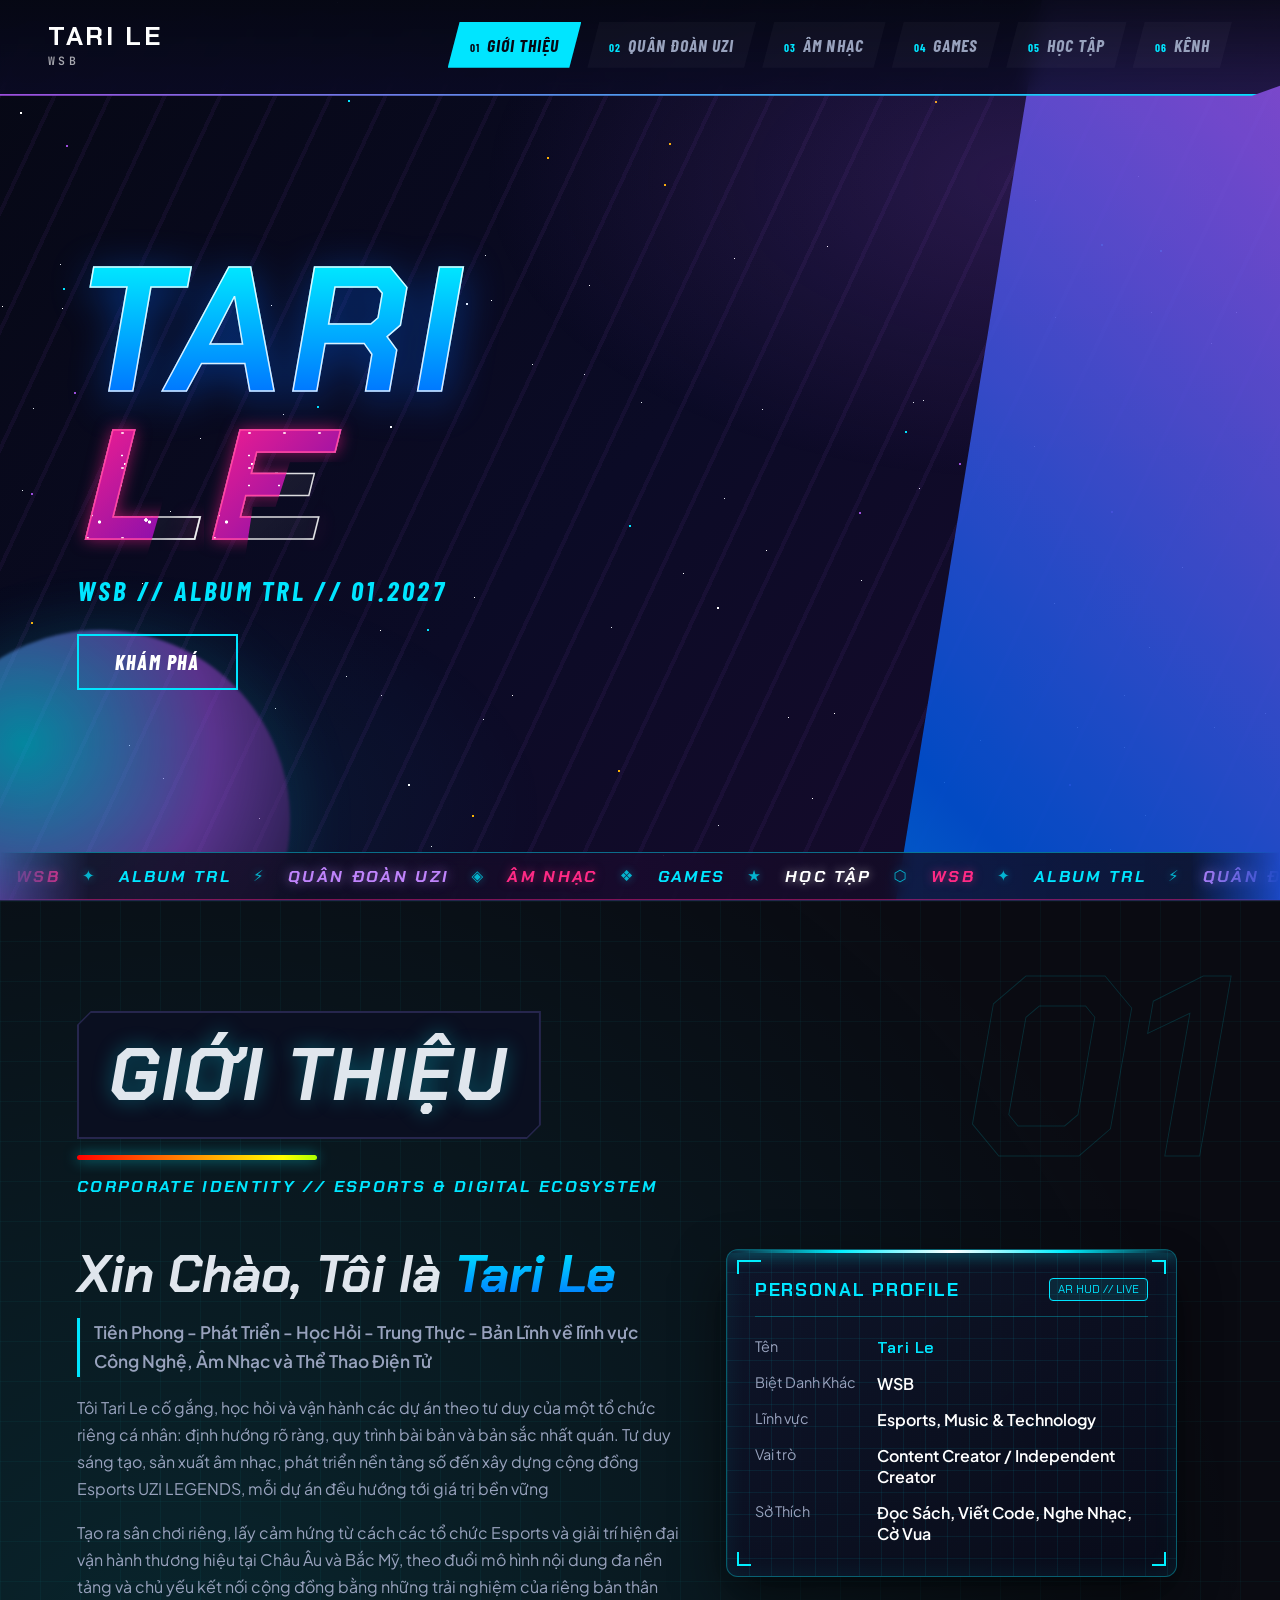
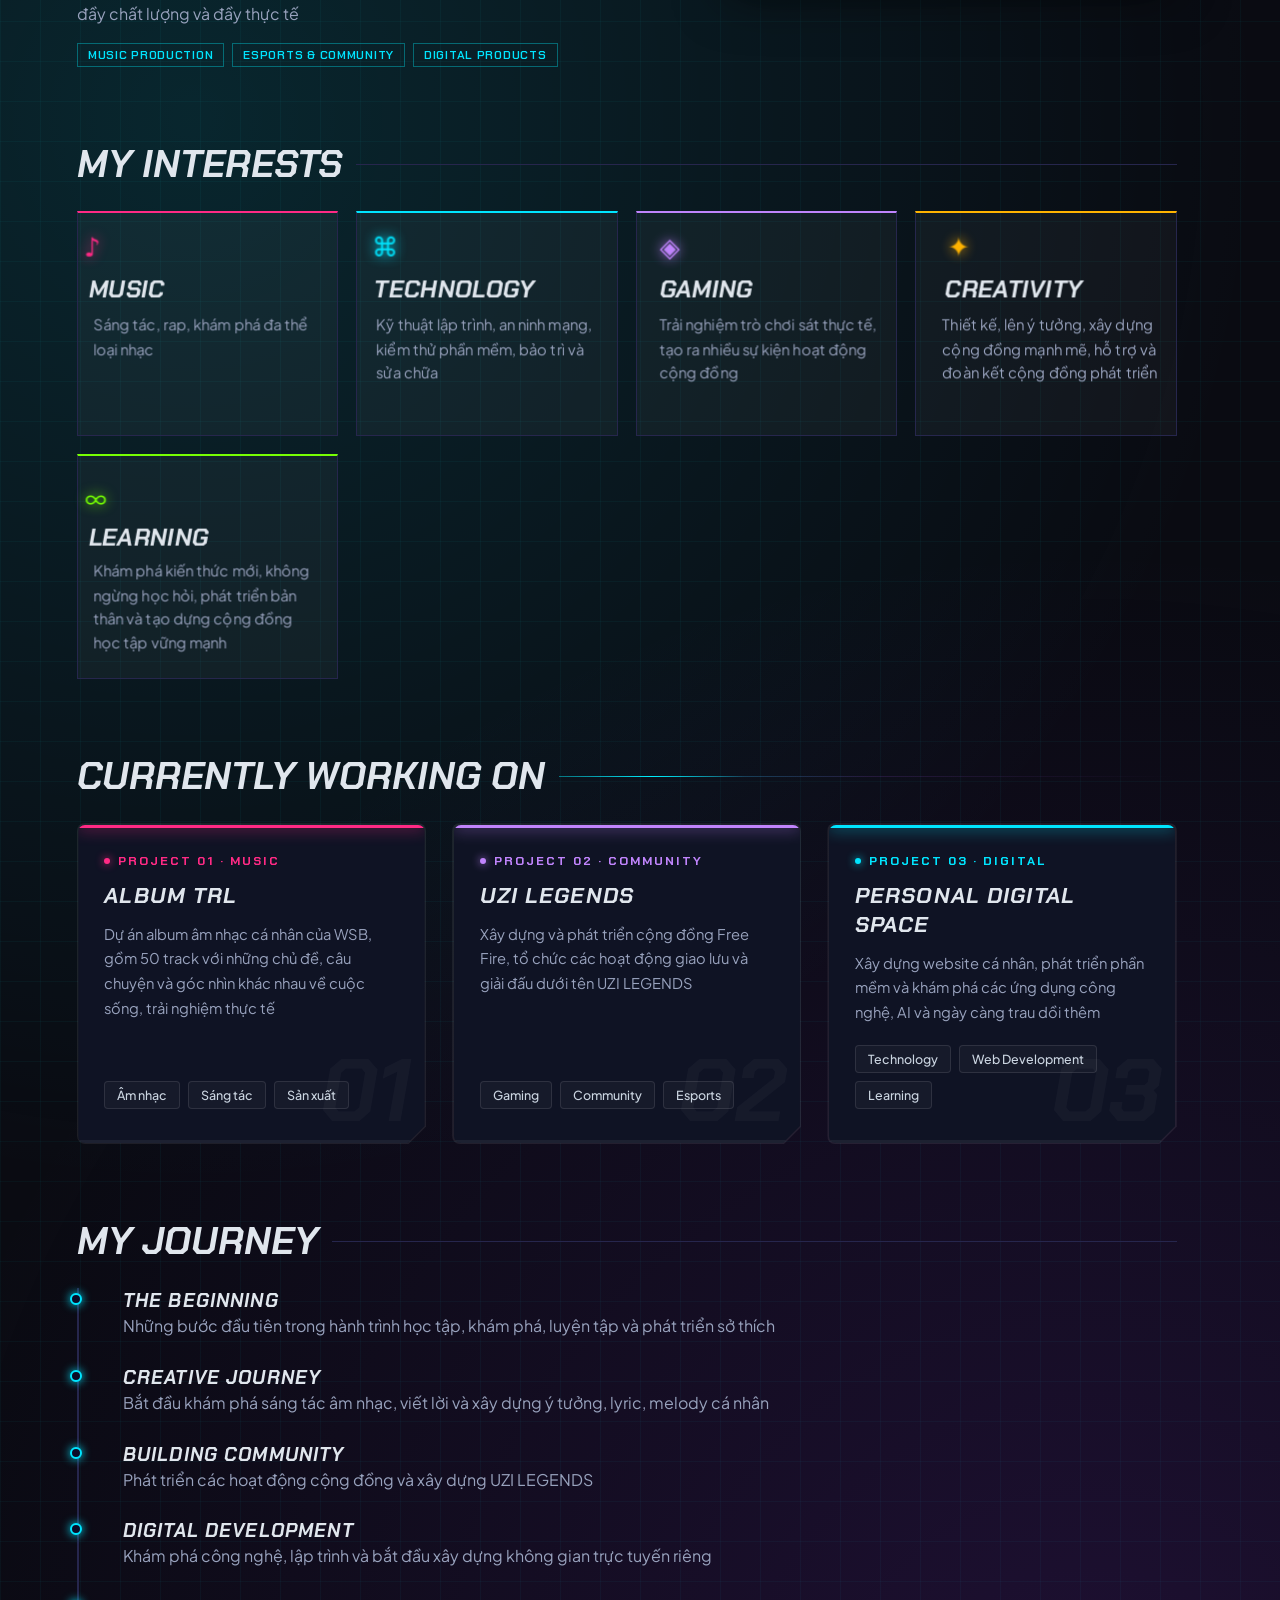
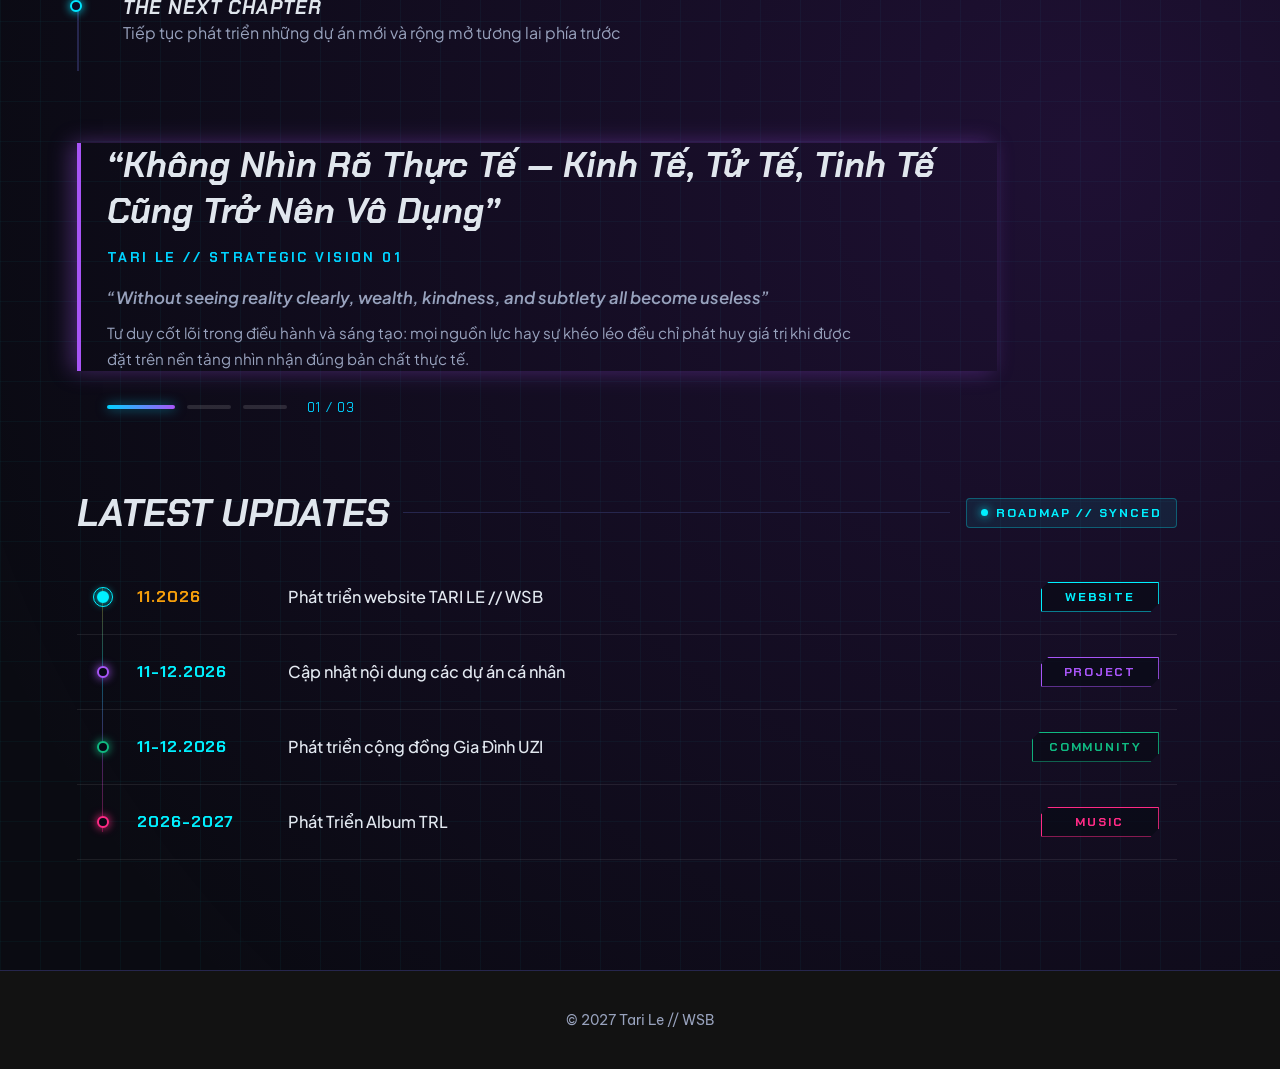
==== index.html @ 42b246b2 "Add files via upload" ====
<!DOCTYPE html>
<html lang="vi">
<head>
<meta charset="utf-8">
<meta name="viewport" content="width=device-width, initial-scale=1, viewport-fit=cover">
<title>TARI LE // WSB</title>
<link rel="preconnect" href="https://fonts.googleapis.com">
<link href="https://fonts.googleapis.com/css2?family=Barlow+Condensed:ital,wght@1,700;1,800&family=Be+Vietnam+Pro:wght@400;500&family=Chakra+Petch:ital,wght@0,600;0,700;1,700&family=Plus+Jakarta+Sans:wght@400;500;600;700&family=Orbitron:wght@800&family=JetBrains+Mono:wght@600&display=swap" rel="stylesheet">
<link rel="stylesheet" href="style.css">
</head>
<body id="top">

<div class="stars" id="st1" aria-hidden="true"></div>
<div class="stars s2" id="st2" aria-hidden="true"></div>

<header id="hd">
  <a class="logo" href="#top" aria-label="TARI LE – WSB"><b id="brandTitle" data-text="TARI LE">TARI LE</b><small id="brandSub" data-text="WSB">WSB</small></a>
  <button class="burger" id="bg" type="button" aria-label="Mở menu" aria-expanded="false"><span></span><span></span><span></span></button>
  <nav id="nav" aria-label="Menu chính">
    <a class="on" href="#gioi-thieu" style="--i:0"><i>01</i><span>Giới Thiệu</span></a>
    <a class="off" aria-disabled="true" tabindex="-1" title="Sắp ra mắt" style="--i:1"><i>02</i><span>Quân Đoàn UZI</span></a>
    <a class="off" aria-disabled="true" tabindex="-1" title="Sắp ra mắt" style="--i:2"><i>03</i><span>Âm Nhạc</span></a>
    <a class="off" aria-disabled="true" tabindex="-1" title="Sắp ra mắt" style="--i:3"><i>04</i><span>Games</span></a>
    <a class="off" aria-disabled="true" tabindex="-1" title="Sắp ra mắt" style="--i:4"><i>05</i><span>Học Tập</span></a>
    <a class="off" aria-disabled="true" tabindex="-1" title="Sắp ra mắt" style="--i:5"><i>06</i><span>Kênh</span></a>
  </nav>
</header>

<main>
<section class="hero">
  <div class="stripes"></div><div class="slash"></div><div class="planet" aria-hidden="true"></div>
  <h1><span data-text="Tari">Tari</span><span><i data-text="L">L</i><i data-text="E">E</i></span></h1>
  <p class="tag">WSB // Album TRL // 01.2027</p>
  <a class="cta" href="#gioi-thieu">Khám phá</a>
  <div class="marquee" aria-hidden="true"><div>
    <span class="pk">WSB</span><span class="sep">✦</span><span>Album TRL</span><span class="sep">⚡︎</span><span class="pu">Quân Đoàn UZI</span><span class="sep">◈</span><span class="pk">Âm Nhạc</span><span class="sep">❖</span><span>Games</span><span class="sep">★</span><span class="si">Học Tập</span><span class="sep">⬡</span>
    <span class="pk">WSB</span><span class="sep">✦</span><span>Album TRL</span><span class="sep">⚡︎</span><span class="pu">Quân Đoàn UZI</span><span class="sep">◈</span><span class="pk">Âm Nhạc</span><span class="sep">❖</span><span>Games</span><span class="sep">★</span><span class="si">Học Tập</span><span class="sep">⬡</span>
    <span class="pk">WSB</span><span class="sep">✦</span><span>Album TRL</span><span class="sep">⚡︎</span><span class="pu">Quân Đoàn UZI</span><span class="sep">◈</span><span class="pk">Âm Nhạc</span><span class="sep">❖</span><span>Games</span><span class="sep">★</span><span class="si">Học Tập</span><span class="sep">⬡</span>
    <span class="pk">WSB</span><span class="sep">✦</span><span>Album TRL</span><span class="sep">⚡︎</span><span class="pu">Quân Đoàn UZI</span><span class="sep">◈</span><span class="pk">Âm Nhạc</span><span class="sep">❖</span><span>Games</span><span class="sep">★</span><span class="si">Học Tập</span><span class="sep">⬡</span>
  </div></div>
</section>

<section class="s rv about" id="gioi-thieu">
  <div class="n">01</div>
  <div class="title-frame" id="titleFrame"><div class="tf-in"><h2>Giới Thiệu</h2></div></div>
  <div class="rgb-bar" aria-hidden="true"></div>
  <p class="kick">Corporate Identity // Esports &amp; Digital Ecosystem</p>

  <div class="ab-top">
    <div>
      <h3 class="hi">Xin Chào, Tôi là <em>Tari Le</em></h3>
      <p class="lead"> Tiên Phong - Phát Triển - Học Hỏi - Trung Thực - Bản Lĩnh về lĩnh vực Công Nghệ, Âm Nhạc và Thể Thao Điện Tử</p>
      <p>Tôi Tari Le cố gắng, học hỏi và vận hành các dự án theo tư duy của một tổ chức riêng cá nhân: định hướng rõ ràng, quy trình bài bản và bản sắc nhất quán. Tư duy sáng tạo, sản xuất âm nhạc, phát triển nền tảng số đến xây dựng cộng đồng Esports UZI LEGENDS, mỗi dự án đều hướng tới giá trị bền vững</p>
      <p>Tạo ra sân chơi riêng, lấy cảm hứng từ cách các tổ chức Esports và giải trí hiện đại vận hành thương hiệu tại Châu Âu và Bắc Mỹ, theo đuổi mô hình nội dung đa nền tảng và chủ yếu kết nối cộng đồng bằng những trải nghiệm của riêng bản thân đầy chất lượng và đầy thực tế </p>
      <div class="chips pill"><span>Music Production</span><span>Esports &amp; Community</span><span>Digital Products</span></div>
    </div>
    <div class="ar-wrap" id="arWrap">
      <aside class="ar-card" id="arCard">
        <div class="holo"></div><div class="scan"></div>
        <i class="hud tl"></i><i class="hud tr"></i><i class="hud bl"></i><i class="hud br"></i>
        <div class="ar-head"><h4>Personal Profile</h4><span>AR HUD // LIVE</span></div>
        <dl>
          <dt>Tên</dt><dd class="hl">Tari Le</dd>
          <dt>Biệt Danh Khác</dt><dd>WSB</dd>
          <dt>Lĩnh vực</dt><dd>Esports, Music &amp; Technology</dd>
          <dt>Vai trò</dt><dd>Content Creator / Independent Creator</dd>
          <dt>Sở Thích</dt><dd>Đọc Sách, Viết Code, Nghe Nhạc, Cờ Vua</dd>
        </dl>
      </aside>
    </div>
  </div>

  <h3 class="sub">My Interests</h3>
  <div class="grid ig">
    <article class="card i3d" style="--c:#FF2A85"><i class="ico">♪</i><h4>Music</h4><p>Sáng tác, rap, khám phá đa thể loại nhạc</p></article>
    <article class="card i3d" style="--c:#00E5FF"><i class="ico">⌘</i><h4>Technology</h4><p>Kỹ thuật lập trình, an ninh mạng, kiểm thử phần mềm, bảo trì và sửa chữa</p></article>
    <article class="card i3d" style="--c:#C084FC"><i class="ico">◈</i><h4>Gaming</h4><p>Trải nghiệm trò chơi sát thực tế, tạo ra nhiều sự kiện hoạt động cộng đồng</p></article>
    <article class="card i3d" style="--c:#FFB300"><i class="ico">✦</i><h4>Creativity</h4><p>Thiết kế, lên ý tưởng, xây dựng cộng đồng mạnh mẽ, hỗ trợ và đoàn kết cộng đồng phát triển</p></article>
    <article class="card i3d" style="--c:#76FF03"><i class="ico">∞</i><h4>Learning</h4><p>Khám phá kiến thức mới, không ngừng học hỏi, phát triển bản thân và tạo dựng cộng đồng học tập vững mạnh</p></article>
  </div>

  <h3 class="sub radar">Currently Working On</h3>
  <div class="pj-grid" id="pjGrid">
    <div class="pj" style="--a:#FF2A85;--as:rgba(255,42,133,.16)"><div class="pj-in"><i class="pj-top"></i><b class="pj-num" aria-hidden="true">01</b><div><div class="pj-meta"><i class="dot"></i><span class="dec">Project 01 · Music</span></div><h4>Album TRL</h4><p>Dự án album âm nhạc cá nhân của WSB, gồm 50 track với những chủ đề, câu chuyện và góc nhìn khác nhau về cuộc sống, trải nghiệm thực tế</p></div><div class="pj-tags"><span>Âm nhạc</span><span>Sáng tác</span><span>Sản xuất</span></div><i class="pj-bar"></i></div></div>
    <div class="pj" style="--a:#C084FC;--as:rgba(192,132,252,.16)"><div class="pj-in"><i class="pj-top"></i><b class="pj-num" aria-hidden="true">02</b><div><div class="pj-meta"><i class="dot"></i><span class="dec">Project 02 · Community</span></div><h4>UZI LEGENDS</h4><p>Xây dựng và phát triển cộng đồng Free Fire, tổ chức các hoạt động giao lưu và giải đấu dưới tên UZI LEGENDS</p></div><div class="pj-tags"><span>Gaming</span><span>Community</span><span>Esports</span></div><i class="pj-bar"></i></div></div>
    <div class="pj" style="--a:#00E5FF;--as:rgba(0,229,255,.16)"><div class="pj-in"><i class="pj-top"></i><b class="pj-num" aria-hidden="true">03</b><div><div class="pj-meta"><i class="dot"></i><span class="dec">Project 03 · Digital</span></div><h4>Personal Digital Space</h4><p>Xây dựng website cá nhân, phát triển phần mềm và khám phá các ứng dụng công nghệ, AI và ngày càng trau dồi thêm</p></div><div class="pj-tags"><span>Technology</span><span>Web Development</span><span>Learning</span></div><i class="pj-bar"></i></div></div>
  </div>

  <h3 class="sub">My Journey</h3>
  <ol class="tl">
    <li><b>The Beginning</b><span>Những bước đầu tiên trong hành trình học tập, khám phá, luyện tập và phát triển sở thích</span></li>
    <li><b>Creative Journey</b><span>Bắt đầu khám phá sáng tác âm nhạc, viết lời và xây dựng ý tưởng, lyric, melody cá nhân</span></li>
    <li><b>Building Community</b><span>Phát triển các hoạt động cộng đồng và xây dựng UZI LEGENDS</span></li>
    <li><b>Digital Development</b><span>Khám phá công nghệ, lập trình và bắt đầu xây dựng không gian trực tuyến riêng</span></li>
    <li><b>The Next Chapter</b><span>Tiếp tục phát triển những dự án mới và rộng mở tương lai phía trước</span></li>
  </ol>

  <div class="phil" id="phil">
    <div class="phil-q" id="philQ">
      <blockquote class="pq-main" id="pqMain">“Không Nhìn Rõ Thực Tế — Kinh Tế, Tử Tế, Tinh Tế Cũng Trở Nên Vô Dụng”</blockquote>
      <div class="pq-tag" id="pqTag">Tari Le // Strategic Vision 01</div>
      <p class="pq-sub" id="pqSub">“Without seeing reality clearly, wealth, kindness, and subtlety all become useless”</p>
      <p class="pq-desc" id="pqDesc">Tư duy cốt lõi trong điều hành và sáng tạo: mọi nguồn lực hay sự khéo léo đều chỉ phát huy giá trị khi được đặt trên nền tảng nhìn nhận đúng bản chất thực tế.</p>
    </div>
    <div class="pq-ctl">
      <button class="pq-pill on" type="button" aria-label="Câu triết lý 1"></button>
      <button class="pq-pill" type="button" aria-label="Câu triết lý 2"></button>
      <button class="pq-pill" type="button" aria-label="Câu triết lý 3"></button>
      <span class="pq-cnt" id="pqCnt">01 / 03</span>
    </div>
  </div>

  <div class="up-head">
    <h3 class="sub">Latest Updates</h3>
    <div class="up-live"><span class="up-ld"></span><span>ROADMAP // SYNCED</span></div>
  </div>
  <ul class="up-list">
    <li class="up-row" style="--rc:#00f0ff;--rg:rgba(0,240,255,.12);--dc:#f59e0b">
      <span class="up-node"><i class="up-dot up-on"></i></span>
      <time class="up-date">11.2026</time>
      <span class="up-text">Phát triển website TARI LE // WSB</span>
      <b class="up-badge">WEBSITE</b>
    </li>
    <li class="up-row" style="--rc:#a855f7;--rg:rgba(168,85,247,.12);--dc:#00f0ff">
      <span class="up-node"><i class="up-dot"></i></span>
      <time class="up-date">11-12.2026</time>
      <span class="up-text">Cập nhật nội dung các dự án cá nhân</span>
      <b class="up-badge">PROJECT</b>
    </li>
    <li class="up-row" style="--rc:#10b981;--rg:rgba(16,185,129,.12);--dc:#00f0ff">
      <span class="up-node"><i class="up-dot"></i></span>
      <time class="up-date">11-12.2026</time>
      <span class="up-text">Phát triển cộng đồng Gia Đình UZI</span>
      <b class="up-badge">COMMUNITY</b>
    </li>
    <li class="up-row" style="--rc:#ff2a85;--rg:rgba(255,42,133,.12);--dc:#00f0ff">
      <span class="up-node"><i class="up-dot"></i></span>
      <time class="up-date">2026-2027</time>
      <span class="up-text">Phát Triển Album TRL</span>
      <b class="up-badge">MUSIC</b>
    </li>
  </ul>

</section>
<section class="s rv" id="quan-doan-uzi" hidden><div class="n">02</div><h2>Quân Đoàn UZI</h2><p>Nơi tập hợp cộng đồng: fanpage, box chat, thông báo và mục tiêu.</p></section>
<section class="s rv" id="am-nhac" hidden><div class="n">03</div><h2>Âm Nhạc</h2><p>Album TRL của Tari Le // WSB sẽ có mặt tại đây.</p></section>
<section class="s rv" id="games" hidden><div class="n">04</div><h2>Games</h2><p>Free Fire, Liên Quân, FC Mobile, Minecraft: giải đấu và server.</p></section>
<section class="s rv" id="hoc-tap" hidden><div class="n">05</div><h2>Học Tập</h2><p>Chia sẻ tài liệu, Discord học nhóm và lộ trình học.</p></section>
<section class="s rv" id="kenh" hidden><div class="n">06</div><h2>Kênh</h2><p>Mọi liên kết: YouTube, TikTok, Facebook, Instagram, Gmail.</p></section>
</main>
<footer>© 2027 Tari Le // WSB</footer>

<script src="script.js"></script>
</body>
</html>
---- style.css ----
:root{
  color-scheme:dark;
  --bg:#060814; --bg2:#0B0B26; --bg3:#1A0B2E;
  --cyan:#00E5FF; --blue:#0052D4; --purple:#9D4EDD; --neon:#BF5AF2; --gold:#FFB300;
  --text:#E0E6ED; --muted:#98a2bd; --line:#26264d;
  --disp:'Barlow Condensed','Be Vietnam Pro',Impact,sans-serif; --body:'Be Vietnam Pro',system-ui,sans-serif;
  box-sizing:border-box;
}
*,*::before,*::after{box-sizing:inherit}
html{scroll-behavior:smooth;scroll-padding-top:90px}
body{margin:0;background:linear-gradient(135deg,var(--bg) 0%,var(--bg2) 50%,var(--bg3) 100%);background-attachment:fixed;color:var(--text);font-family:var(--body);overflow-x:hidden}
a{color:inherit;text-decoration:none}
main,footer{position:relative;z-index:1}

/* ---------- STARS (nền vũ trụ, trôi rất chậm) ---------- */
.stars{position:fixed;inset:0;z-index:0;pointer-events:none;overflow:hidden}
.stars::before{content:"";position:absolute;left:0;top:0;width:1px;height:1px;background:transparent;box-shadow:var(--s);animation:drift 100s linear infinite,twinkle 5s ease-in-out infinite}
.stars.s2::before{width:2px;height:2px;animation:drift 170s linear infinite,twinkle 7s 1.5s ease-in-out infinite}
@keyframes drift{to{transform:translate(calc(var(--t) * -1),calc(var(--t) * -1))}}
@keyframes twinkle{0%,100%{opacity:.35}50%{opacity:1}}

/* ---------- HEADER ---------- */
#hd{position:fixed;inset:0 0 auto 0;z-index:50;display:flex;align-items:center;justify-content:space-between;
  padding:calc(env(safe-area-inset-top,0px) + 16px) clamp(16px,4vw,48px) 22px;
  background:linear-gradient(180deg,#060814f2,#0B0B26cc);backdrop-filter:blur(10px);
  clip-path:polygon(0 0,100% 0,100% calc(100% - 10px),calc(100% - 28px) 100%,0 100%);
  animation:hdIn .8s cubic-bezier(.2,.9,.3,1) both}
#hd::after{content:"";position:absolute;left:0;bottom:0;height:2px;width:100%;
  background:linear-gradient(90deg,var(--purple),var(--cyan),var(--purple));background-size:200% 100%;animation:flow 10s linear infinite}
@keyframes hdIn{from{transform:translateY(-100%)}}
@keyframes flow{to{background-position:200% 0}}

/* Logo: TARI LE + WSB màu trắng; cứ vài giây glitch rồi đổi thành WASABI xanh lá, sau đó glitch về lại */
.logo{display:inline-flex;flex-direction:column;align-items:flex-start;line-height:1.1;justify-content:center;padding:6px 0;cursor:pointer;user-select:none;animation:slideR .9s .2s cubic-bezier(.2,.9,.3,1) both}
@keyframes slideR{from{opacity:0;transform:translateX(-40px)}}
.logo b,.logo small{position:relative;isolation:isolate;transform-origin:left center;transition:color .35s,text-shadow .35s}
.logo b{font-family:'Chakra Petch','Be Vietnam Pro',system-ui,sans-serif;font-weight:700;font-size:clamp(1.4rem,2.8vw,1.65rem);letter-spacing:.1em;color:#FFFFFF;text-transform:uppercase}
.logo small{margin-top:4px;font-family:'JetBrains Mono',ui-monospace,monospace;font-weight:600;font-size:.72rem;letter-spacing:.3em;color:rgba(255,255,255,.65)}
.logo.is-wasabi b{color:var(--cyan);text-shadow:0 0 12px rgba(0,229,255,.6)}
.logo.is-wasabi small{color:#76FF03;text-shadow:0 0 12px rgba(118,255,3,.7)}
.logo:focus-visible{outline:2px solid var(--gold);outline-offset:4px}

/* Glitch: rung nghiêng + hai lớp bóng nhiễu hồng và cyan */
.glitch-active{animation:glitch-skew .38s cubic-bezier(.25,.46,.45,.94) both}
.glitch-active::before,.glitch-active::after{content:attr(data-text);position:absolute;left:0;top:0;width:100%;height:100%;opacity:.85;text-transform:inherit;pointer-events:none}
.glitch-active::before{color:#FF007F;z-index:-1;animation:glitch-1 .38s infinite linear alternate-reverse}
.glitch-active::after{color:#00E5FF;z-index:-2;animation:glitch-2 .38s infinite linear alternate-reverse}
@keyframes glitch-skew{0%{transform:skew(0)}20%{transform:skew(-12deg)}40%{transform:skew(12deg)}60%{transform:skew(-6deg)}80%{transform:skew(6deg)}100%{transform:skew(0)}}
@keyframes glitch-1{0%{transform:translate(-2px,1px)}50%{transform:translate(2px,-1px)}100%{transform:translate(-1px,2px)}}
@keyframes glitch-2{0%{transform:translate(2px,-1px)}50%{transform:translate(-2px,1px)}100%{transform:translate(1px,-2px)}}

nav{display:flex;gap:6px}
nav a{position:relative;display:flex;align-items:baseline;gap:7px;padding:12px 22px;overflow:hidden;
  font-family:var(--disp);font-style:italic;font-weight:700;font-size:1.1rem;letter-spacing:.06em;text-transform:uppercase;color:var(--text);
  clip-path:polygon(12px 0,100% 0,calc(100% - 12px) 100%,0 100%);background:#ffffff0d;
  opacity:0;animation:drop .7s cubic-bezier(.2,.9,.3,1) forwards;animation-delay:calc(.45s + var(--i)*.09s);transition:color .3s,transform .3s}
@keyframes drop{from{opacity:0;transform:translateY(-28px) skewX(-8deg)}to{opacity:1;transform:none}}
nav a::before{content:"";position:absolute;inset:0;background:var(--cyan);transform:translateX(-101%) skewX(-20deg);transition:transform .4s cubic-bezier(.2,.9,.3,1);z-index:-1}
nav a i{font-style:normal;font-size:.7rem;color:var(--cyan);transition:color .3s}
nav a span{position:relative}
nav a:hover,nav a:focus-visible{color:#060814;transform:translateY(-3px)}
nav a:hover::before,nav a:focus-visible::before,nav a.on::before{transform:translateX(0) skewX(0)}
nav a:hover i,nav a.on i{color:#060814}
nav a.on{color:#060814}
nav a:focus-visible{outline:2px solid var(--gold);outline-offset:-3px}
nav a:active{transform:scale(.95)}

.burger{display:none;width:46px;height:40px;border:0;background:#ffffff14;cursor:pointer;position:relative;clip-path:polygon(8px 0,100% 0,calc(100% - 8px) 100%,0 100%)}
.burger span{position:absolute;left:12px;right:12px;height:3px;background:var(--cyan);transition:transform .35s,opacity .2s,top .35s}
.burger span:nth-child(1){top:12px}.burger span:nth-child(2){top:19px}.burger span:nth-child(3){top:26px}
.burger.x span:nth-child(1){top:19px;transform:rotate(45deg)}.burger.x span:nth-child(2){opacity:0}.burger.x span:nth-child(3){top:19px;transform:rotate(-45deg)}

@media (max-width:980px){
  .burger{display:block}
  nav{position:fixed;inset:0 0 0 auto;width:min(340px,86vw);flex-direction:column;gap:10px;padding:calc(env(safe-area-inset-top,0px) + 90px) 24px 24px;
    background:var(--bg2);transform:translateX(105%);transition:transform .5s cubic-bezier(.2,.9,.3,1);z-index:-1;border-left:2px solid var(--purple)}
  nav.open{transform:none}
  nav a{font-size:1.5rem;opacity:1;animation:none;transform:translateX(40px);transition:transform .5s calc(.1s + var(--i)*.07s),color .3s}
  nav.open a{transform:none}
}

nav a.off{color:var(--muted);cursor:not-allowed;background:#ffffff08}
nav a.off:hover,nav a.off:focus-visible{color:var(--muted);transform:none}
nav a.off:hover::before{transform:translateX(-101%) skewX(-20deg)}
nav a.off:hover i{color:var(--cyan)}
nav a.off:active{transform:none}

/* ---------- HERO ---------- */
.hero{position:relative;min-height:100svh;display:flex;flex-direction:column;justify-content:center;padding:130px clamp(16px,6vw,80px) 90px;overflow:hidden;
  background:radial-gradient(900px 500px at 80% 20%,#9D4EDD33,transparent 60%),radial-gradient(700px 400px at 10% 90%,#00E5FF14,transparent 60%)}
.stripes{position:absolute;inset:-20%;background:repeating-linear-gradient(115deg,transparent 0 46px,#9D4EDD12 46px 50px);animation:slide 40s linear infinite}
@keyframes slide{to{transform:translateX(100px)}}

/* Mảng xiên bên phải: gradient tím - xanh - cyan, phát sáng, chuyển màu chậm */
.slash{position:absolute;right:-8%;top:0;bottom:0;width:38%;
  background:linear-gradient(225deg,var(--purple) 0%,var(--blue) 50%,var(--cyan) 100%);background-size:100% 220%;
  clip-path:polygon(30% 0,100% 0,100% 100%,0 100%);opacity:.9;
  filter:drop-shadow(-10px 0 40px rgba(157,78,221,.45));
  animation:slashIn 1.2s .3s cubic-bezier(.2,.9,.3,1) both,shift 14s 1.5s ease-in-out infinite alternate}
@keyframes slashIn{from{transform:translateX(100%)}}
@keyframes shift{from{background-position:0 0}to{background-position:0 100%}}

/* Hành tinh tối giản, nổi lơ lửng rất chậm */
.planet{position:absolute;left:-90px;bottom:-110px;width:clamp(220px,32vw,380px);aspect-ratio:1;border-radius:50%;
  background:radial-gradient(circle at 30% 30%,var(--cyan) 0%,var(--purple) 50%,#0A0E1A 100%);
  opacity:.55;filter:blur(1.5px);box-shadow:0 0 70px rgba(0,229,255,.25);
  animation:float 18s ease-in-out infinite}
@keyframes float{0%,100%{transform:translate(0,0)}50%{transform:translate(22px,-26px)}}

.hero h1{position:relative;margin:0;font-family:'Chakra Petch','Be Vietnam Pro',system-ui,sans-serif;font-style:italic;font-weight:700;font-size:clamp(4rem,16vw,11rem);line-height:.92;text-transform:uppercase;letter-spacing:.03em}
.hero h1 span{display:block;opacity:0;transform:translateX(-80px) skewX(-10deg);animation:in .9s cubic-bezier(.2,.9,.3,1) forwards}
.hero h1 span:nth-child(1){position:relative;background:linear-gradient(180deg,#00F5FF 0%,#0066FF 100%);-webkit-background-clip:text;background-clip:text;-webkit-text-fill-color:transparent;color:transparent;-webkit-text-stroke:1.5px rgba(255,255,255,.85);filter:drop-shadow(0 8px 20px rgba(0,102,255,.45))}
.hero h1 span:nth-child(2){font-family:'Orbitron','Chakra Petch',system-ui,sans-serif;font-weight:800;font-size:.86em;letter-spacing:.06em;
  /* Viền trắng bạc mảnh, rỗng ruột hoàn toàn, không bóng, không glow */
  color:transparent;-webkit-text-stroke:1.5px rgba(255,255,255,.85);filter:none;text-shadow:none;
  animation:in .9s .2s cubic-bezier(.2,.9,.3,1) forwards}
/* LE: vùng hồng tím có hạt sao li ti trên nền kính trong, chia theo từng nét chữ */
.hero h1 span:nth-child(2) i{position:relative;display:inline-block;font-style:italic;
  background:linear-gradient(135deg,rgba(255,255,255,.12) 0%,rgba(255,255,255,.02) 100%);-webkit-background-clip:text;background-clip:text;-webkit-text-fill-color:transparent;-webkit-text-stroke:1.5px rgba(255,255,255,.85)}
.hero h1 span:nth-child(2) i::before{content:attr(data-text);position:absolute;left:0;top:0;width:100%;height:100%;
  /* Hạt sao li ti + nền hồng tím tinh vân */
  background-image:radial-gradient(circle at 20% 30%,#fff 1px,transparent 1.5px),radial-gradient(circle at 45% 20%,#fff 1.2px,transparent 2px),radial-gradient(circle at 30% 60%,#FFD6E8 1px,transparent 1.5px),radial-gradient(circle at 15% 80%,#fff 1.5px,transparent 2px),radial-gradient(circle at 50% 45%,#fff .8px,transparent 1.2px),linear-gradient(135deg,#FF1E8E 0%,#B5179E 50%,#7209B7 100%);
  background-size:40px 40px,50px 50px,35px 35px,60px 60px,30px 30px,100% 100%;
  -webkit-background-clip:text;background-clip:text;-webkit-text-fill-color:transparent;-webkit-text-stroke:1.5px #FF47A3;
  filter:drop-shadow(0 0 8px rgba(255,30,142,.55));animation:cosmicDust 6s linear infinite}
/* Chữ L: thân đứng tím hồng từ đỉnh xuống đáy, đuôi ngang bên phải là glass */
.hero h1 span:nth-child(2) i:nth-child(1)::before{clip-path:polygon(-20% -10%,91% -10%,53% 110%,-20% 110%)}
/* Chữ E: nét 1 (trên) full tím hồng; nét 2 (giữa) nửa trái tím hồng; thân dọc bên trái tím hồng xuống tới đáy; nét 3 (dưới) glass */
.hero h1 span:nth-child(2) i:nth-child(2){padding-right:18px}
.hero h1 span:nth-child(2) i:nth-child(2)::before{clip-path:polygon(-20% -10%,120% -10%,120% 36%,60% 36%,50% 68%,34% 68%,28% 110%,-20% 110%)}
/* Bụi sao trôi trong vùng hồng tím của LE (mỗi lớp dịch đúng bằng kích thước ô nên lặp liền mạch) */
@keyframes cosmicDust{
  0%{background-position:0 0,0 0,0 0,0 0,0 0,0 0}
  100%{background-position:40px -40px,-50px -50px,35px -35px,-60px -60px,30px -30px,0 0}
}
/* Vệt sáng chạy dọc viền chữ TARI và LE */
.hero h1 span:nth-child(1)::after,.hero h1 span:nth-child(2) i::after{content:attr(data-text);position:absolute;left:0;top:0;width:100%;height:100%;
  color:transparent;-webkit-text-fill-color:transparent;-webkit-text-stroke:2px #fff;pointer-events:none;
  -webkit-mask-image:linear-gradient(110deg,transparent 35%,#000 50%,transparent 65%);mask-image:linear-gradient(110deg,transparent 35%,#000 50%,transparent 65%);
  -webkit-mask-size:250% 100%;mask-size:250% 100%;animation:borderSweep 3.5s linear infinite}
.hero h1 span:nth-child(1)::after{filter:drop-shadow(0 0 8px #00F5FF)}
.hero h1 span:nth-child(2) i::after{filter:drop-shadow(0 0 8px #FF1E8E)}
.hero h1 span:nth-child(2) i:nth-child(2)::after{animation-delay:.25s}
@keyframes borderSweep{
  0%{-webkit-mask-position:150% 0;mask-position:150% 0}
  100%{-webkit-mask-position:-50% 0;mask-position:-50% 0}
}
@keyframes in{to{opacity:1;transform:none}}
.tag{position:relative;margin:22px 0 28px;font-family:var(--disp);font-style:italic;font-weight:700;font-size:clamp(1.1rem,3vw,1.7rem);letter-spacing:.12em;text-transform:uppercase;color:var(--cyan);opacity:0;animation:in .8s .7s forwards}

/* Nút Khám phá: nền trong suốt, viền cyan; rê chuột mới đầy màu */
.cta{position:relative;align-self:flex-start;padding:14px 36px;font-family:var(--disp);font-style:italic;font-weight:800;font-size:1.25rem;letter-spacing:.08em;text-transform:uppercase;
  color:#fff;background:transparent;border:2px solid var(--cyan);opacity:0;animation:in .8s .95s forwards;transition:transform .25s,background .25s,color .25s,box-shadow .25s}
.cta:hover,.cta:focus-visible{transform:translateX(8px);background:var(--cyan);color:#060814;box-shadow:0 0 28px rgba(0,229,255,.5)}
.cta:focus-visible{outline:2px solid var(--gold);outline-offset:3px}

/* Thanh chữ chạy: kính mờ, viền cyan trên - hồng dưới, chữ xen kẽ đặc / rỗng / hồng, có ký hiệu phân cách */
.marquee{position:absolute;left:0;right:0;bottom:0;overflow:hidden;padding:12px 0;
  background:linear-gradient(90deg,rgba(10,14,26,.85) 0%,rgba(26,11,46,.75) 50%,rgba(10,14,26,.85) 100%);
  -webkit-backdrop-filter:blur(8px);backdrop-filter:blur(8px);
  border-top:1px solid rgba(0,229,255,.45);border-bottom:1px solid rgba(255,30,142,.45);box-shadow:0 -5px 20px rgba(0,229,255,.1);
  -webkit-mask-image:linear-gradient(90deg,transparent,#000 7%,#000 93%,transparent);mask-image:linear-gradient(90deg,transparent,#000 7%,#000 93%,transparent)}
.marquee div{display:flex;align-items:center;width:max-content;animation:mq 40s linear infinite;transition:filter .3s}
.marquee span{padding:0 16px;font-family:'Chakra Petch','Be Vietnam Pro',system-ui,sans-serif;font-style:italic;font-weight:700;font-size:1.05rem;letter-spacing:.14em;text-transform:uppercase;white-space:nowrap;color:var(--cyan)}
.marquee .pu{color:#C084FC;text-shadow:0 0 12px rgba(192,132,252,.7)}
.marquee .si{color:#fff;text-shadow:0 0 10px rgba(255,255,255,.5)}
.marquee .pk{color:#FF2A85;text-shadow:0 0 10px rgba(255,42,133,.5)}
.marquee .sep{padding:0 6px;font-style:normal;font-size:.95rem;color:rgba(0,229,255,.75);text-shadow:0 0 8px rgba(0,229,255,.4)}
.marquee:hover div{animation-play-state:paused;filter:brightness(1.35)}
@keyframes mq{to{transform:translateX(-50%)}}

/* ---------- SECTIONS ---------- */
section.s{position:relative;padding:110px clamp(16px,6vw,80px);border-top:1px solid var(--line)}
section.s:nth-of-type(even){background:rgba(26,11,46,.45)}
.s .n{position:absolute;right:4vw;top:40px;font-family:var(--disp);font-style:italic;font-weight:800;font-size:clamp(6rem,22vw,16rem);line-height:1;color:transparent;-webkit-text-stroke:2px var(--line)}
.s h2{position:relative;margin:0;font-family:var(--disp);font-style:italic;font-weight:800;font-size:clamp(2.4rem,7vw,4.6rem);text-transform:uppercase}
.s h2::after{content:"";display:block;height:5px;width:0;margin-top:10px;background:linear-gradient(90deg,var(--purple),var(--cyan),var(--gold));transition:width 1s .3s}
.s p{position:relative;max-width:560px;color:var(--muted);line-height:1.7}
.rv{opacity:0;transform:translateY(50px) skewY(2deg);transition:opacity .8s,transform .8s}
.rv.in{opacity:1;transform:none}.rv.in h2::after{width:140px}
footer{padding:40px;text-align:center;color:var(--muted);font-size:.85rem;border-top:1px solid var(--line)}

/* Máy bật "giảm chuyển động": bỏ hiệu ứng vào trang, vẫn giữ các hiệu ứng nền chạy chậm */
@media (prefers-reduced-motion:reduce){
  #hd,.logo,nav a,.tag,.cta{animation:none;opacity:1}
  .hero h1 span{animation:none;opacity:1;transform:none}
  .slash{animation:shift 14s ease-in-out infinite alternate}
  .rv{opacity:1;transform:none;transition:none}
  .glitch-active{animation:none}
  .glitch-active::before,.glitch-active::after{display:none}
}

/* ---------- TRANG GIỚI THIỆU ---------- */
.about>*{position:relative}
.about p{max-width:62ch}
.about .kick{margin:10px 0 0;font-family:var(--disp);font-style:italic;font-weight:700;font-size:1.05rem;letter-spacing:.14em;text-transform:uppercase;color:var(--cyan)}
.ab-top{display:grid;grid-template-columns:1.35fr 1fr;gap:40px;margin-top:48px;max-width:1100px}
.hi{margin:0 0 18px;font-family:var(--disp);font-style:italic;font-weight:800;font-size:clamp(2rem,5vw,3.2rem);line-height:1}
.hi em{font-style:italic;background:linear-gradient(180deg,#00F5FF,#0066FF);-webkit-background-clip:text;background-clip:text;-webkit-text-fill-color:transparent}
.card{background:rgba(255,255,255,.04);border:1px solid var(--line);border-top:2px solid var(--c,var(--cyan));padding:22px;transition:transform .3s,box-shadow .3s}
.card:hover{transform:translateY(-4px);box-shadow:0 10px 30px rgba(0,229,255,.12)}
.card h4{margin:0 0 8px;font-family:var(--disp);font-style:italic;font-weight:800;font-size:1.5rem;text-transform:uppercase}
.card p{margin:0;font-size:.92rem;line-height:1.6}
.card small{display:block;margin-bottom:6px;font-family:var(--disp);font-weight:700;font-size:.8rem;letter-spacing:.14em;text-transform:uppercase;color:var(--c)}
.ico{display:block;margin-bottom:8px;font-style:normal;font-size:1.6rem;color:var(--c);text-shadow:0 0 12px var(--c)}
.sub{display:flex;align-items:center;gap:14px;max-width:1100px;margin:72px 0 22px;font-family:var(--disp);font-style:italic;font-weight:800;font-size:clamp(1.6rem,4vw,2.4rem);text-transform:uppercase}
.sub::after{content:"";flex:1;height:1px;background:var(--line)}
.grid{display:grid;grid-template-columns:repeat(auto-fit,minmax(220px,1fr));gap:18px;max-width:1100px}
.chips{display:flex;flex-wrap:wrap;gap:8px;margin-top:14px}
.chips span{padding:3px 10px;border:1px solid var(--line);font-size:.75rem;color:var(--muted)}
.tl{max-width:760px;margin:0;padding:0 0 0 22px;list-style:none;border-left:2px solid var(--line)}
.tl li{position:relative;padding:0 0 26px 22px}
.tl li::before{content:"";position:absolute;left:-31px;top:5px;width:12px;height:12px;border-radius:50%;background:var(--bg2);border:2px solid var(--cyan);box-shadow:0 0 10px var(--cyan)}
.tl b{display:block;font-family:var(--disp);font-style:italic;font-size:1.2rem;letter-spacing:.06em;text-transform:uppercase}
.tl span{color:var(--muted);line-height:1.6}
@media (max-width:860px){.ab-top{grid-template-columns:1fr}}

/* ---------- GIỚI THIỆU: Esports HUD ---------- */
.about{--disp:'Chakra Petch','Be Vietnam Pro',system-ui,sans-serif;--body:'Plus Jakarta Sans','Be Vietnam Pro',system-ui,sans-serif;font-family:var(--body)}
section.s.about{background-color:rgba(7,9,19,.72);background-image:radial-gradient(circle at 15% 25%,rgba(0,240,255,.12),transparent 40%),radial-gradient(circle at 85% 75%,rgba(138,43,226,.16),transparent 45%),linear-gradient(rgba(0,240,255,.04) 1px,transparent 1px),linear-gradient(90deg,rgba(0,240,255,.04) 1px,transparent 1px);background-size:100% 100%,100% 100%,40px 40px,40px 40px}
.about .n{-webkit-text-stroke:1px rgba(0,240,255,.14)}
.about h2::after{display:none}
.about h2{font-weight:700;letter-spacing:.03em;text-shadow:0 0 20px rgba(0,240,255,.35)}
.title-frame{position:relative;display:inline-block;padding:2px;clip-path:polygon(14px 0,100% 0,100% calc(100% - 14px),calc(100% - 14px) 100%,0 100%,0 14px);background:var(--line)}
.title-frame::before{content:"";position:absolute;inset:0;background:linear-gradient(90deg,#00f0ff,#8a2be2,#00f0ff);background-size:200% 100%;opacity:0;transition:opacity .7s}
.title-frame.in-view::before{opacity:1;animation:borderFlow 3s linear infinite}
.tf-in{position:relative;padding:14px 30px;background:#0a0f20;clip-path:polygon(12px 0,100% 0,100% calc(100% - 12px),calc(100% - 12px) 100%,0 100%,0 12px)}
@keyframes borderFlow{to{background-position:200% 50%}}
.rgb-bar{width:240px;height:5px;margin:16px 0 12px;border-radius:99px;background:linear-gradient(90deg,#ff0000,#ff7f00,#ffff00,#00ff00,#00ffff,#0000ff,#8b00ff,#ff0000);background-size:300% 100%;box-shadow:0 0 14px rgba(0,240,255,.6);animation:rgbRun 3.5s linear infinite}
@keyframes rgbRun{to{background-position:300% 50%}}
.lead{font-size:1.08rem;font-weight:600;color:#e2e8f0;line-height:1.6;border-left:3px solid var(--cyan);padding-left:14px}
.about .pill span{border-color:rgba(0,240,255,.35);color:var(--cyan);font-family:var(--disp);font-weight:600;letter-spacing:.06em;text-transform:uppercase}
.ar-wrap{perspective:1000px}
.ar-card{position:relative;padding:28px 28px 32px;overflow:hidden;border:1px solid rgba(0,240,255,.35);border-radius:12px;background:linear-gradient(145deg,rgba(16,22,44,.88),rgba(9,12,26,.94));
  box-shadow:0 20px 50px rgba(0,0,0,.6),inset 0 0 24px rgba(0,240,255,.08);transform-style:preserve-3d;transition:transform .15s ease-out,box-shadow .3s}
.ar-card:hover{box-shadow:0 25px 60px rgba(0,240,255,.18),inset 0 0 30px rgba(0,240,255,.15)}
.holo{position:absolute;inset:0;pointer-events:none;background-image:linear-gradient(rgba(0,240,255,.07) 1px,transparent 1px),linear-gradient(90deg,rgba(0,240,255,.07) 1px,transparent 1px);background-size:22px 22px;animation:holo 12s linear infinite}
@keyframes holo{to{background-position:44px 44px}}
.scan{position:absolute;left:0;right:0;top:0;height:3px;pointer-events:none;background:linear-gradient(90deg,transparent,#00f0ff,#fff,#00f0ff,transparent);box-shadow:0 0 15px #00f0ff;animation:scan 4s ease-in-out infinite}
@keyframes scan{0%,100%{top:0;opacity:0}15%,85%{opacity:.85}100%{top:100%}}
.hud{position:absolute;width:14px;height:14px;border:0 solid #00f0ff;pointer-events:none}
.hud.tl{top:10px;left:10px;border-width:2px 0 0 2px}.hud.tr{top:10px;right:10px;border-width:2px 2px 0 0}
.hud.bl{bottom:10px;left:10px;border-width:0 0 2px 2px}.hud.br{bottom:10px;right:10px;border-width:0 2px 2px 0}
.ar-head{position:relative;display:flex;justify-content:space-between;align-items:center;gap:12px;margin-bottom:20px;padding-bottom:14px;border-bottom:1px solid rgba(0,240,255,.25)}
.ar-head h4{margin:0;font-family:var(--disp);font-size:1.15rem;letter-spacing:.1em;text-transform:uppercase;color:var(--cyan)}
.ar-head span{padding:3px 8px;border:1px solid var(--cyan);border-radius:4px;background:rgba(0,240,255,.1);font-family:var(--disp);font-size:.72rem;color:var(--cyan);animation:pulse 2s infinite}
@keyframes pulse{50%{opacity:.45}}
.ar-card dl{position:relative;display:grid;grid-template-columns:110px 1fr;gap:15px 12px;margin:0}
.ar-card dt{color:var(--muted);font-size:.9rem}.ar-card dd{margin:0;font-weight:600;color:#fff}
.ar-card dd.hl{font-family:var(--disp);letter-spacing:.06em;color:var(--cyan)}

/* ---------- MY INTERESTS: thẻ 3D ---------- */
.ig{perspective:1200px}
.card.i3d{position:relative;min-height:225px;cursor:pointer;transform-style:preserve-3d;transition:transform .15s ease-out,box-shadow .3s,border-color .3s}
.card.i3d:hover{transform:none;border-color:var(--c);box-shadow:0 20px 40px -10px rgba(0,0,0,.7),0 0 25px rgba(0,229,255,.25);box-shadow:0 20px 40px -10px rgba(0,0,0,.7),0 0 25px color-mix(in srgb,var(--c) 40%,transparent)}
.card.i3d::before{content:"";position:absolute;inset:0;pointer-events:none;opacity:0;transition:opacity .3s;background:radial-gradient(circle at var(--mx,50%) var(--my,50%),rgba(255,255,255,.14),transparent 60%)}
.card.i3d:hover::before{opacity:1}
.card.i3d .ico{display:inline-block;transform:translateZ(35px);animation:float3D 3.5s ease-in-out infinite}
.card.i3d h4{transform:translateZ(25px)}
.card.i3d p{transform:translateZ(15px)}
@keyframes float3D{0%,100%{transform:translateZ(35px) translateY(0)}50%{transform:translateZ(45px) translateY(-5px)}}

/* ---------- CURRENTLY WORKING ON: Cyber-Spotlight ---------- */
.radar::after{background:linear-gradient(90deg,transparent,#00f0ff,transparent) no-repeat,linear-gradient(90deg,rgba(0,240,255,.45),rgba(168,85,247,.15),transparent);background-size:30% 100%,100% 100%;animation:radar 3.5s linear infinite}
@keyframes radar{from{background-position:-45% 0,0 0}to{background-position:145% 0,0 0}}
.pj-grid{display:grid;grid-template-columns:repeat(auto-fit,minmax(300px,1fr));gap:26px;max-width:1100px}
.pj{position:relative;padding:1.5px;overflow:hidden;border-radius:8px;background:rgba(255,255,255,.08);transition:transform .35s cubic-bezier(.22,1,.36,1);clip-path:polygon(0 0,100% 0,100% calc(100% - 18px),calc(100% - 18px) 100%,0 100%)}
.pj:hover{transform:translateY(-6px)}
.pj::before{content:"";position:absolute;inset:0;opacity:0;transition:opacity .3s;background:radial-gradient(450px circle at var(--x,50%) var(--y,50%),var(--a),transparent 55%)}
.pj-grid:hover .pj::before{opacity:1}
.pj-in{position:relative;z-index:1;display:flex;flex-direction:column;justify-content:space-between;gap:20px;height:100%;padding:28px 26px 34px;overflow:hidden;border-radius:7px;background:#0f1324;clip-path:polygon(0 0,100% 0,100% calc(100% - 17px),calc(100% - 17px) 100%,0 100%)}
.pj-top{position:absolute;left:0;right:0;top:0;height:3px;background:var(--a);box-shadow:0 0 15px var(--a)}
.pj-num{position:absolute;right:14px;bottom:8px;font-family:var(--disp);font-style:italic;font-weight:700;font-size:5.5rem;line-height:1;color:rgba(255,255,255,.03);pointer-events:none;transition:color .4s,transform .4s}
.pj:hover .pj-num{color:var(--as);transform:translateX(-6px) scale(1.06)}
.pj-meta{display:flex;align-items:center;gap:8px;margin-bottom:12px;font-family:var(--disp);font-weight:700;font-size:.78rem;letter-spacing:.16em;text-transform:uppercase;color:var(--a)}
.pj-meta .dot{width:6px;height:6px;border-radius:50%;background:var(--a);box-shadow:0 0 8px var(--a);animation:blink 1.6s infinite}
@keyframes blink{50%{opacity:.3;transform:scale(.75)}}
.pj h4{margin:0 0 12px;font-family:var(--disp);font-style:italic;font-weight:700;font-size:1.4rem;letter-spacing:.05em;text-transform:uppercase;transition:text-shadow .3s}
.pj:hover h4{text-shadow:0 0 16px var(--as)}
.pj p{margin:0;font-size:.92rem;line-height:1.68}
.pj-tags{position:relative;z-index:2;display:flex;flex-wrap:wrap;gap:8px}
.pj-tags span{padding:5px 12px;border:1px solid rgba(255,255,255,.1);border-radius:4px;background:rgba(255,255,255,.03);font-size:.78rem;font-weight:500;color:#cbd5e1;transition:all .25s}
.pj:hover .pj-tags span{border-color:rgba(255,255,255,.22)}
.pj-tags span:hover{transform:translateY(-2px);background:var(--as);border-color:var(--a);color:#fff}
.pj-bar{position:absolute;left:0;right:0;bottom:0;height:3px;overflow:hidden;background:rgba(255,255,255,.06)}
.pj-bar::after{content:"";position:absolute;top:0;bottom:0;left:-35%;width:35%;background:linear-gradient(90deg,transparent,var(--a),transparent);animation:energy 2.8s linear infinite}
@keyframes energy{to{left:100%}}

/* ---------- TRIẾT LÝ: 3 câu luân phiên ---------- */
.phil{max-width:920px;margin:72px 0 0}
.phil-q{padding-left:26px;border-left:4px solid #a855f7;box-shadow:-6px 0 20px rgba(168,85,247,.35);transition:opacity .45s,transform .45s}
.phil-q.out{opacity:0;transform:translateY(8px)}
.pq-main{margin:0 0 14px;font-family:var(--disp);font-style:italic;font-weight:700;font-size:clamp(1.4rem,3vw,2.2rem);line-height:1.3}
.pq-tag{margin-bottom:18px;font-family:var(--disp);font-weight:700;font-size:.85rem;letter-spacing:.18em;text-transform:uppercase;color:#00d2ff}
.pq-sub{margin:0 0 8px;font-size:1.05rem;font-weight:600;font-style:italic;color:#e2e8f0}
.about .pq-desc{margin:0;max-width:760px;font-size:.95rem;line-height:1.65}
.pq-ctl{display:flex;align-items:center;gap:12px;margin-top:28px;padding-left:30px}
.pq-pill{width:44px;height:4px;padding:0;border:0;border-radius:99px;background:rgba(255,255,255,.12);cursor:pointer;transition:all .3s}
.pq-pill.on{width:68px;background:linear-gradient(90deg,#00d2ff,#a855f7);box-shadow:0 0 12px rgba(0,210,255,.6)}
.pq-pill:focus-visible{outline:2px solid var(--gold);outline-offset:4px}
.pq-cnt{margin-left:8px;font-family:var(--disp);font-size:.8rem;letter-spacing:.1em;color:#00d2ff}

/* ---------- LATEST UPDATES: Esports Cyber-Timeline ---------- */
.up-head{display:flex;align-items:center;justify-content:space-between;gap:16px;max-width:1100px;margin:72px 0 22px}
.up-head .sub{flex:1;margin:0}
.up-live{display:flex;align-items:center;gap:8px;flex:none;font-family:var(--disp);font-size:.78rem;font-weight:700;letter-spacing:.16em;color:#00f0ff;background:rgba(0,240,255,.08);border:1px solid rgba(0,240,255,.3);padding:6px 14px;border-radius:4px}
.up-ld{width:7px;height:7px;border-radius:50%;background:#00f0ff;box-shadow:0 0 10px #00f0ff;animation:upLive 1.5s infinite}
@keyframes upLive{0%,100%{opacity:1;transform:scale(1)}50%{opacity:.35;transform:scale(.75)}}
.up-list{position:relative;display:flex;flex-direction:column;max-width:1100px;margin:0;padding:0;list-style:none}
.up-list::before{content:"";position:absolute;left:25px;top:28px;bottom:28px;width:1.5px;background:linear-gradient(180deg,#f59e0b,#00f0ff,#a855f7,#ff2a85);opacity:.35}
.up-row{position:relative;display:grid;grid-template-columns:36px 135px 1fr auto;align-items:center;gap:16px;padding:22px 18px 22px 8px;border-bottom:1px solid rgba(255,255,255,.08);cursor:pointer;overflow:hidden;transition:transform .3s cubic-bezier(.22,1,.36,1)}
.up-row::before{content:"";position:absolute;inset:0;background:linear-gradient(90deg,var(--rg),transparent 75%);opacity:0;transition:opacity .3s ease;pointer-events:none}
.up-row::after{content:"";position:absolute;bottom:0;left:0;width:0;height:1.5px;background:linear-gradient(90deg,var(--rc),transparent);transition:width .45s ease}
.up-row:hover{transform:translateX(6px)}
.up-row:hover::before{opacity:1}
.up-row:hover::after{width:100%}
.up-node{position:relative;z-index:2;display:flex;justify-content:center;align-items:center}
.up-dot{position:relative;display:block;width:12px;height:12px;border-radius:50%;background:var(--bg);border:2.5px solid var(--rc);box-shadow:0 0 10px var(--rc);transition:transform .3s ease,background .3s ease}
.up-row:hover .up-dot{background:var(--rc);transform:scale(1.25)}
.up-dot.up-on{background:var(--rc)}
.up-dot.up-on::after{content:"";position:absolute;inset:-6px;border-radius:50%;border:1.5px solid var(--rc);animation:upRipple 2s infinite}
@keyframes upRipple{0%{transform:scale(.8);opacity:.9}100%{transform:scale(2.1);opacity:0}}
.up-date{font-family:var(--disp);font-size:1rem;font-weight:700;letter-spacing:.06em;color:var(--dc)}
.up-text{font-size:1.02rem;font-weight:500;color:#e2e8f0;transition:color .25s ease}
.up-row:hover .up-text{color:#fff}
.up-badge{min-width:118px;padding:6px 16px;font-family:var(--disp);font-size:.78rem;font-weight:700;letter-spacing:.14em;text-transform:uppercase;text-align:center;color:var(--rc);border:1px solid var(--rc);background:rgba(9,11,22,.7);clip-path:polygon(8px 0,100% 0,100% calc(100% - 8px),calc(100% - 8px) 100%,0 100%,0 8px);transition:all .3s ease}
.up-row:hover .up-badge{background:var(--rc);color:#070913;box-shadow:0 0 18px var(--rc)}
.up-foot{max-width:1100px;margin:22px 0 0;padding-left:12px;font-size:.85rem;color:#64748b}
@media (max-width:720px){
  .up-head{flex-wrap:wrap}
  .up-list::before,.up-node{display:none}
  .up-row{grid-template-columns:1fr auto;gap:8px 12px;padding:18px 8px}
  .up-date{grid-column:1/2;font-size:.9rem}
  .up-text{grid-column:1/2;font-size:.95rem}
  .up-badge{grid-column:2/3;grid-row:1/3}
}
@media (prefers-reduced-motion:reduce){.up-ld,.up-dot.up-on::after{animation:none}.up-row,.up-row::after{transition:none}}
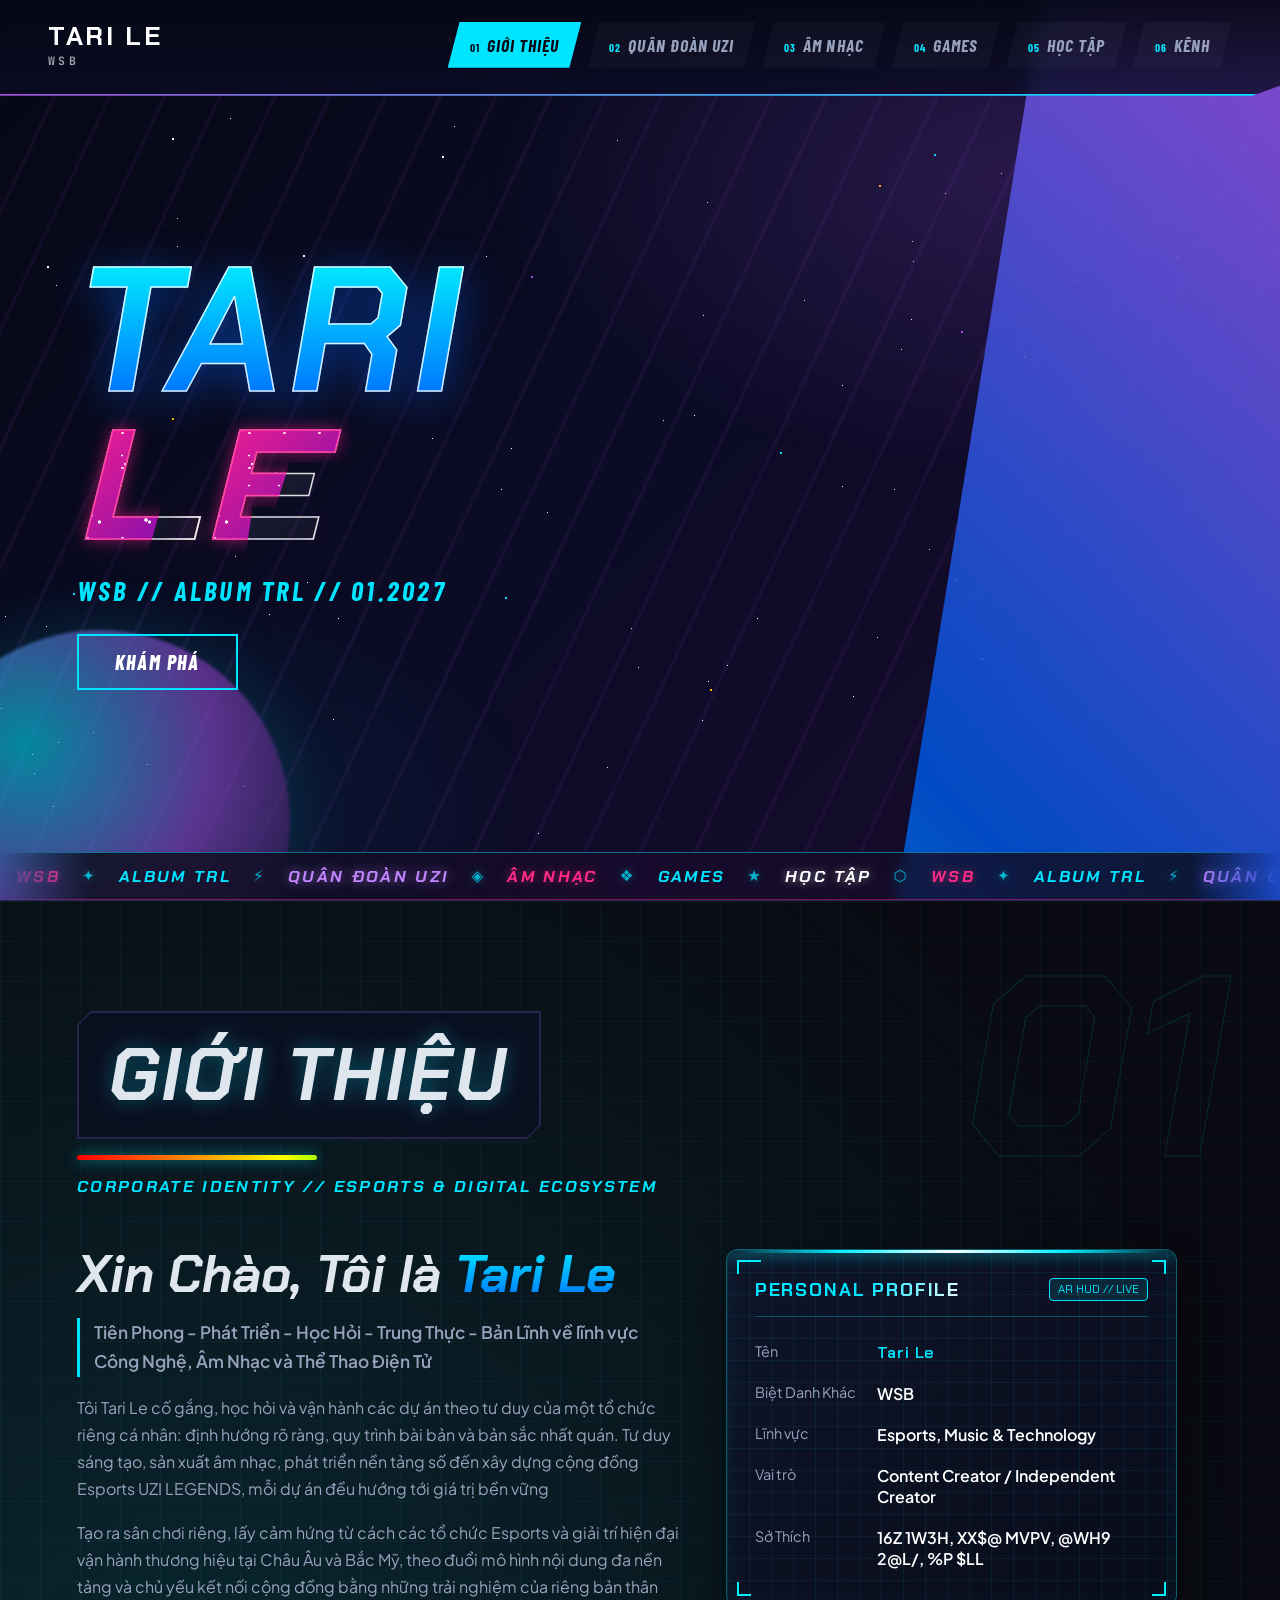
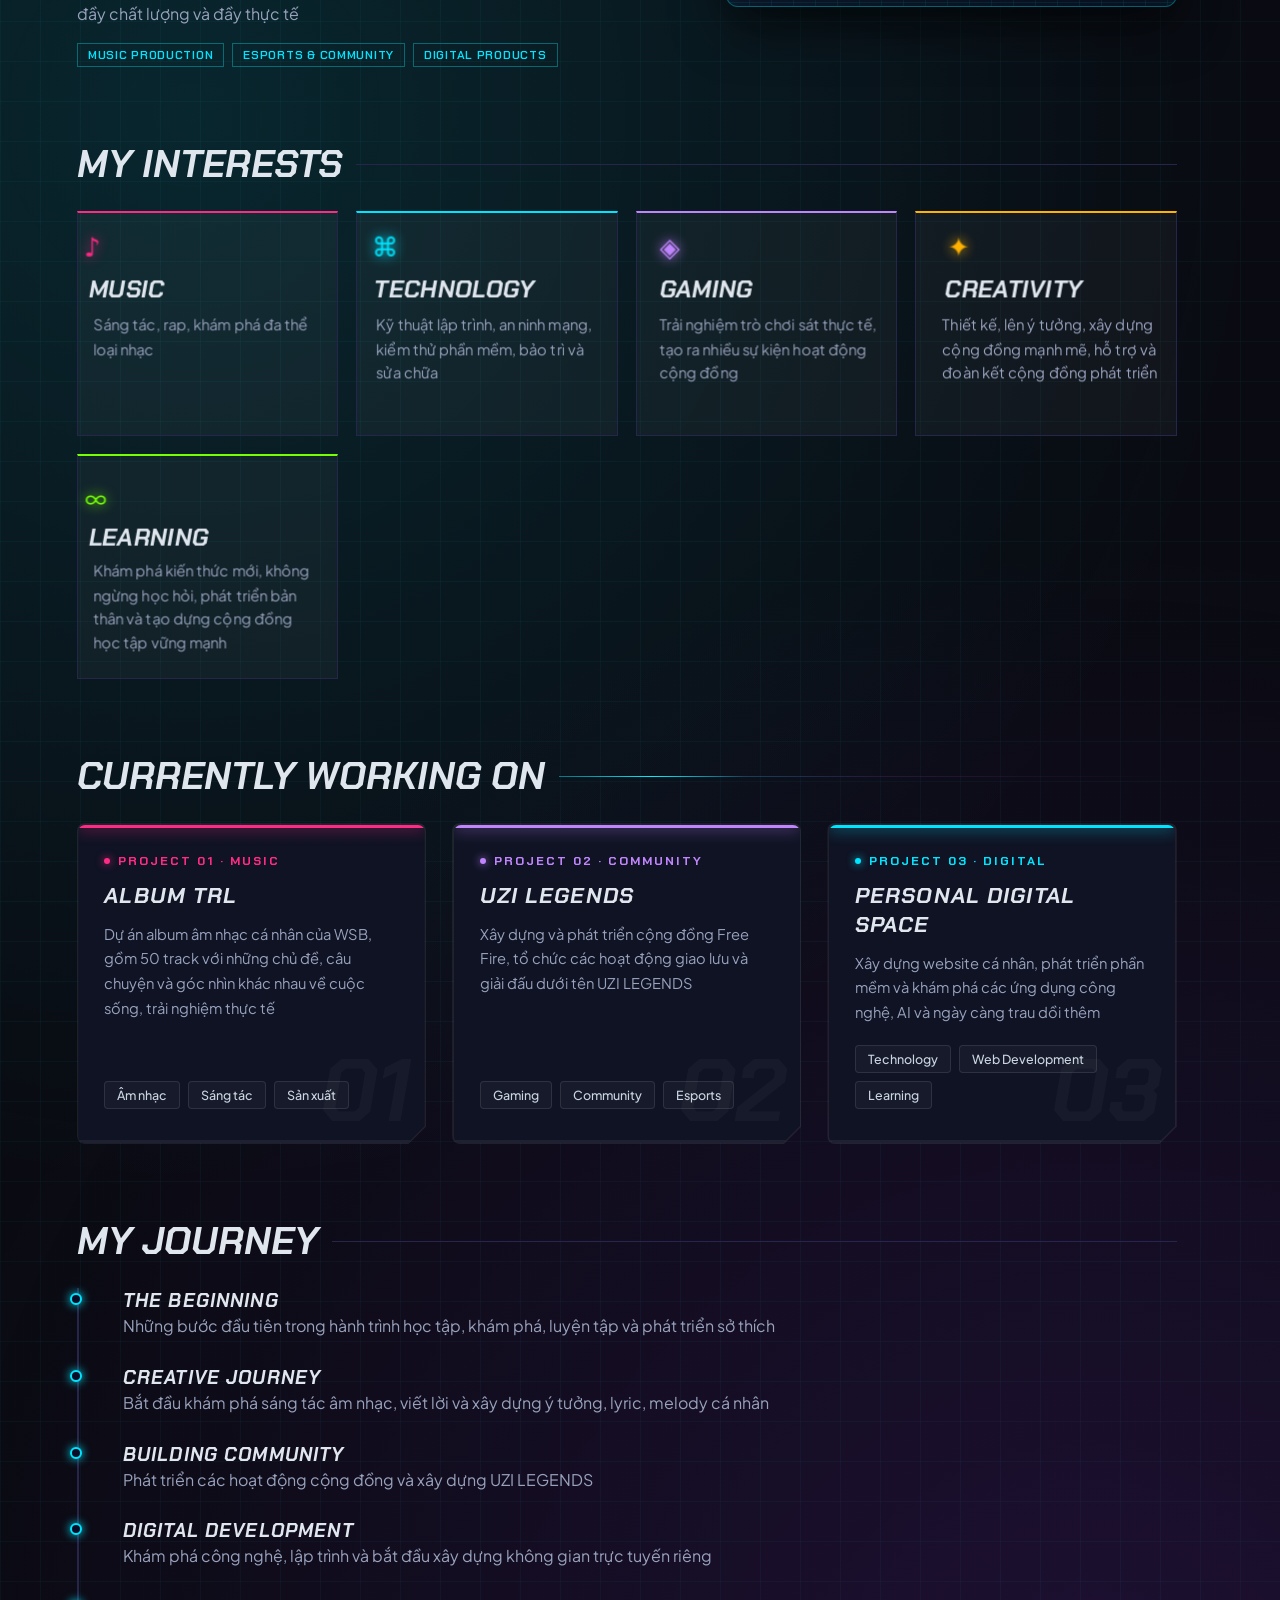
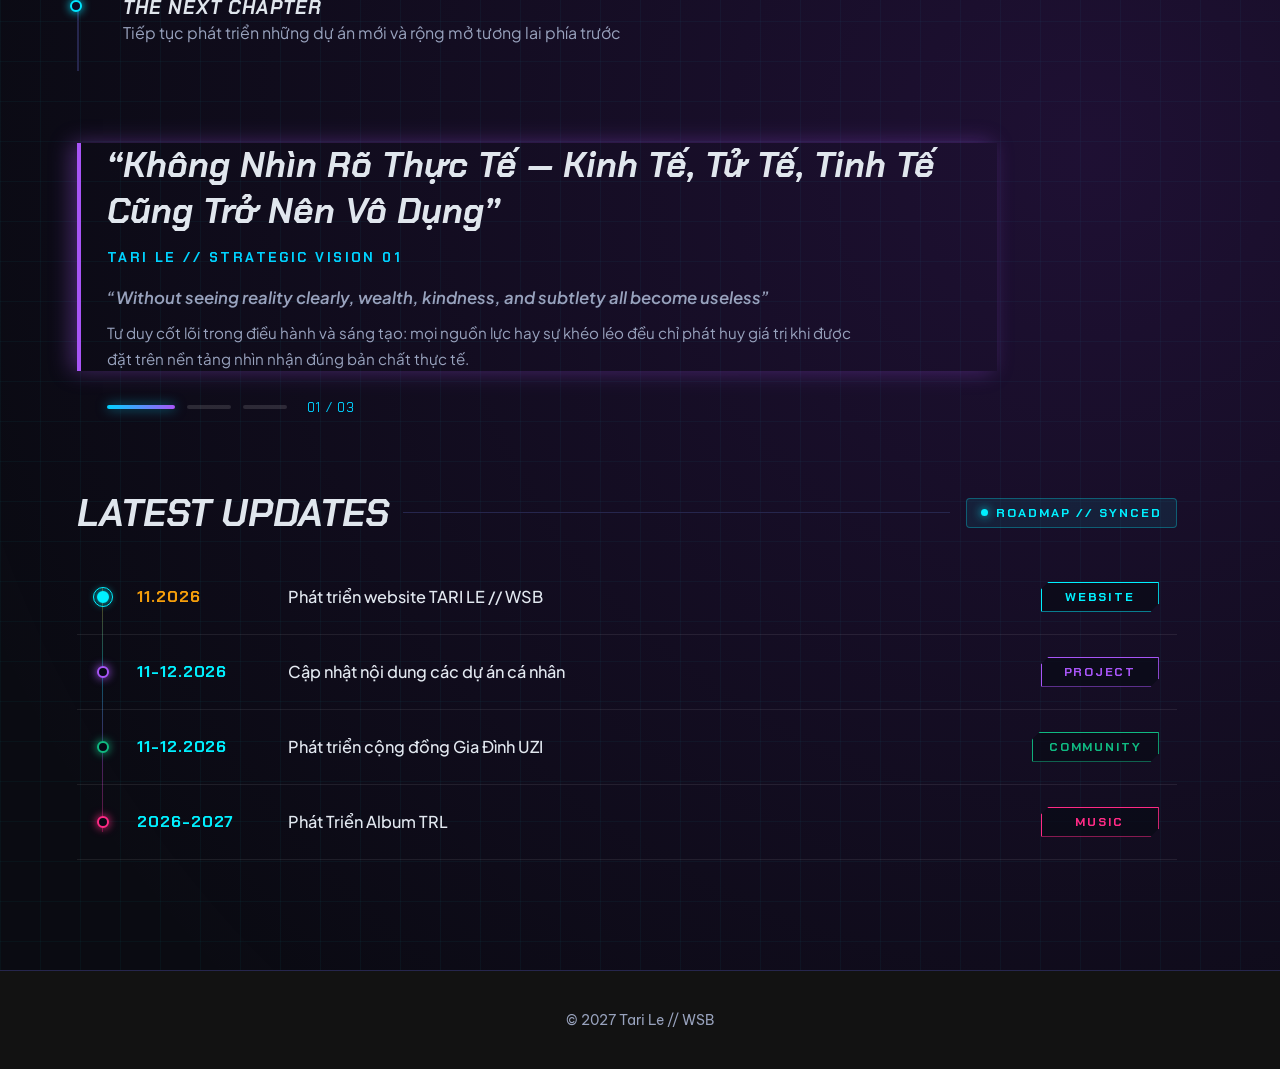
==== commit 80f68b25: "Add files via upload" ====
--- a/index.html
+++ b/index.html
@@ -58,13 +58,13 @@
       <aside class="ar-card" id="arCard">
         <div class="holo"></div><div class="scan"></div>
         <i class="hud tl"></i><i class="hud tr"></i><i class="hud bl"></i><i class="hud br"></i>
-        <div class="ar-head"><h4>Personal Profile</h4><span>AR HUD // LIVE</span></div>
+        <div class="ar-head"><h4 class="sc" data-text="Personal Profile">Personal Profile</h4><span>AR HUD // LIVE</span></div>
         <dl>
-          <dt>Tên</dt><dd class="hl">Tari Le</dd>
-          <dt>Biệt Danh Khác</dt><dd>WSB</dd>
-          <dt>Lĩnh vực</dt><dd>Esports, Music &amp; Technology</dd>
-          <dt>Vai trò</dt><dd>Content Creator / Independent Creator</dd>
-          <dt>Sở Thích</dt><dd>Đọc Sách, Viết Code, Nghe Nhạc, Cờ Vua</dd>
+          <div class="pr"><dt>Tên</dt><dd class="hl sc" data-text="Tari Le">Tari Le</dd></div>
+          <div class="pr"><dt>Biệt Danh Khác</dt><dd class="sc" data-text="WSB">WSB</dd></div>
+          <div class="pr"><dt>Lĩnh vực</dt><dd class="sc" data-text="Esports, Music &amp; Technology">Esports, Music &amp; Technology</dd></div>
+          <div class="pr"><dt>Vai trò</dt><dd class="sc" data-text="Content Creator / Independent Creator">Content Creator / Independent Creator</dd></div>
+          <div class="pr"><dt>Sở Thích</dt><dd class="sc" data-text="Đọc Sách, Viết Code, Nghe Nhạc, Cờ Vua">Đọc Sách, Viết Code, Nghe Nhạc, Cờ Vua</dd></div>
         </dl>
       </aside>
     </div>
--- a/style.css
+++ b/style.css
@@ -242,12 +242,22 @@
 .hud.tl{top:10px;left:10px;border-width:2px 0 0 2px}.hud.tr{top:10px;right:10px;border-width:2px 2px 0 0}
 .hud.bl{bottom:10px;left:10px;border-width:0 0 2px 2px}.hud.br{bottom:10px;right:10px;border-width:0 2px 2px 0}
 .ar-head{position:relative;display:flex;justify-content:space-between;align-items:center;gap:12px;margin-bottom:20px;padding-bottom:14px;border-bottom:1px solid rgba(0,240,255,.25)}
-.ar-head h4{margin:0;font-family:var(--disp);font-size:1.15rem;letter-spacing:.1em;text-transform:uppercase;color:var(--cyan)}
-.ar-head span{padding:3px 8px;border:1px solid var(--cyan);border-radius:4px;background:rgba(0,240,255,.1);font-family:var(--disp);font-size:.72rem;color:var(--cyan);animation:pulse 2s infinite}
+.ar-head h4{margin:0;font-family:var(--disp);font-size:1.15rem;letter-spacing:.1em;text-transform:uppercase;color:var(--cyan);background:linear-gradient(110deg,#00E5FF 25%,#fff 48%,#00E5FF 70%);background-size:220% auto;-webkit-background-clip:text;background-clip:text;-webkit-text-fill-color:transparent;animation:arShimmer 3.2s linear infinite}
+@keyframes arShimmer{0%{background-position:200% center}100%{background-position:-200% center}}
+.ar-head>span{padding:3px 8px;border:1px solid var(--cyan);border-radius:4px;background:rgba(0,240,255,.1);font-family:var(--disp);font-size:.72rem;color:var(--cyan);animation:pulse 2s infinite}
 @keyframes pulse{50%{opacity:.45}}
-.ar-card dl{position:relative;display:grid;grid-template-columns:110px 1fr;gap:15px 12px;margin:0}
-.ar-card dt{color:var(--muted);font-size:.9rem}.ar-card dd{margin:0;font-weight:600;color:#fff}
+.ar-card dl{position:relative;display:flex;flex-direction:column;gap:10px;margin:0}
+.ar-card .pr{display:grid;grid-template-columns:110px 1fr;gap:12px;margin:0 -8px;padding:5px 8px;border-radius:6px;cursor:default;transition:background .25s ease}
+.ar-card .pr:hover{background:rgba(0,240,255,.07)}
+.ar-card dt{color:var(--muted);font-size:.9rem;transition:color .25s ease}
+.ar-card .pr:hover dt{color:var(--cyan)}
+.ar-card dd{position:relative;margin:0;font-weight:600;color:#fff;transition:transform .25s ease,color .25s ease,text-shadow .25s ease}
 .ar-card dd.hl{font-family:var(--disp);letter-spacing:.06em;color:var(--cyan)}
+.ar-card .pr:hover dd{transform:translateX(6px);color:var(--cyan);text-shadow:0 0 12px rgba(0,229,255,.5)}
+.sc.scr{overflow:hidden}
+.sc .sr{position:absolute;width:1px;height:1px;overflow:hidden;clip:rect(0 0 0 0);white-space:nowrap}
+@media (max-width:520px){.ar-card .pr{grid-template-columns:1fr;gap:2px}}
+@media (prefers-reduced-motion:reduce){.ar-head h4{animation:none;-webkit-text-fill-color:currentColor;background:none}.ar-card dd,.ar-card .pr{transition:none}}
 
 /* ---------- MY INTERESTS: thẻ 3D ---------- */
 .ig{perspective:1200px}
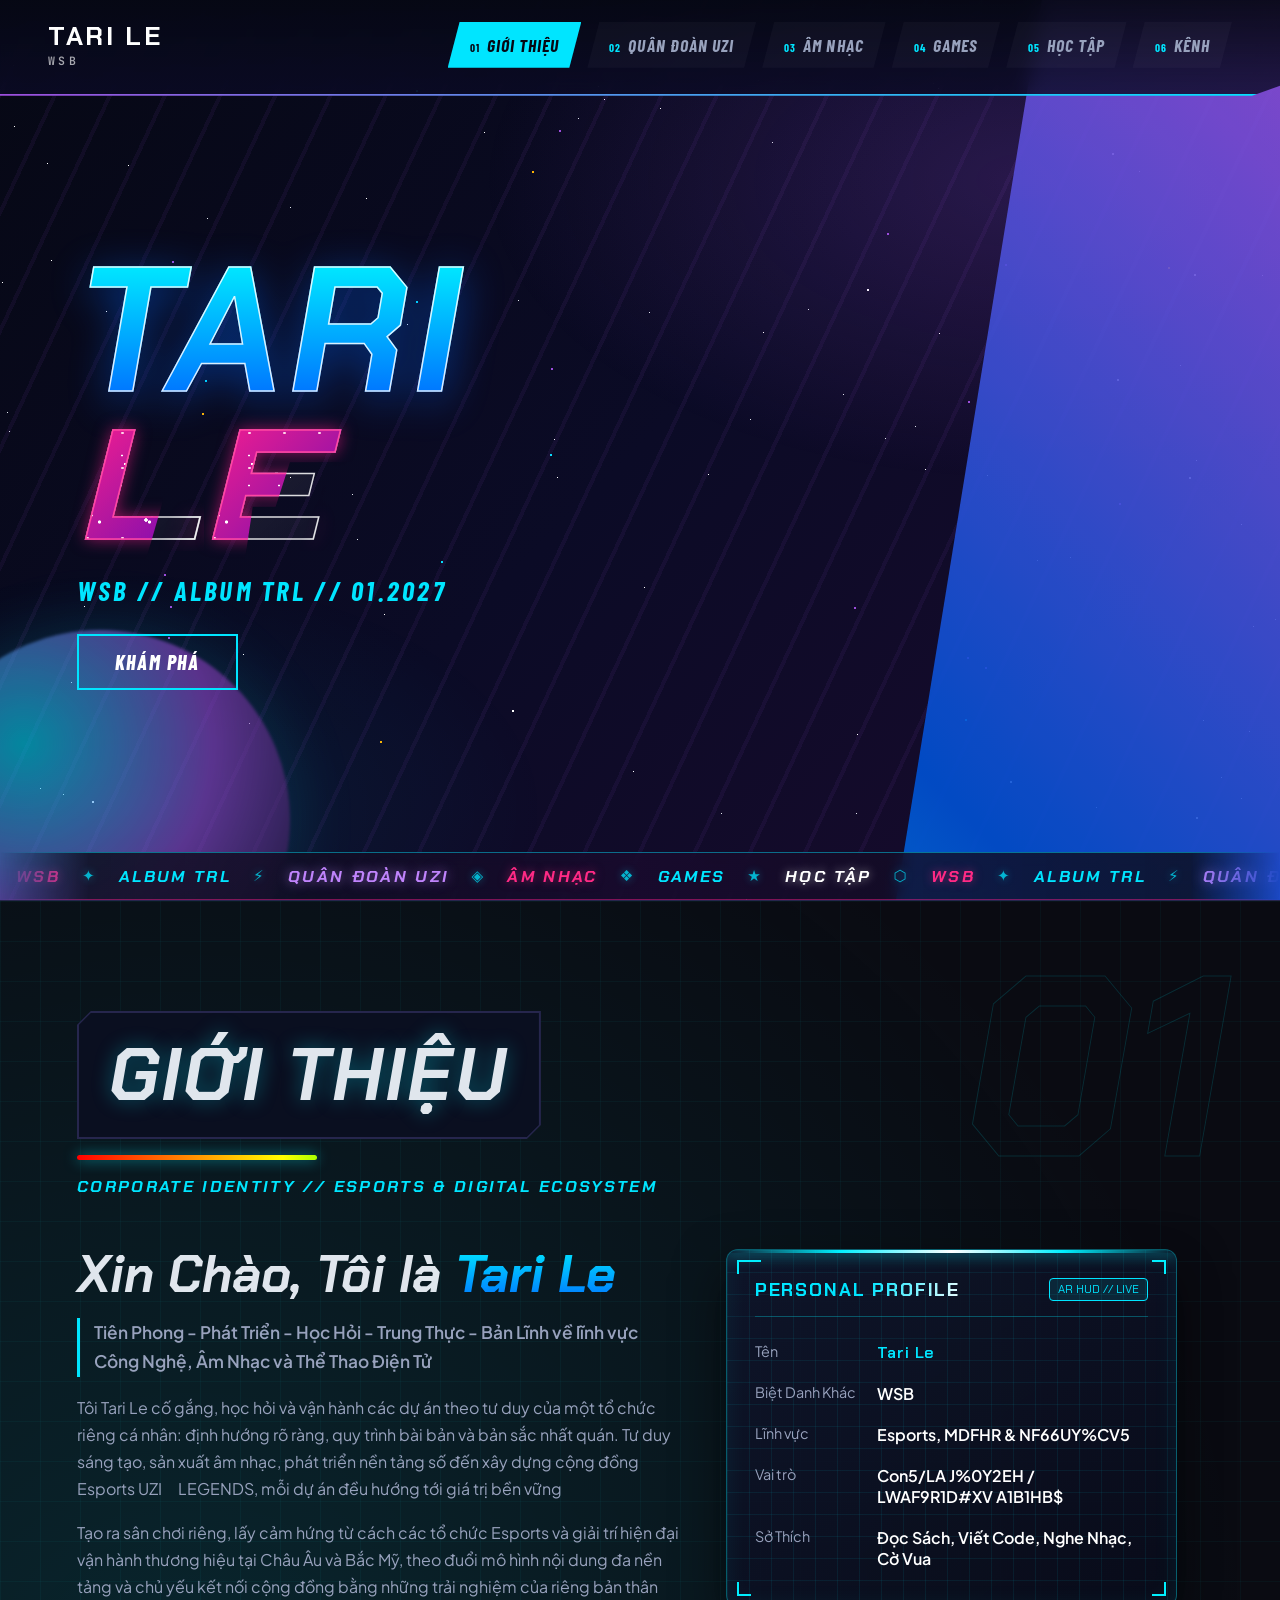
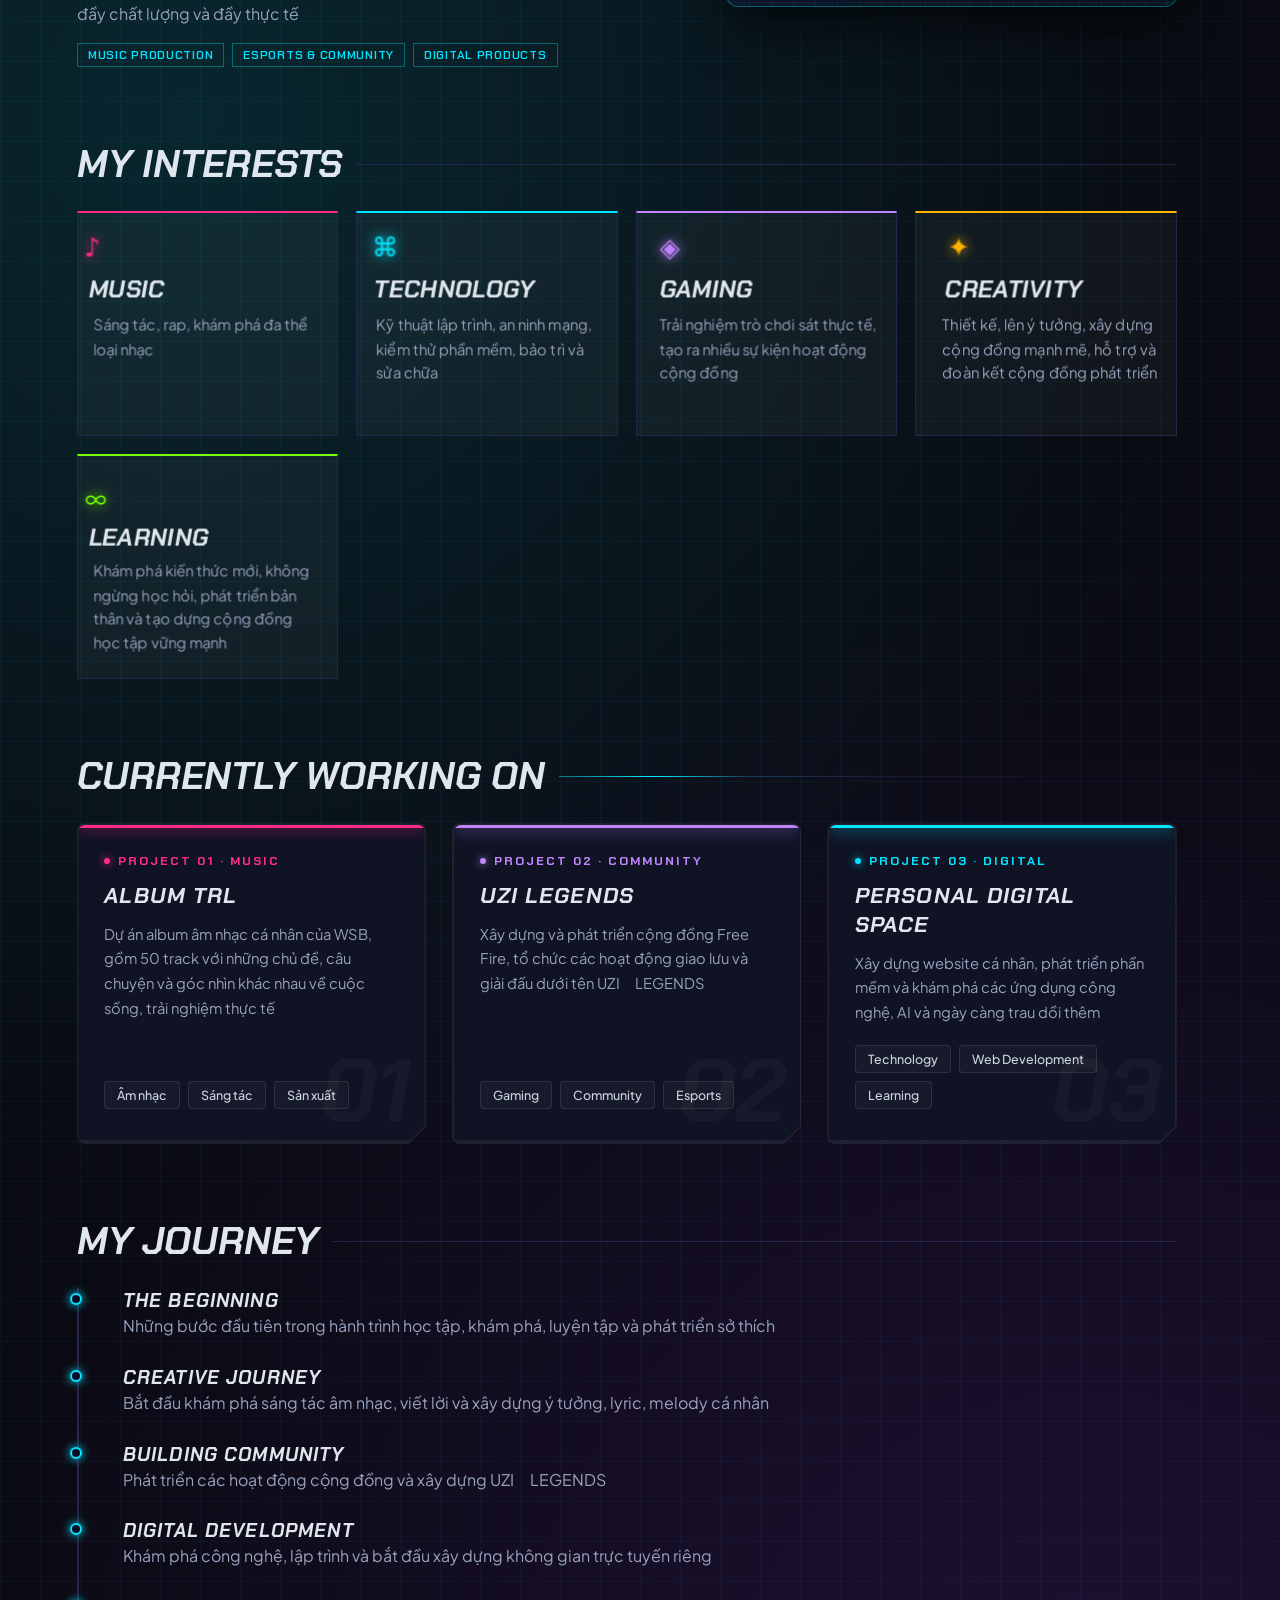
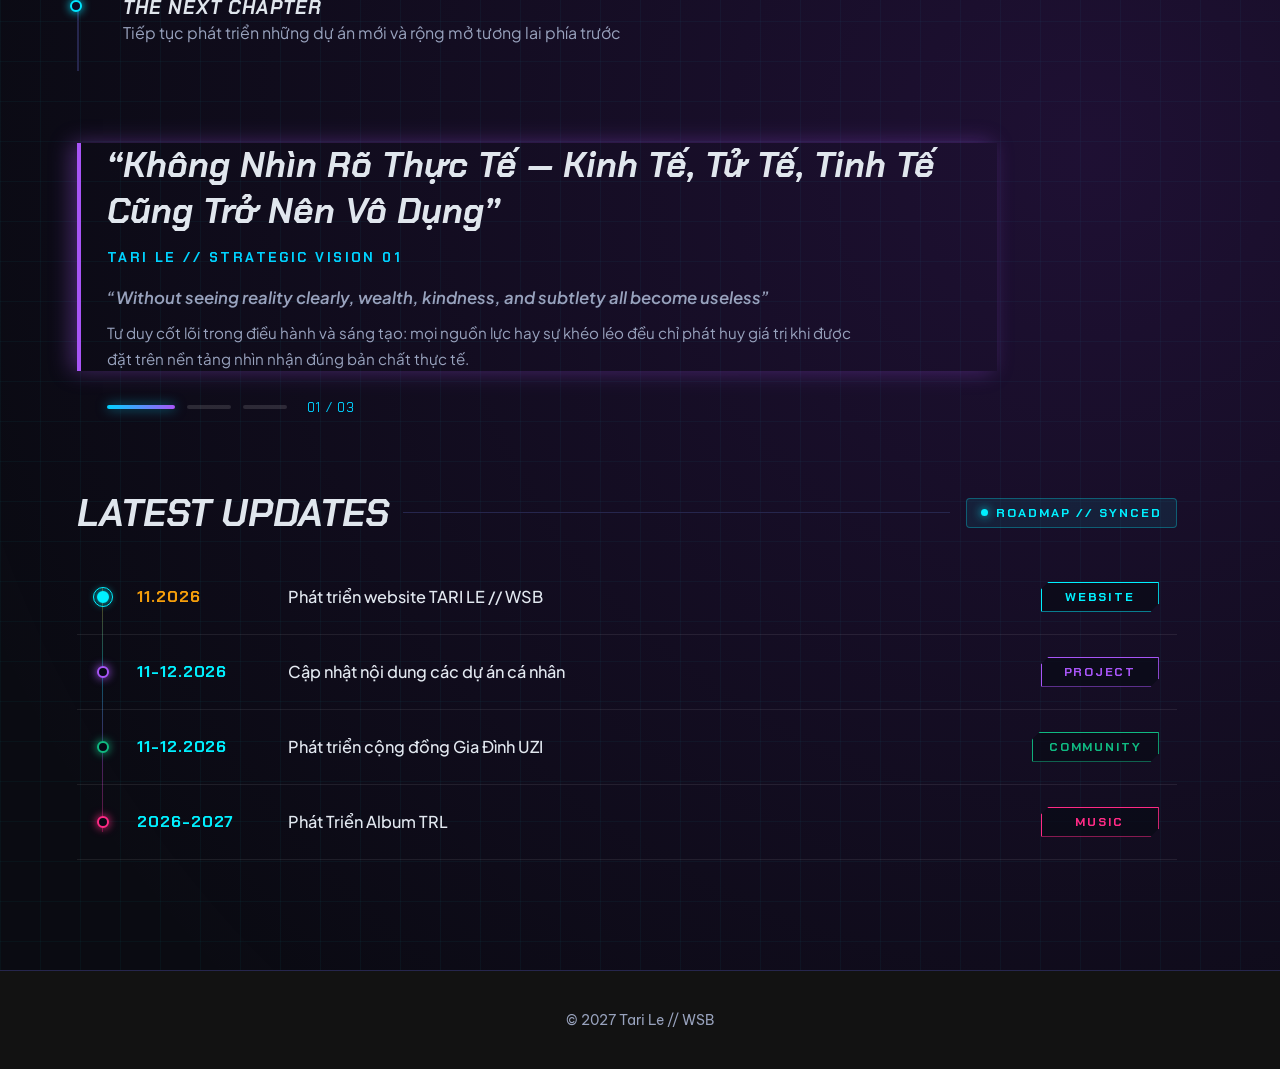
==== commit 321176be: "Add files via upload" ====
--- a/index.html
+++ b/index.html
@@ -50,7 +50,7 @@
     <div>
       <h3 class="hi">Xin Chào, Tôi là <em>Tari Le</em></h3>
       <p class="lead"> Tiên Phong - Phát Triển - Học Hỏi - Trung Thực - Bản Lĩnh về lĩnh vực Công Nghệ, Âm Nhạc và Thể Thao Điện Tử</p>
-      <p>Tôi Tari Le cố gắng, học hỏi và vận hành các dự án theo tư duy của một tổ chức riêng cá nhân: định hướng rõ ràng, quy trình bài bản và bản sắc nhất quán. Tư duy sáng tạo, sản xuất âm nhạc, phát triển nền tảng số đến xây dựng cộng đồng Esports UZI LEGENDS, mỗi dự án đều hướng tới giá trị bền vững</p>
+      <p>Tôi Tari Le cố gắng, học hỏi và vận hành các dự án theo tư duy của một tổ chức riêng cá nhân: định hướng rõ ràng, quy trình bài bản và bản sắc nhất quán. Tư duy sáng tạo, sản xuất âm nhạc, phát triển nền tảng số đến xây dựng cộng đồng Esports UZI　LEGENDS, mỗi dự án đều hướng tới giá trị bền vững</p>
       <p>Tạo ra sân chơi riêng, lấy cảm hứng từ cách các tổ chức Esports và giải trí hiện đại vận hành thương hiệu tại Châu Âu và Bắc Mỹ, theo đuổi mô hình nội dung đa nền tảng và chủ yếu kết nối cộng đồng bằng những trải nghiệm của riêng bản thân đầy chất lượng và đầy thực tế </p>
       <div class="chips pill"><span>Music Production</span><span>Esports &amp; Community</span><span>Digital Products</span></div>
     </div>
@@ -82,7 +82,7 @@
   <h3 class="sub radar">Currently Working On</h3>
   <div class="pj-grid" id="pjGrid">
     <div class="pj" style="--a:#FF2A85;--as:rgba(255,42,133,.16)"><div class="pj-in"><i class="pj-top"></i><b class="pj-num" aria-hidden="true">01</b><div><div class="pj-meta"><i class="dot"></i><span class="dec">Project 01 · Music</span></div><h4>Album TRL</h4><p>Dự án album âm nhạc cá nhân của WSB, gồm 50 track với những chủ đề, câu chuyện và góc nhìn khác nhau về cuộc sống, trải nghiệm thực tế</p></div><div class="pj-tags"><span>Âm nhạc</span><span>Sáng tác</span><span>Sản xuất</span></div><i class="pj-bar"></i></div></div>
-    <div class="pj" style="--a:#C084FC;--as:rgba(192,132,252,.16)"><div class="pj-in"><i class="pj-top"></i><b class="pj-num" aria-hidden="true">02</b><div><div class="pj-meta"><i class="dot"></i><span class="dec">Project 02 · Community</span></div><h4>UZI LEGENDS</h4><p>Xây dựng và phát triển cộng đồng Free Fire, tổ chức các hoạt động giao lưu và giải đấu dưới tên UZI LEGENDS</p></div><div class="pj-tags"><span>Gaming</span><span>Community</span><span>Esports</span></div><i class="pj-bar"></i></div></div>
+    <div class="pj" style="--a:#C084FC;--as:rgba(192,132,252,.16)"><div class="pj-in"><i class="pj-top"></i><b class="pj-num" aria-hidden="true">02</b><div><div class="pj-meta"><i class="dot"></i><span class="dec">Project 02 · Community</span></div><h4>UZI LEGENDS</h4><p>Xây dựng và phát triển cộng đồng Free Fire, tổ chức các hoạt động giao lưu và giải đấu dưới tên UZI　LEGENDS</p></div><div class="pj-tags"><span>Gaming</span><span>Community</span><span>Esports</span></div><i class="pj-bar"></i></div></div>
     <div class="pj" style="--a:#00E5FF;--as:rgba(0,229,255,.16)"><div class="pj-in"><i class="pj-top"></i><b class="pj-num" aria-hidden="true">03</b><div><div class="pj-meta"><i class="dot"></i><span class="dec">Project 03 · Digital</span></div><h4>Personal Digital Space</h4><p>Xây dựng website cá nhân, phát triển phần mềm và khám phá các ứng dụng công nghệ, AI và ngày càng trau dồi thêm</p></div><div class="pj-tags"><span>Technology</span><span>Web Development</span><span>Learning</span></div><i class="pj-bar"></i></div></div>
   </div>
 
@@ -90,7 +90,7 @@
   <ol class="tl">
     <li><b>The Beginning</b><span>Những bước đầu tiên trong hành trình học tập, khám phá, luyện tập và phát triển sở thích</span></li>
     <li><b>Creative Journey</b><span>Bắt đầu khám phá sáng tác âm nhạc, viết lời và xây dựng ý tưởng, lyric, melody cá nhân</span></li>
-    <li><b>Building Community</b><span>Phát triển các hoạt động cộng đồng và xây dựng UZI LEGENDS</span></li>
+    <li><b>Building Community</b><span>Phát triển các hoạt động cộng đồng và xây dựng UZI　LEGENDS</span></li>
     <li><b>Digital Development</b><span>Khám phá công nghệ, lập trình và bắt đầu xây dựng không gian trực tuyến riêng</span></li>
     <li><b>The Next Chapter</b><span>Tiếp tục phát triển những dự án mới và rộng mở tương lai phía trước</span></li>
   </ol>
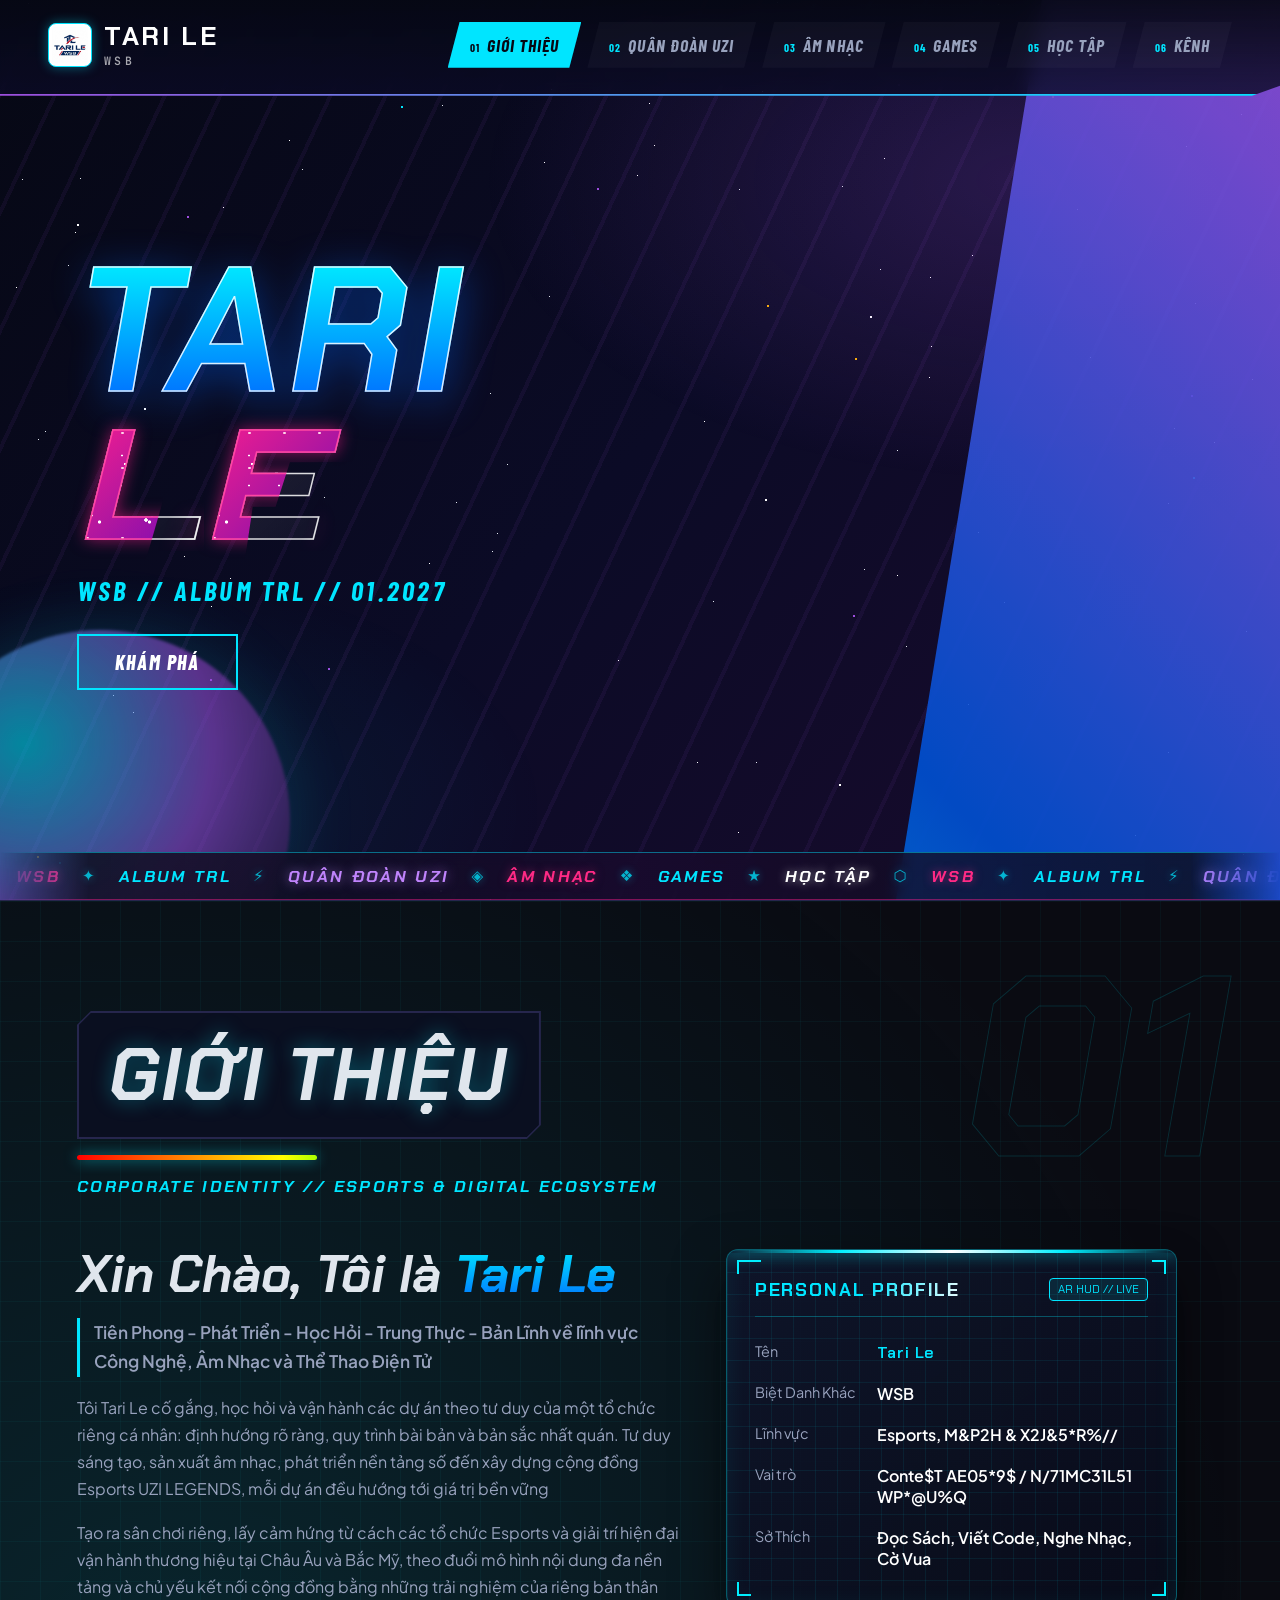
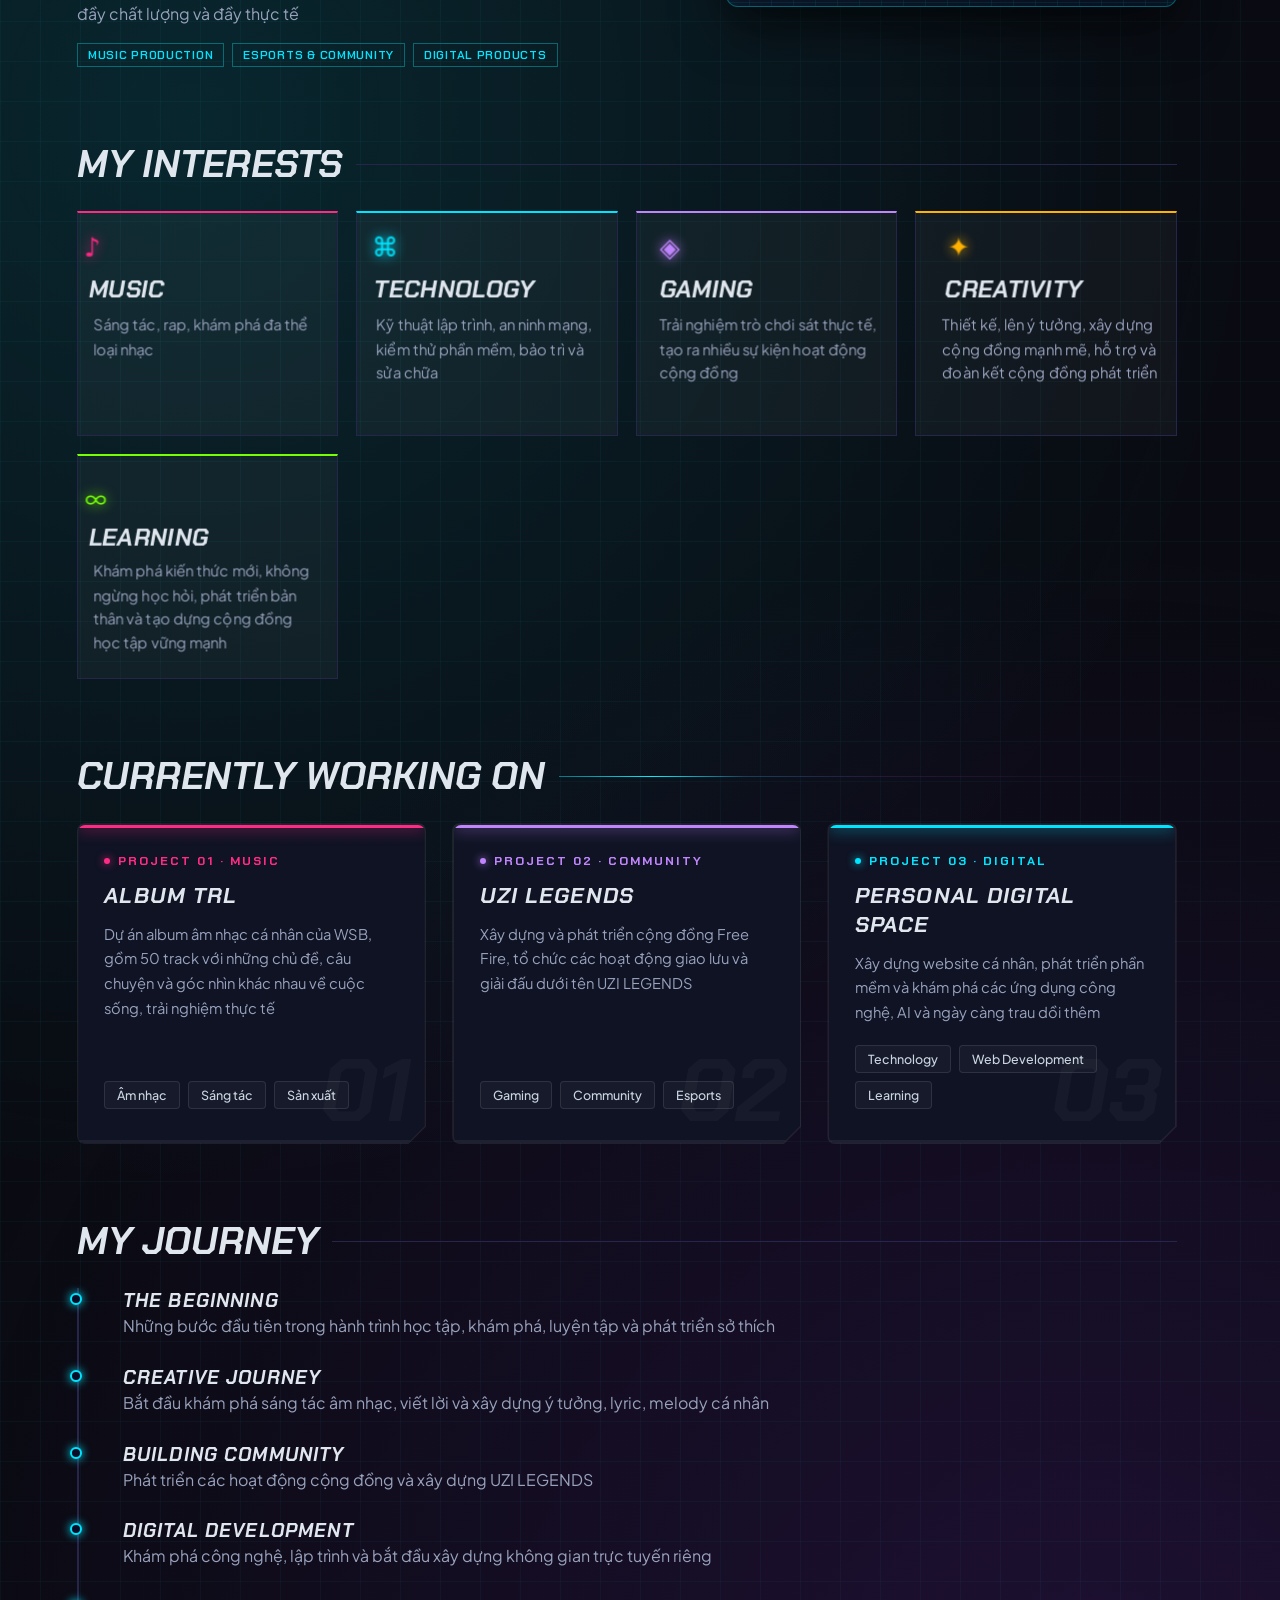
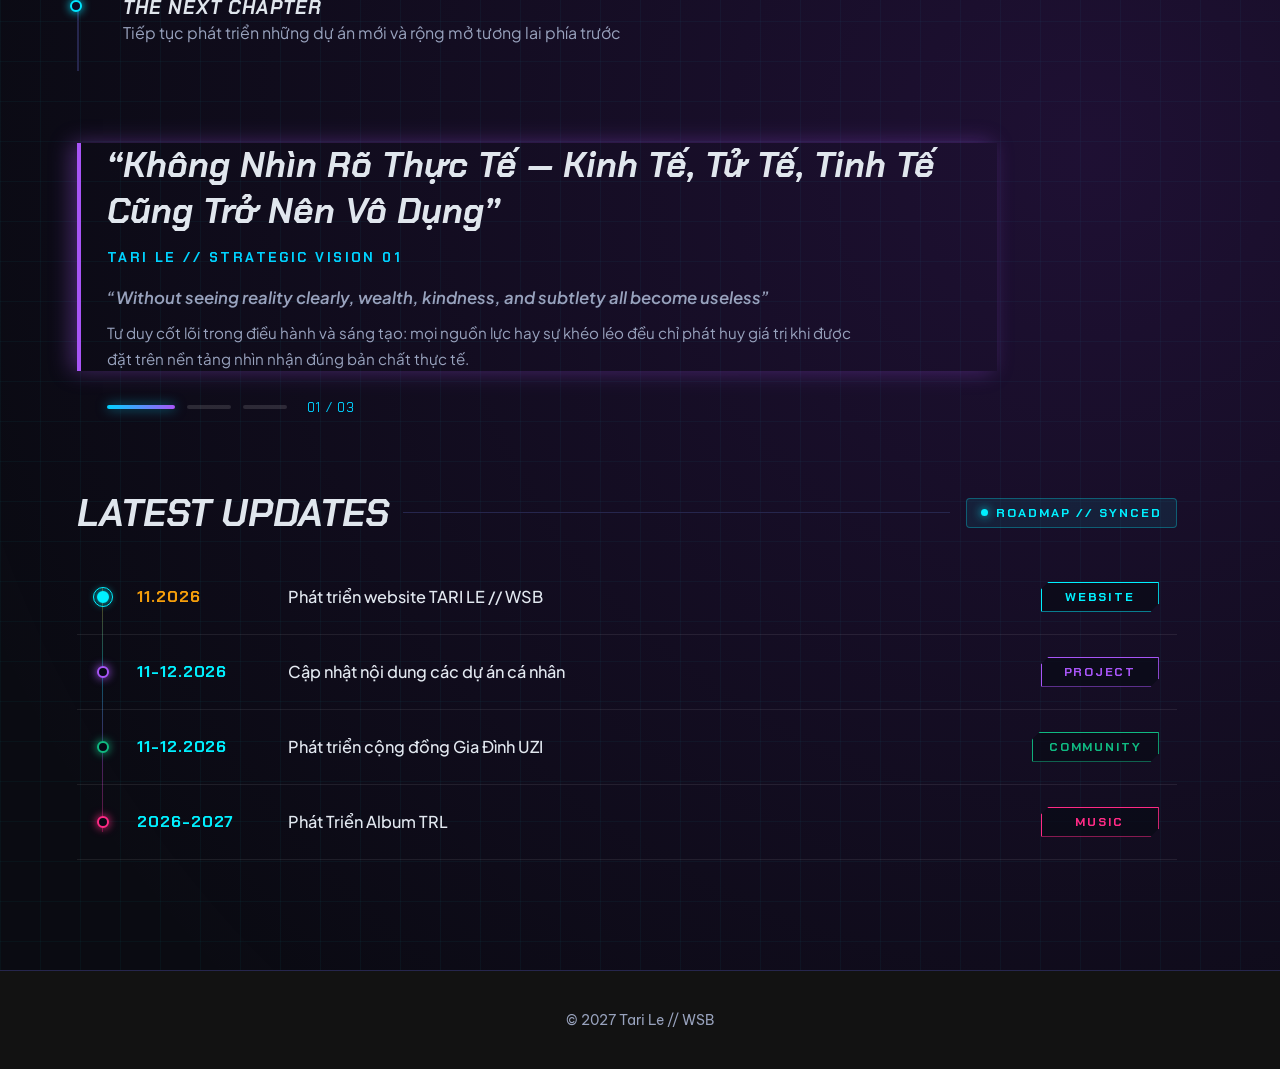
==== commit 5172c287: "Add files via upload" ====
--- a/index.html
+++ b/index.html
@@ -4,6 +4,8 @@
 <meta charset="utf-8">
 <meta name="viewport" content="width=device-width, initial-scale=1, viewport-fit=cover">
 <title>TARI LE // WSB</title>
+<link rel="icon" type="image/jpeg" href="logo-tari%20le.jpg">
+<link rel="apple-touch-icon" href="logo-tari%20le.jpg">
 <link rel="preconnect" href="https://fonts.googleapis.com">
 <link href="https://fonts.googleapis.com/css2?family=Barlow+Condensed:ital,wght@1,700;1,800&family=Be+Vietnam+Pro:wght@400;500&family=Chakra+Petch:ital,wght@0,600;0,700;1,700&family=Plus+Jakarta+Sans:wght@400;500;600;700&family=Orbitron:wght@800&family=JetBrains+Mono:wght@600&display=swap" rel="stylesheet">
 <link rel="stylesheet" href="style.css">
@@ -14,7 +16,10 @@
 <div class="stars s2" id="st2" aria-hidden="true"></div>
 
 <header id="hd">
-  <a class="logo" href="#top" aria-label="TARI LE – WSB"><b id="brandTitle" data-text="TARI LE">TARI LE</b><small id="brandSub" data-text="WSB">WSB</small></a>
+  <a class="logo" href="#top" aria-label="TARI LE – WSB">
+    <img class="logo-img" src="logo-tari%20le.jpg" alt="" width="44" height="44" decoding="async" onerror="this.style.display='none'">
+    <span class="lt"><b id="brandTitle" data-text="TARI LE">TARI LE</b><small id="brandSub" data-text="WSB">WSB</small></span>
+  </a>
   <button class="burger" id="bg" type="button" aria-label="Mở menu" aria-expanded="false"><span></span><span></span><span></span></button>
   <nav id="nav" aria-label="Menu chính">
     <a class="on" href="#gioi-thieu" style="--i:0"><i>01</i><span>Giới Thiệu</span></a>
@@ -50,7 +55,7 @@
     <div>
       <h3 class="hi">Xin Chào, Tôi là <em>Tari Le</em></h3>
       <p class="lead"> Tiên Phong - Phát Triển - Học Hỏi - Trung Thực - Bản Lĩnh về lĩnh vực Công Nghệ, Âm Nhạc và Thể Thao Điện Tử</p>
-      <p>Tôi Tari Le cố gắng, học hỏi và vận hành các dự án theo tư duy của một tổ chức riêng cá nhân: định hướng rõ ràng, quy trình bài bản và bản sắc nhất quán. Tư duy sáng tạo, sản xuất âm nhạc, phát triển nền tảng số đến xây dựng cộng đồng Esports UZI　LEGENDS, mỗi dự án đều hướng tới giá trị bền vững</p>
+      <p>Tôi Tari Le cố gắng, học hỏi và vận hành các dự án theo tư duy của một tổ chức riêng cá nhân: định hướng rõ ràng, quy trình bài bản và bản sắc nhất quán. Tư duy sáng tạo, sản xuất âm nhạc, phát triển nền tảng số đến xây dựng cộng đồng Esports UZI LEGENDS, mỗi dự án đều hướng tới giá trị bền vững</p>
       <p>Tạo ra sân chơi riêng, lấy cảm hứng từ cách các tổ chức Esports và giải trí hiện đại vận hành thương hiệu tại Châu Âu và Bắc Mỹ, theo đuổi mô hình nội dung đa nền tảng và chủ yếu kết nối cộng đồng bằng những trải nghiệm của riêng bản thân đầy chất lượng và đầy thực tế </p>
       <div class="chips pill"><span>Music Production</span><span>Esports &amp; Community</span><span>Digital Products</span></div>
     </div>
@@ -82,7 +87,7 @@
   <h3 class="sub radar">Currently Working On</h3>
   <div class="pj-grid" id="pjGrid">
     <div class="pj" style="--a:#FF2A85;--as:rgba(255,42,133,.16)"><div class="pj-in"><i class="pj-top"></i><b class="pj-num" aria-hidden="true">01</b><div><div class="pj-meta"><i class="dot"></i><span class="dec">Project 01 · Music</span></div><h4>Album TRL</h4><p>Dự án album âm nhạc cá nhân của WSB, gồm 50 track với những chủ đề, câu chuyện và góc nhìn khác nhau về cuộc sống, trải nghiệm thực tế</p></div><div class="pj-tags"><span>Âm nhạc</span><span>Sáng tác</span><span>Sản xuất</span></div><i class="pj-bar"></i></div></div>
-    <div class="pj" style="--a:#C084FC;--as:rgba(192,132,252,.16)"><div class="pj-in"><i class="pj-top"></i><b class="pj-num" aria-hidden="true">02</b><div><div class="pj-meta"><i class="dot"></i><span class="dec">Project 02 · Community</span></div><h4>UZI LEGENDS</h4><p>Xây dựng và phát triển cộng đồng Free Fire, tổ chức các hoạt động giao lưu và giải đấu dưới tên UZI　LEGENDS</p></div><div class="pj-tags"><span>Gaming</span><span>Community</span><span>Esports</span></div><i class="pj-bar"></i></div></div>
+    <div class="pj" style="--a:#C084FC;--as:rgba(192,132,252,.16)"><div class="pj-in"><i class="pj-top"></i><b class="pj-num" aria-hidden="true">02</b><div><div class="pj-meta"><i class="dot"></i><span class="dec">Project 02 · Community</span></div><h4>UZI LEGENDS</h4><p>Xây dựng và phát triển cộng đồng Free Fire, tổ chức các hoạt động giao lưu và giải đấu dưới tên UZI LEGENDS</p></div><div class="pj-tags"><span>Gaming</span><span>Community</span><span>Esports</span></div><i class="pj-bar"></i></div></div>
     <div class="pj" style="--a:#00E5FF;--as:rgba(0,229,255,.16)"><div class="pj-in"><i class="pj-top"></i><b class="pj-num" aria-hidden="true">03</b><div><div class="pj-meta"><i class="dot"></i><span class="dec">Project 03 · Digital</span></div><h4>Personal Digital Space</h4><p>Xây dựng website cá nhân, phát triển phần mềm và khám phá các ứng dụng công nghệ, AI và ngày càng trau dồi thêm</p></div><div class="pj-tags"><span>Technology</span><span>Web Development</span><span>Learning</span></div><i class="pj-bar"></i></div></div>
   </div>
 
@@ -90,7 +95,7 @@
   <ol class="tl">
     <li><b>The Beginning</b><span>Những bước đầu tiên trong hành trình học tập, khám phá, luyện tập và phát triển sở thích</span></li>
     <li><b>Creative Journey</b><span>Bắt đầu khám phá sáng tác âm nhạc, viết lời và xây dựng ý tưởng, lyric, melody cá nhân</span></li>
-    <li><b>Building Community</b><span>Phát triển các hoạt động cộng đồng và xây dựng UZI　LEGENDS</span></li>
+    <li><b>Building Community</b><span>Phát triển các hoạt động cộng đồng và xây dựng UZI LEGENDS</span></li>
     <li><b>Digital Development</b><span>Khám phá công nghệ, lập trình và bắt đầu xây dựng không gian trực tuyến riêng</span></li>
     <li><b>The Next Chapter</b><span>Tiếp tục phát triển những dự án mới và rộng mở tương lai phía trước</span></li>
   </ol>
--- a/style.css
+++ b/style.css
@@ -31,11 +31,15 @@
 @keyframes flow{to{background-position:200% 0}}
 
 /* Logo: TARI LE + WSB màu trắng; cứ vài giây glitch rồi đổi thành WASABI xanh lá, sau đó glitch về lại */
-.logo{display:inline-flex;flex-direction:column;align-items:flex-start;line-height:1.1;justify-content:center;padding:6px 0;cursor:pointer;user-select:none;animation:slideR .9s .2s cubic-bezier(.2,.9,.3,1) both}
+.logo{display:inline-flex;flex-direction:row;align-items:center;gap:12px;line-height:1.1;padding:6px 0;cursor:pointer;user-select:none;animation:slideR .9s .2s cubic-bezier(.2,.9,.3,1) both}
 @keyframes slideR{from{opacity:0;transform:translateX(-40px)}}
 .logo b,.logo small{position:relative;isolation:isolate;transform-origin:left center;transition:color .35s,text-shadow .35s}
 .logo b{font-family:'Chakra Petch','Be Vietnam Pro',system-ui,sans-serif;font-weight:700;font-size:clamp(1.4rem,2.8vw,1.65rem);letter-spacing:.1em;color:#FFFFFF;text-transform:uppercase}
 .logo small{margin-top:4px;font-family:'JetBrains Mono',ui-monospace,monospace;font-weight:600;font-size:.72rem;letter-spacing:.3em;color:rgba(255,255,255,.65)}
+.logo-img{flex:none;width:44px;height:44px;object-fit:cover;background:#fff;padding:3px;border-radius:8px;border:1.5px solid var(--cyan);box-shadow:0 0 12px rgba(0,229,255,.4);transition:border-color .35s,box-shadow .35s}
+.lt{display:flex;flex-direction:column;align-items:flex-start;line-height:1.1}
+.logo.is-wasabi .logo-img{border-color:#76FF03;box-shadow:0 0 12px rgba(118,255,3,.5)}
+@media (max-width:420px){.logo{gap:9px}.logo-img{width:38px;height:38px}}
 .logo.is-wasabi b{color:var(--cyan);text-shadow:0 0 12px rgba(0,229,255,.6)}
 .logo.is-wasabi small{color:#76FF03;text-shadow:0 0 12px rgba(118,255,3,.7)}
 .logo:focus-visible{outline:2px solid var(--gold);outline-offset:4px}
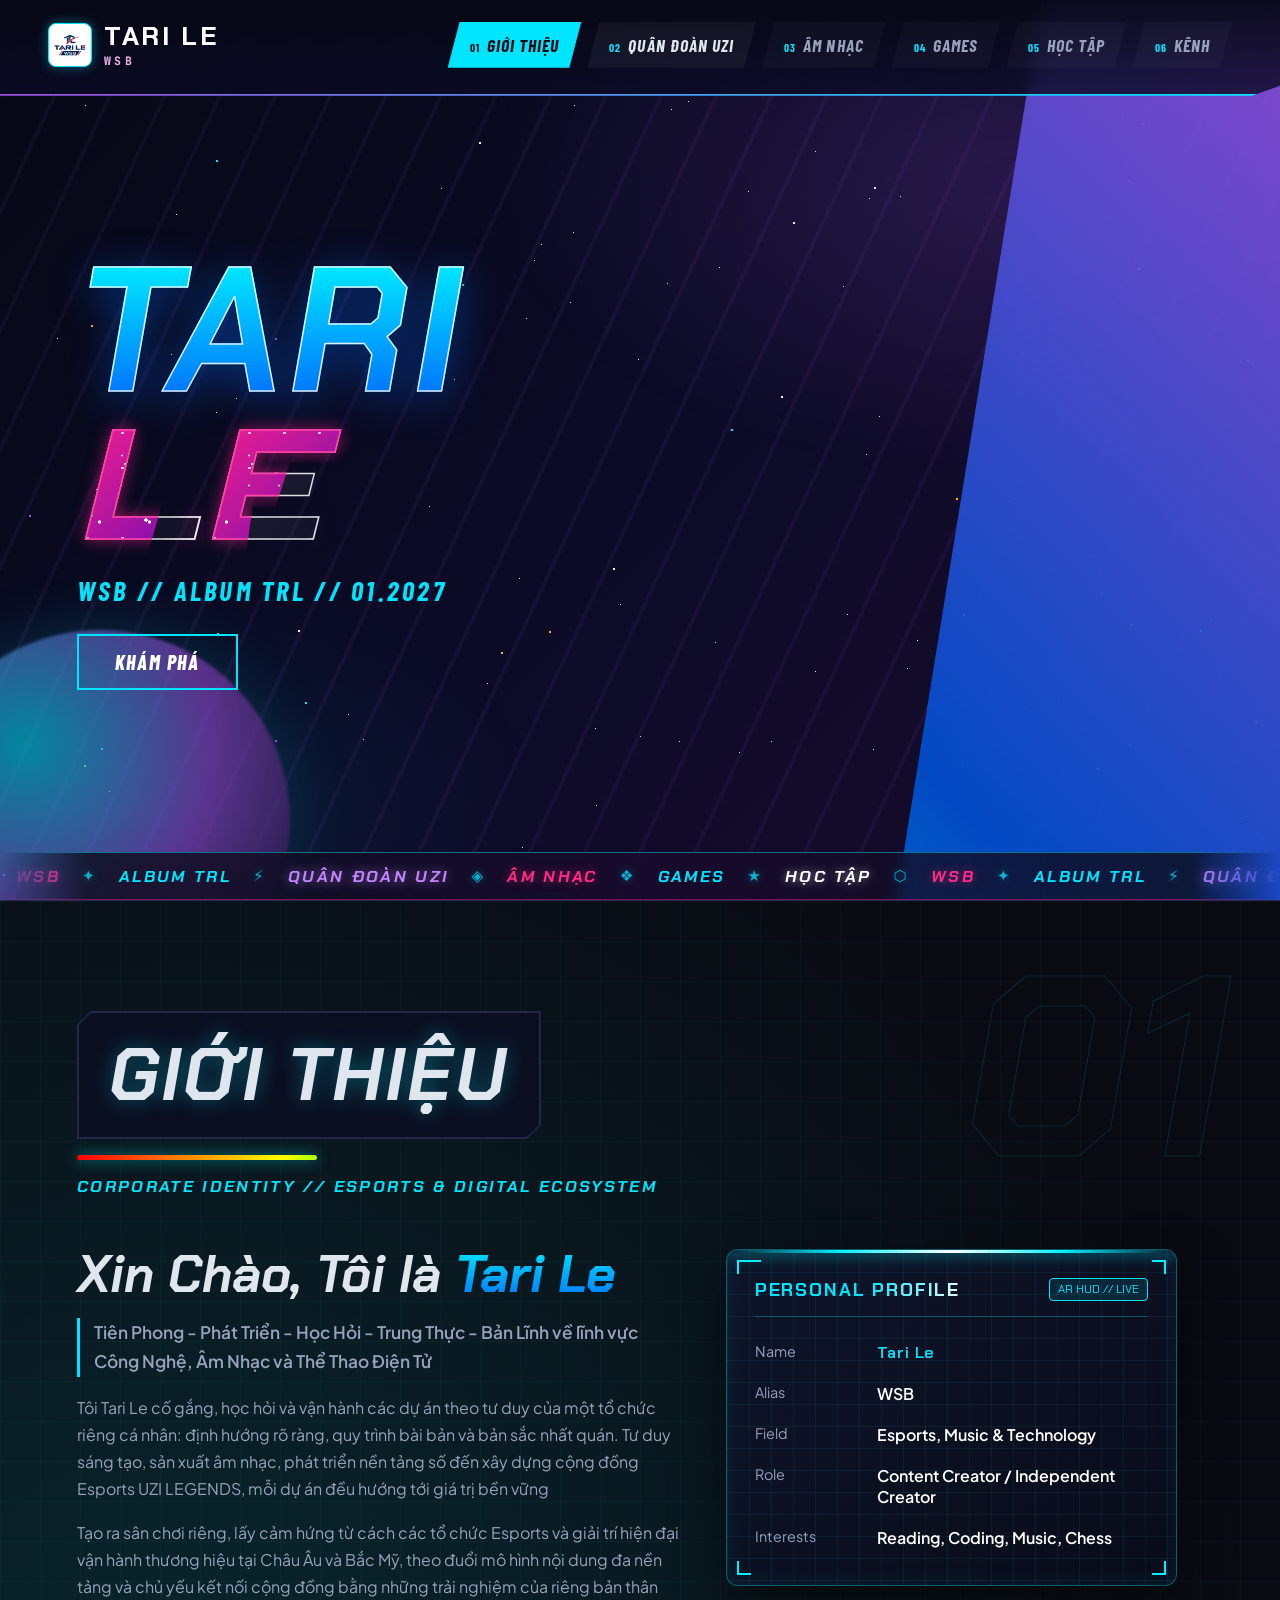
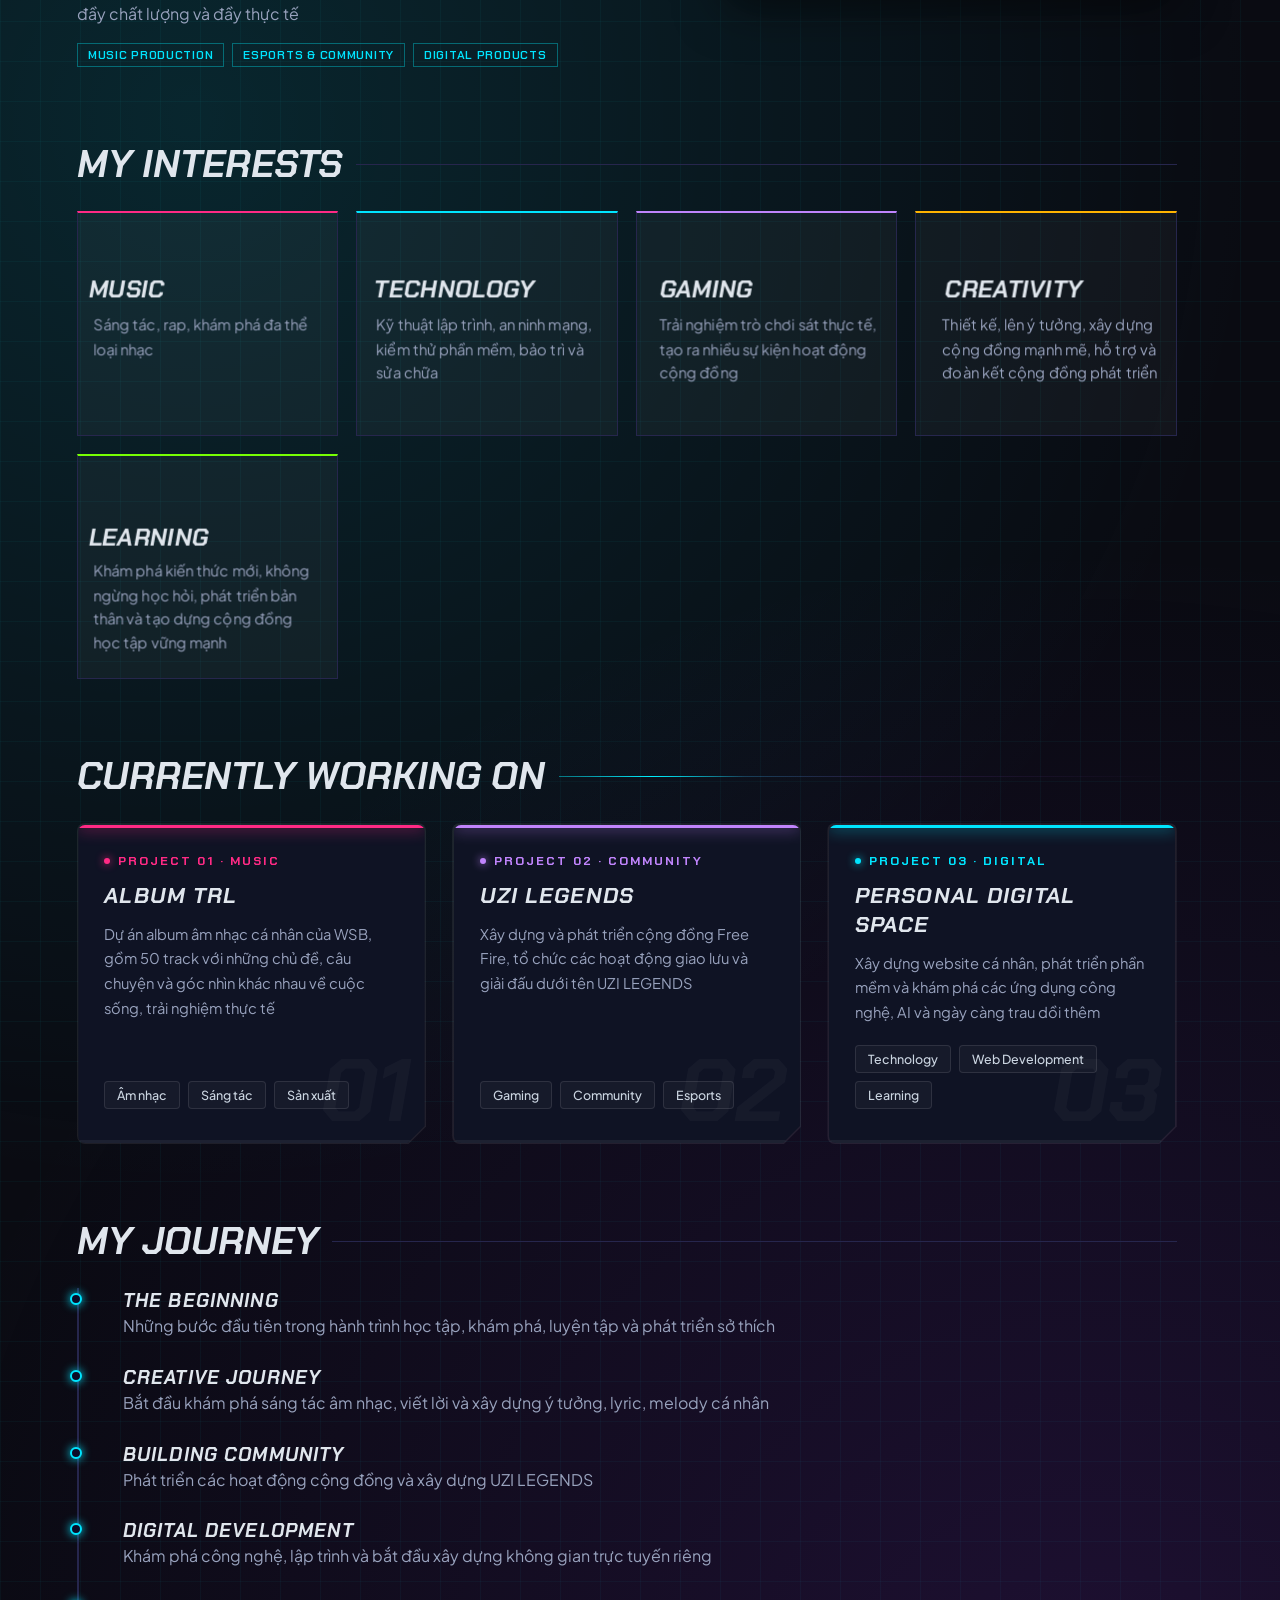
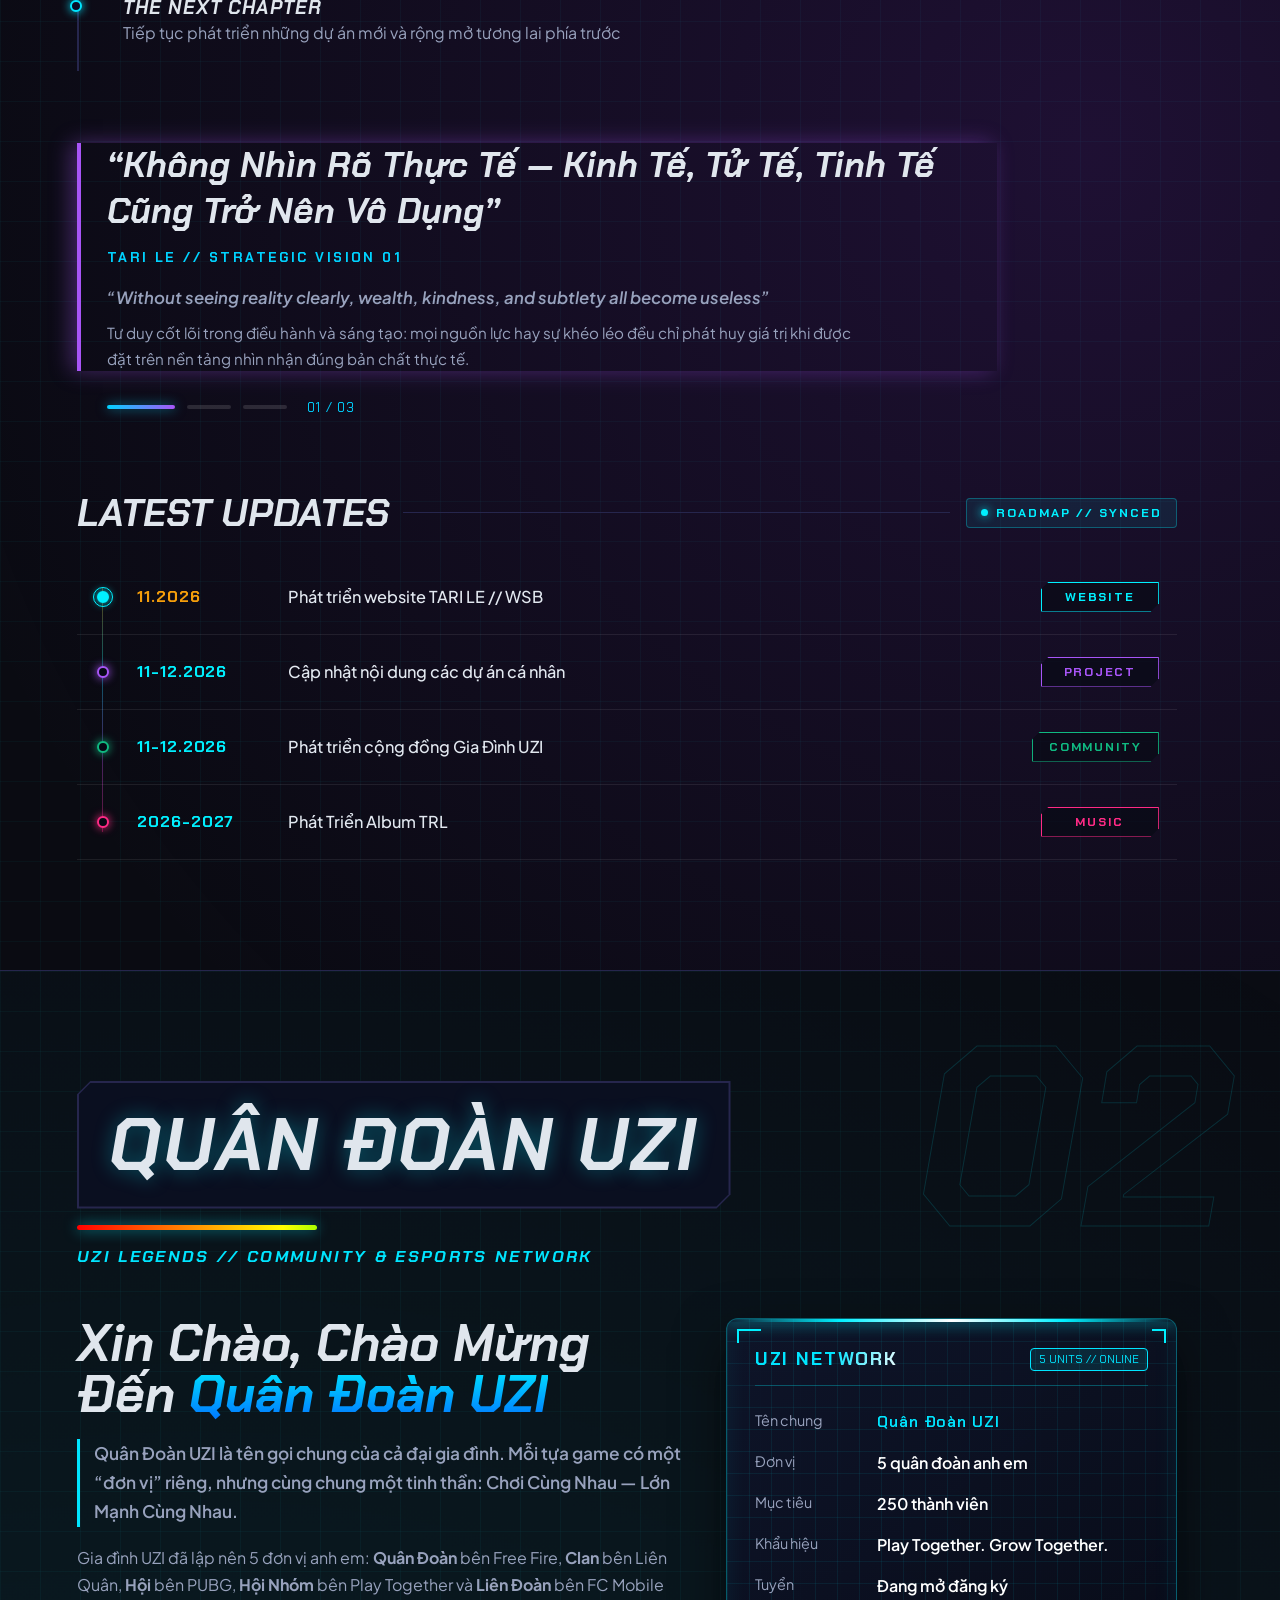
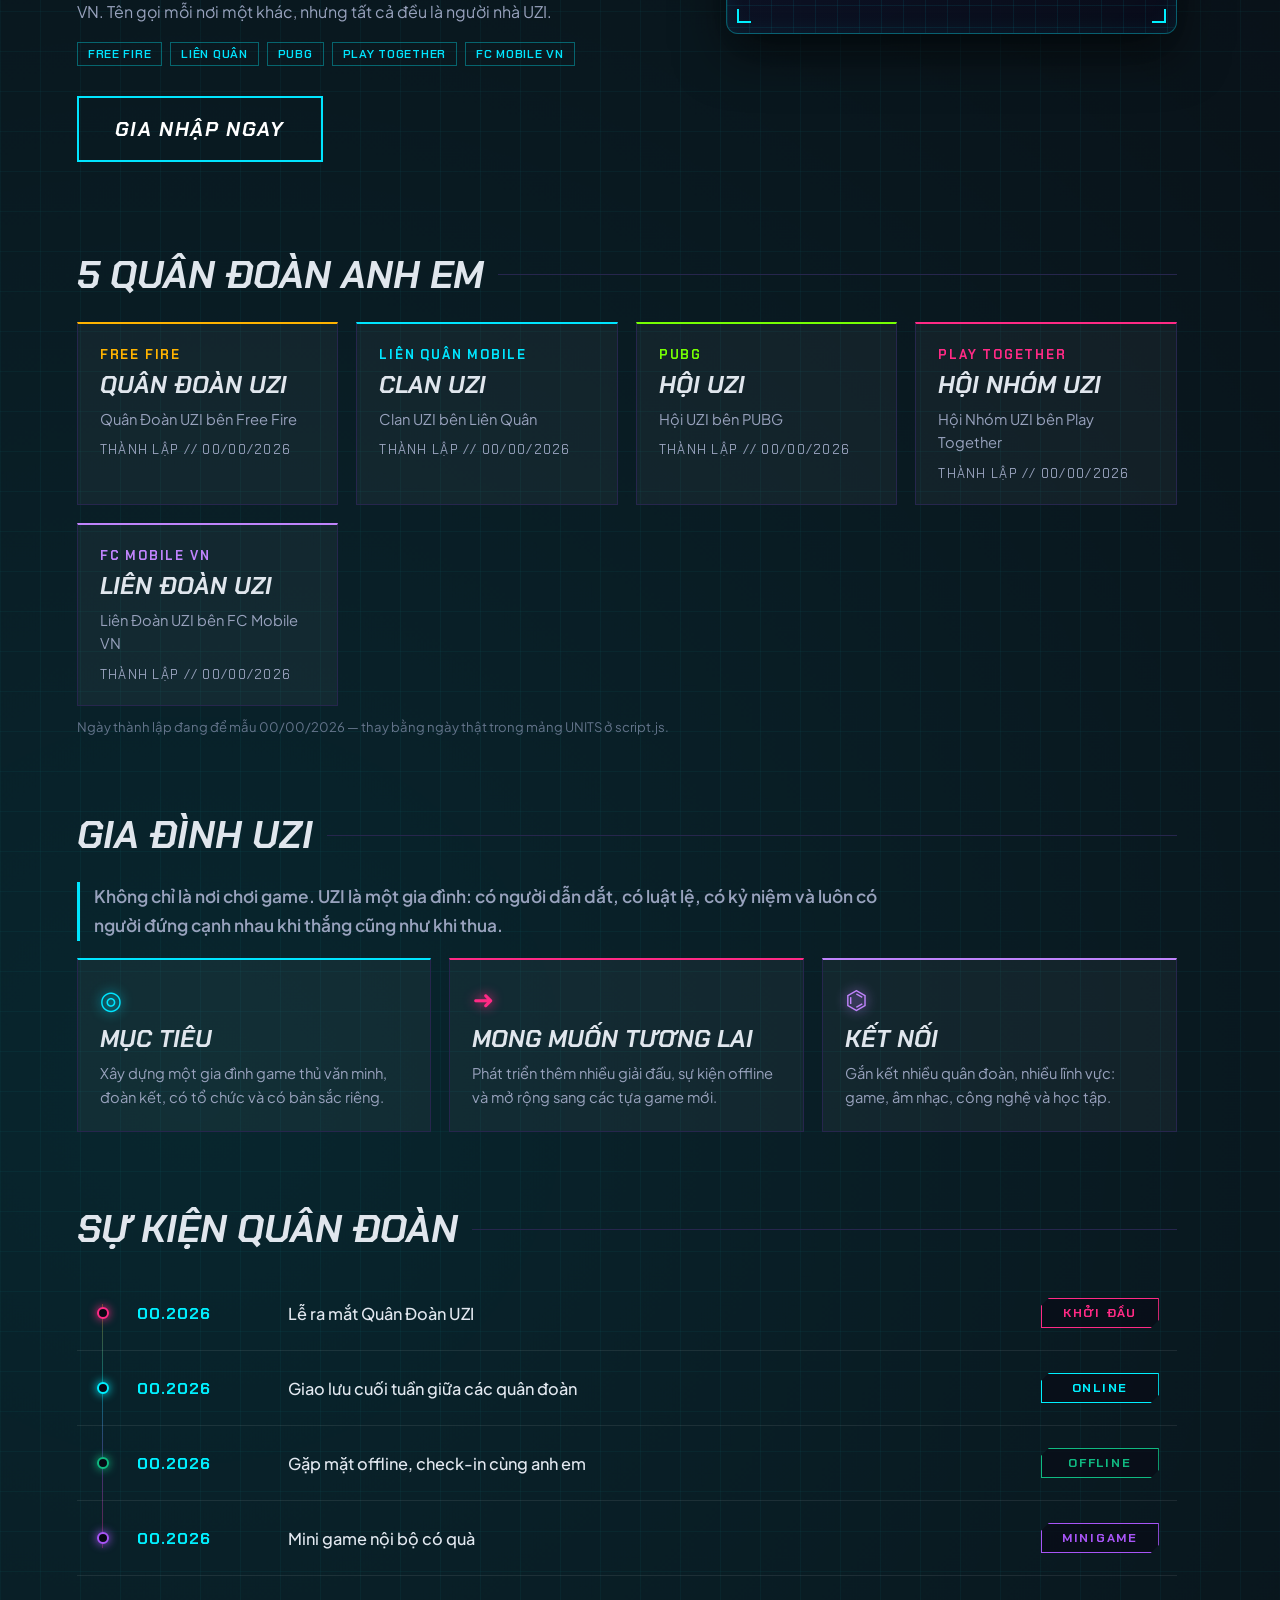
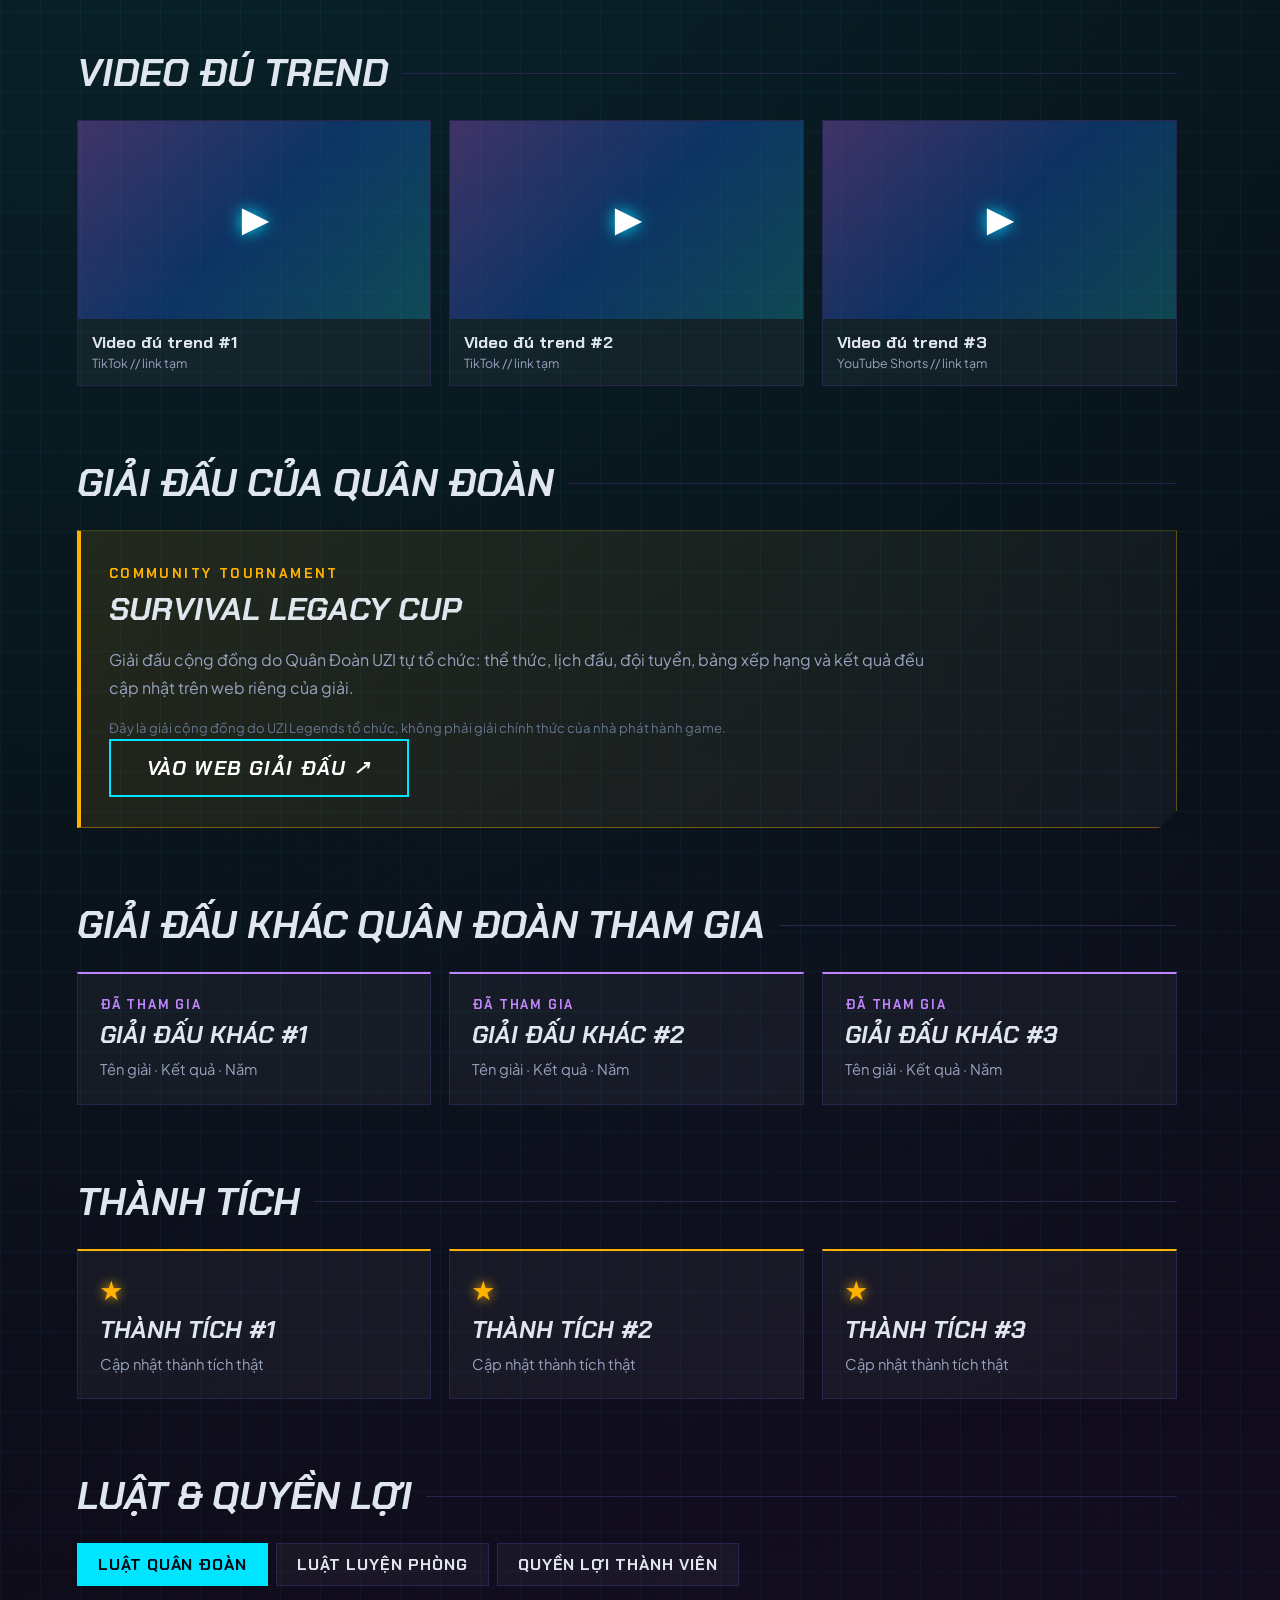
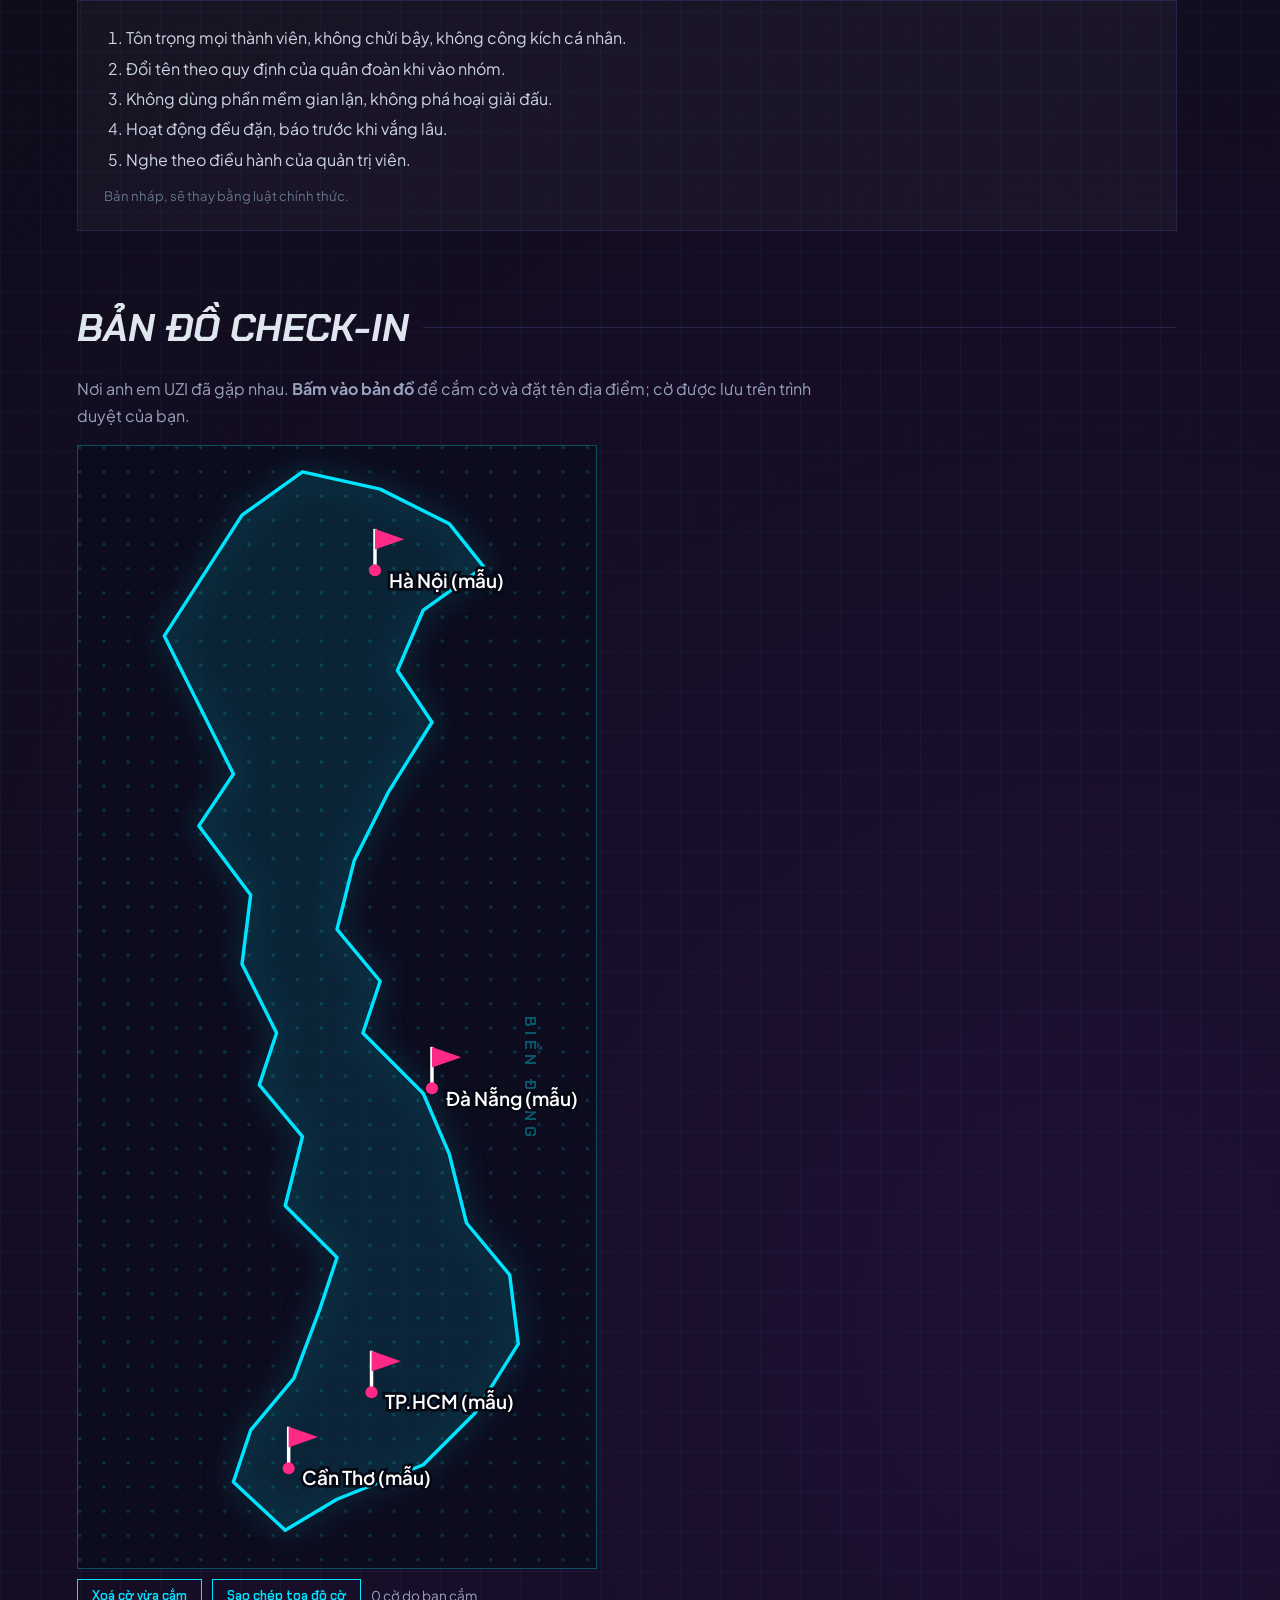
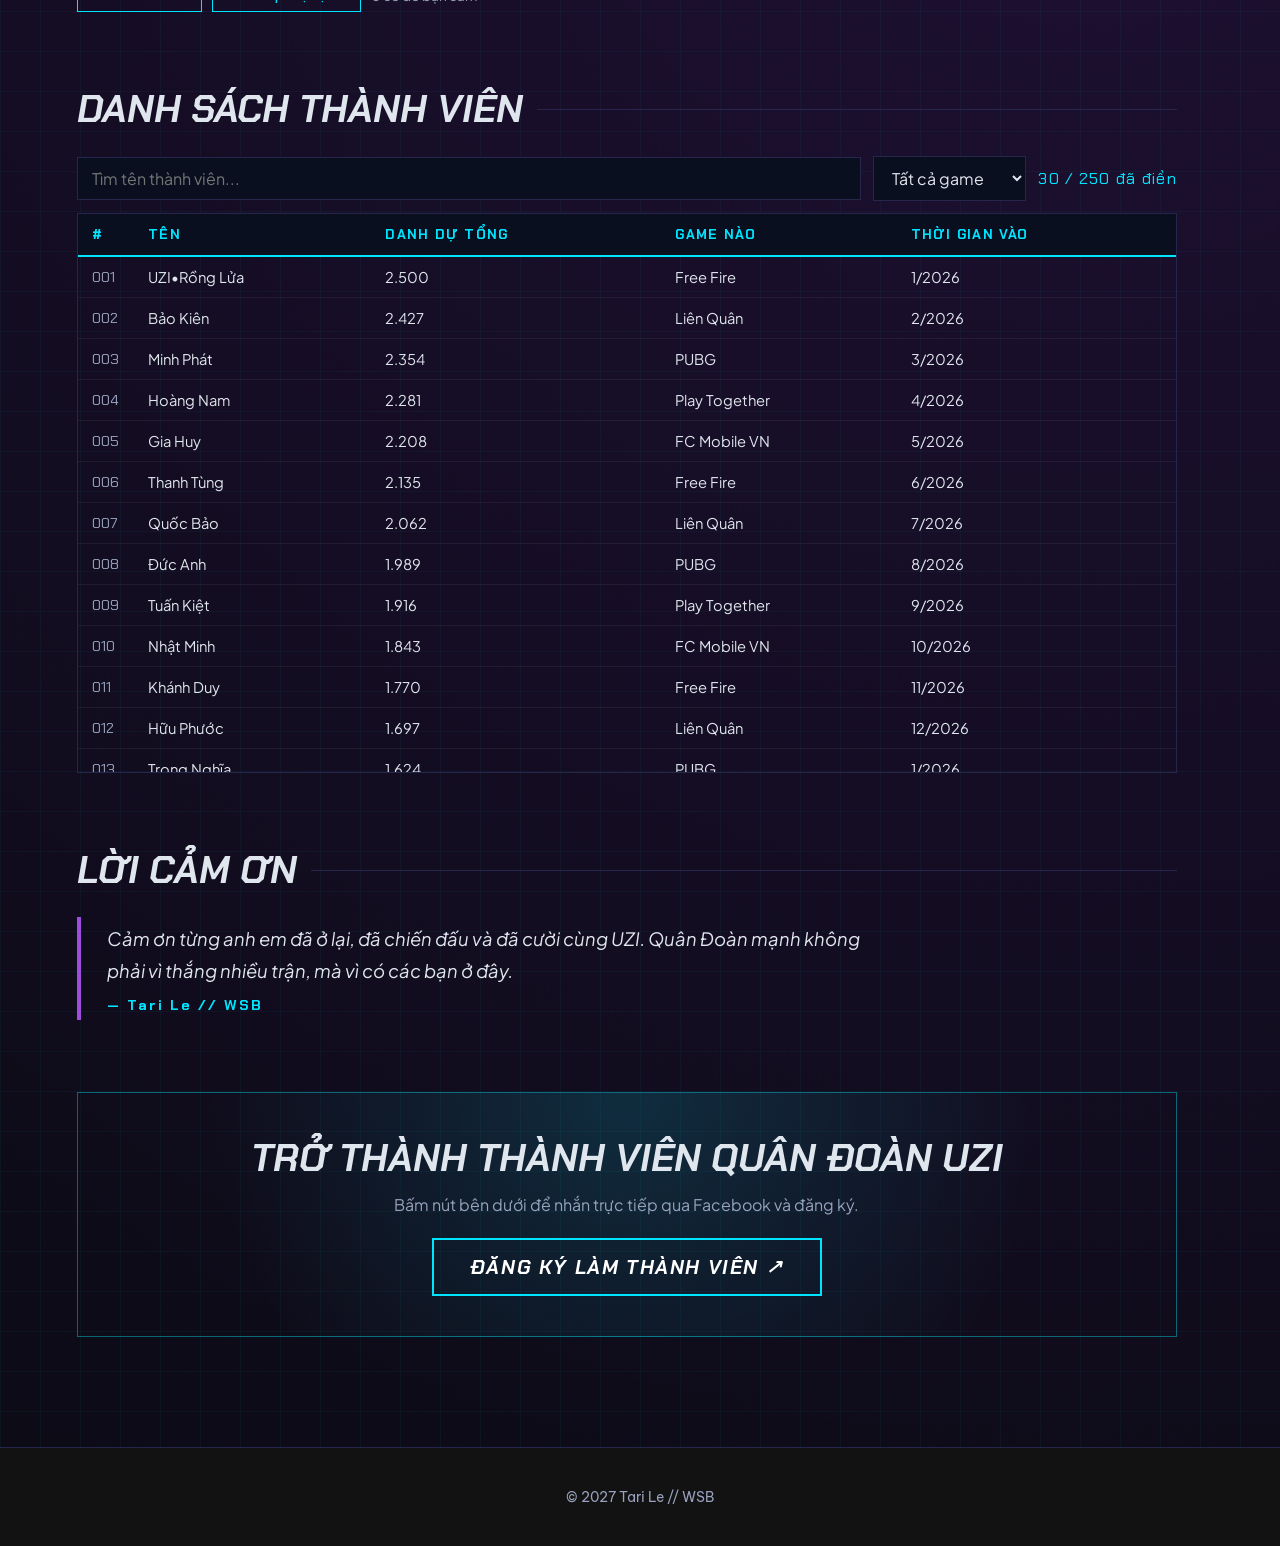
==== commit 2460ca6e: "Add files via upload" ====
--- a/index.html
+++ b/index.html
@@ -23,7 +23,7 @@
   <button class="burger" id="bg" type="button" aria-label="Mở menu" aria-expanded="false"><span></span><span></span><span></span></button>
   <nav id="nav" aria-label="Menu chính">
     <a class="on" href="#gioi-thieu" style="--i:0"><i>01</i><span>Giới Thiệu</span></a>
-    <a class="off" aria-disabled="true" tabindex="-1" title="Sắp ra mắt" style="--i:1"><i>02</i><span>Quân Đoàn UZI</span></a>
+    <a href="#quan-doan-uzi" style="--i:1"><i>02</i><span>Quân Đoàn UZI</span></a>
     <a class="off" aria-disabled="true" tabindex="-1" title="Sắp ra mắt" style="--i:2"><i>03</i><span>Âm Nhạc</span></a>
     <a class="off" aria-disabled="true" tabindex="-1" title="Sắp ra mắt" style="--i:3"><i>04</i><span>Games</span></a>
     <a class="off" aria-disabled="true" tabindex="-1" title="Sắp ra mắt" style="--i:4"><i>05</i><span>Học Tập</span></a>
@@ -65,11 +65,11 @@
         <i class="hud tl"></i><i class="hud tr"></i><i class="hud bl"></i><i class="hud br"></i>
         <div class="ar-head"><h4 class="sc" data-text="Personal Profile">Personal Profile</h4><span>AR HUD // LIVE</span></div>
         <dl>
-          <div class="pr"><dt>Tên</dt><dd class="hl sc" data-text="Tari Le">Tari Le</dd></div>
-          <div class="pr"><dt>Biệt Danh Khác</dt><dd class="sc" data-text="WSB">WSB</dd></div>
-          <div class="pr"><dt>Lĩnh vực</dt><dd class="sc" data-text="Esports, Music &amp; Technology">Esports, Music &amp; Technology</dd></div>
-          <div class="pr"><dt>Vai trò</dt><dd class="sc" data-text="Content Creator / Independent Creator">Content Creator / Independent Creator</dd></div>
-          <div class="pr"><dt>Sở Thích</dt><dd class="sc" data-text="Đọc Sách, Viết Code, Nghe Nhạc, Cờ Vua">Đọc Sách, Viết Code, Nghe Nhạc, Cờ Vua</dd></div>
+          <div class="pr"><dt>Name</dt><dd class="hl sc" data-text="Tari Le">Tari Le</dd></div>
+          <div class="pr"><dt>Alias</dt><dd class="sc" data-text="WSB">WSB</dd></div>
+          <div class="pr"><dt>Field</dt><dd class="sc" data-text="Esports, Music &amp; Technology">Esports, Music &amp; Technology</dd></div>
+          <div class="pr"><dt>Role</dt><dd class="sc" data-text="Content Creator / Independent Creator">Content Creator / Independent Creator</dd></div>
+          <div class="pr"><dt>Interests</dt><dd class="sc" data-text="Reading, Coding, Music, Chess">Reading, Coding, Music, Chess</dd></div>
         </dl>
       </aside>
     </div>
@@ -147,7 +147,97 @@
   </ul>
 
 </section>
-<section class="s rv" id="quan-doan-uzi" hidden><div class="n">02</div><h2>Quân Đoàn UZI</h2><p>Nơi tập hợp cộng đồng: fanpage, box chat, thông báo và mục tiêu.</p></section>
+<section class="s rv about uzi" id="quan-doan-uzi">
+  <div class="n">02</div>
+  <div class="title-frame"><div class="tf-in"><h2>Quân Đoàn UZI</h2></div></div>
+  <div class="rgb-bar" aria-hidden="true"></div>
+  <p class="kick">UZI Legends // Community &amp; Esports Network</p>
+
+  <div class="ab-top">
+    <div>
+      <h3 class="hi">Xin Chào, Chào Mừng Đến <em>Quân Đoàn UZI</em></h3>
+      <p class="lead">Quân Đoàn UZI là tên gọi chung của cả đại gia đình. Mỗi tựa game có một “đơn vị” riêng, nhưng cùng chung một tinh thần: Chơi Cùng Nhau — Lớn Mạnh Cùng Nhau.</p>
+      <p>Gia đình UZI đã lập nên 5 đơn vị anh em: <b>Quân Đoàn</b> bên Free Fire, <b>Clan</b> bên Liên Quân, <b>Hội</b> bên PUBG, <b>Hội Nhóm</b> bên Play Together và <b>Liên Đoàn</b> bên FC Mobile VN. Tên gọi mỗi nơi một khác, nhưng tất cả đều là người nhà UZI.</p>
+      <div class="chips pill"><span>Free Fire</span><span>Liên Quân</span><span>PUBG</span><span>Play Together</span><span>FC Mobile VN</span></div>
+      <p><a class="cta" href="#uz-join" style="opacity:1;animation:none;display:inline-block;margin-top:14px">Gia nhập ngay</a></p>
+    </div>
+    <div class="ar-wrap"><aside class="ar-card">
+      <div class="holo"></div><div class="scan"></div>
+      <i class="hud tl"></i><i class="hud tr"></i><i class="hud bl"></i><i class="hud br"></i>
+      <div class="ar-head"><h4>UZI Network</h4><span>5 UNITS // ONLINE</span></div>
+      <dl>
+        <div class="pr"><dt>Tên chung</dt><dd class="hl">Quân Đoàn UZI</dd></div>
+        <div class="pr"><dt>Đơn vị</dt><dd>5 quân đoàn anh em</dd></div>
+        <div class="pr"><dt>Mục tiêu</dt><dd>250 thành viên</dd></div>
+        <div class="pr"><dt>Khẩu hiệu</dt><dd>Play Together. Grow Together.</dd></div>
+        <div class="pr"><dt>Tuyển</dt><dd>Đang mở đăng ký</dd></div>
+      </dl>
+    </aside></div>
+  </div>
+
+  <h3 class="sub">5 Quân Đoàn Anh Em</h3>
+  <div class="grid" id="uzUnits"></div>
+  <p class="uz-note">Ngày thành lập đang để mẫu 00/00/2026 — thay bằng ngày thật trong mảng UNITS ở script.js.</p>
+
+  <h3 class="sub">Gia Đình UZI</h3>
+  <p class="lead" style="max-width:820px">Không chỉ là nơi chơi game. UZI là một gia đình: có người dẫn dắt, có luật lệ, có kỷ niệm và luôn có người đứng cạnh nhau khi thắng cũng như khi thua.</p>
+  <div class="grid" id="uzFam"></div>
+
+  <h3 class="sub">Sự Kiện Quân Đoàn</h3>
+  <ul class="up-list" id="uzEvents"></ul>
+
+  <h3 class="sub">Video Đú Trend</h3>
+  <div class="grid" id="uzVids"></div>
+
+  <h3 class="sub">Giải Đấu Của Quân Đoàn</h3>
+  <div class="uz-feat">
+    <small>COMMUNITY TOURNAMENT</small>
+    <h4>Survival Legacy Cup</h4>
+    <p>Giải đấu cộng đồng do Quân Đoàn UZI tự tổ chức: thể thức, lịch đấu, đội tuyển, bảng xếp hạng và kết quả đều cập nhật trên web riêng của giải.</p>
+    <p class="uz-note">Đây là giải cộng đồng do UZI Legends tổ chức, không phải giải chính thức của nhà phát hành game.</p>
+    <a class="cta" href="https://example.com/survival-legacy-cup" target="_blank" rel="noopener" style="opacity:1;animation:none;display:inline-block">Vào web giải đấu ↗</a>
+  </div>
+
+  <h3 class="sub">Giải Đấu Khác Quân Đoàn Tham Gia</h3>
+  <div class="grid" id="uzOther"></div>
+
+  <h3 class="sub">Thành Tích</h3>
+  <div class="grid" id="uzAch"></div>
+
+  <h3 class="sub">Luật &amp; Quyền Lợi</h3>
+  <div class="uz-tabs" id="uzTabs" role="tablist"></div>
+  <div class="uz-pane" id="uzPane"></div>
+
+  <h3 class="sub">Bản Đồ Check-in</h3>
+  <p>Nơi anh em UZI đã gặp nhau. <b>Bấm vào bản đồ</b> để cắm cờ và đặt tên địa điểm; cờ được lưu trên trình duyệt của bạn.</p>
+  <div class="uz-map">
+    <svg id="uzSvg" viewBox="0 0 300 650" role="img" aria-label="Bản đồ Việt Nam cách điệu để cắm cờ check-in">
+      <defs><pattern id="uzDots" width="14" height="14" patternUnits="userSpaceOnUse"><circle cx="1" cy="1" r="1" fill="rgba(0,240,255,.18)"/></pattern></defs>
+      <rect width="300" height="650" fill="url(#uzDots)"/>
+      <path class="uz-vn" d="M95 40L130 15L175 25L215 45L235 70L200 95L185 130L205 160L180 200L160 240L150 280L175 310L165 340L200 375L215 410L225 450L250 480L255 520L230 560L200 590L150 610L120 628L90 600L100 570L125 540L140 500L150 470L120 440L130 400L105 370L115 340L95 300L100 260L70 220L90 190L70 150L50 110Z"/>
+      <text x="262" y="330" class="uz-sea">BIỂN ĐÔNG</text>
+      <g id="uzSample"></g><g id="uzMine"></g>
+    </svg>
+    <div class="uz-mapbar"><button type="button" id="uzUndo">Xoá cờ vừa cắm</button><button type="button" id="uzCopy">Sao chép toạ độ cờ</button><span id="uzCnt"></span></div>
+  </div>
+
+  <h3 class="sub">Danh Sách Thành Viên</h3>
+  <div class="uz-filter">
+    <input id="uzQ" type="search" placeholder="Tìm tên thành viên..." aria-label="Tìm tên thành viên">
+    <select id="uzG" aria-label="Lọc theo game"></select>
+    <span id="uzMc"></span>
+  </div>
+  <div class="uz-tw"><table id="uzTbl"><thead><tr><th>#</th><th>Tên</th><th>Danh Dự Tổng</th><th>Game Nào</th><th>Thời Gian Vào</th></tr></thead><tbody></tbody></table></div>
+
+  <h3 class="sub">Lời Cảm Ơn</h3>
+  <blockquote class="uz-thx">Cảm ơn từng anh em đã ở lại, đã chiến đấu và đã cười cùng UZI. Quân Đoàn mạnh không phải vì thắng nhiều trận, mà vì có các bạn ở đây.<cite>— Tari Le // WSB</cite></blockquote>
+
+  <div class="uz-join" id="uz-join">
+    <h3>Trở thành thành viên Quân Đoàn UZI</h3>
+    <p>Bấm nút bên dưới để nhắn trực tiếp qua Facebook và đăng ký.</p>
+    <a class="cta" href="https://facebook.com/ten-facebook-cua-ban" target="_blank" rel="noopener" style="opacity:1;animation:none;display:inline-block">Đăng ký làm thành viên ↗</a>
+  </div>
+</section>
 <section class="s rv" id="am-nhac" hidden><div class="n">03</div><h2>Âm Nhạc</h2><p>Album TRL của Tari Le // WSB sẽ có mặt tại đây.</p></section>
 <section class="s rv" id="games" hidden><div class="n">04</div><h2>Games</h2><p>Free Fire, Liên Quân, FC Mobile, Minecraft: giải đấu và server.</p></section>
 <section class="s rv" id="hoc-tap" hidden><div class="n">05</div><h2>Học Tập</h2><p>Chia sẻ tài liệu, Discord học nhóm và lộ trình học.</p></section>
--- a/style.css
+++ b/style.css
@@ -349,3 +349,51 @@
   .up-badge{grid-column:2/3;grid-row:1/3}
 }
 @media (prefers-reduced-motion:reduce){.up-ld,.up-dot.up-on::after{animation:none}.up-row,.up-row::after{transition:none}}
+
+/* ---------- TRANG 02: QUÂN ĐOÀN UZI ---------- */
+.uzi .uz-note{margin:10px 0 0;font-size:.82rem;color:#64748b}
+.uzi .card b{color:#fff}
+.uzi .card .d{display:block;margin-top:10px;font-family:var(--disp);font-size:.8rem;letter-spacing:.1em;color:var(--muted)}
+.uz-vid{display:block;border:1px solid var(--line);background:rgba(255,255,255,.04);transition:transform .3s,border-color .3s}
+.uz-vid:hover{transform:translateY(-4px);border-color:var(--cyan)}
+.uz-th{display:grid;place-items:center;aspect-ratio:16/9;background:linear-gradient(135deg,#9D4EDD55,#0052D455,#00E5FF33);font-size:2.2rem;color:#fff;text-shadow:0 0 16px var(--cyan)}
+.uz-vid b{display:block;padding:12px 14px 2px;font-family:var(--disp);font-size:1.05rem}
+.uz-vid small{display:block;padding:0 14px 14px;font-size:.78rem;color:var(--muted)}
+.uz-feat{max-width:1100px;padding:30px 28px;border:1px solid rgba(255,179,0,.4);border-left:4px solid var(--gold);background:linear-gradient(120deg,rgba(255,179,0,.1),rgba(255,255,255,.03));clip-path:polygon(0 0,100% 0,100% calc(100% - 18px),calc(100% - 18px) 100%,0 100%)}
+.uz-feat small{font-family:var(--disp);font-weight:700;letter-spacing:.18em;color:var(--gold)}
+.uz-feat h4{margin:6px 0 10px;font-family:var(--disp);font-style:italic;font-size:2rem;text-transform:uppercase}
+.uz-feat p{max-width:70ch}
+.uz-tabs{display:flex;flex-wrap:wrap;gap:8px;max-width:1100px}
+.uz-tabs button{padding:10px 20px;border:1px solid var(--line);background:rgba(255,255,255,.04);color:var(--text);font:700 1rem var(--disp);text-transform:uppercase;letter-spacing:.06em;cursor:pointer;transition:all .25s}
+.uz-tabs button:hover{border-color:var(--cyan)}
+.uz-tabs button.on{background:var(--cyan);border-color:var(--cyan);color:#060814}
+.uz-tabs button:focus-visible,.uz-mapbar button:focus-visible{outline:2px solid var(--gold);outline-offset:3px}
+.uz-pane{max-width:1100px;margin-top:14px;padding:22px 26px;border:1px solid var(--line);background:rgba(255,255,255,.03)}
+.uz-pane ol{margin:0;padding-left:22px;line-height:1.9;color:#cbd5e1}
+.uz-map{max-width:520px}
+#uzSvg{display:block;width:100%;height:auto;cursor:crosshair;border:1px solid rgba(0,240,255,.3);background:rgba(9,12,26,.7)}
+.uz-vn{fill:rgba(0,229,255,.08);stroke:var(--cyan);stroke-width:2;stroke-linejoin:round;filter:drop-shadow(0 0 8px rgba(0,229,255,.5))}
+.uz-sea{font:700 9px var(--disp);letter-spacing:.3em;fill:rgba(0,229,255,.35);writing-mode:vertical-rl}
+#uzSvg text.pl{font:600 11px var(--body);fill:#fff;paint-order:stroke;stroke:#060814;stroke-width:3px;pointer-events:none}
+#uzSvg g.pin{pointer-events:none;animation:pinIn .4s cubic-bezier(.2,1.6,.4,1) both;transform-box:fill-box}
+@keyframes pinIn{from{opacity:0;transform:translateY(-14px)}}
+.uz-mapbar{display:flex;flex-wrap:wrap;align-items:center;gap:10px;margin-top:10px;font-size:.85rem;color:var(--muted)}
+.uz-mapbar button{padding:7px 14px;border:1px solid var(--cyan);background:transparent;color:var(--cyan);font:600 .8rem var(--disp);cursor:pointer}
+.uz-mapbar button:hover{background:var(--cyan);color:#060814}
+.uz-filter{display:flex;flex-wrap:wrap;align-items:center;gap:12px;max-width:1100px;margin-bottom:12px}
+.uz-filter input,.uz-filter select{padding:10px 14px;border:1px solid var(--line);background:#0a0f20;color:var(--text);font:inherit}
+.uz-filter input{flex:1;min-width:200px}
+.uz-filter input:focus,.uz-filter select:focus{outline:2px solid var(--cyan)}
+#uzMc{font-family:var(--disp);color:var(--cyan);letter-spacing:.08em}
+.uz-tw{max-width:1100px;max-height:560px;overflow:auto;border:1px solid var(--line)}
+#uzTbl{width:100%;min-width:560px;border-collapse:collapse}
+#uzTbl th{position:sticky;top:0;z-index:1;padding:12px 14px;text-align:left;font:700 .85rem var(--disp);letter-spacing:.1em;text-transform:uppercase;color:var(--cyan);background:#0a0f20;border-bottom:2px solid var(--cyan)}
+#uzTbl td{padding:10px 14px;border-bottom:1px solid rgba(255,255,255,.06);font-size:.92rem}
+#uzTbl tr:hover td{background:rgba(0,229,255,.06)}
+#uzTbl td:first-child{width:56px;color:var(--muted);font-family:var(--disp)}
+#uzTbl tr.em td:not(:first-child){color:#475569}
+.uz-thx{max-width:820px;margin:0;padding:6px 0 6px 26px;border-left:4px solid var(--purple);font-size:1.15rem;line-height:1.7;font-style:italic}
+.uz-thx cite{display:block;margin-top:10px;font:700 .9rem var(--disp);font-style:normal;letter-spacing:.14em;color:var(--cyan)}
+.uz-join{max-width:1100px;margin-top:72px;padding:40px 28px;text-align:center;border:1px solid rgba(0,240,255,.4);background:radial-gradient(circle at 50% 0,rgba(0,240,255,.14),transparent 70%)}
+.uz-join h3{margin:0 0 8px;font:italic 800 clamp(1.6rem,4vw,2.4rem) var(--disp);text-transform:uppercase}
+.uz-join p{margin:0 auto 20px}
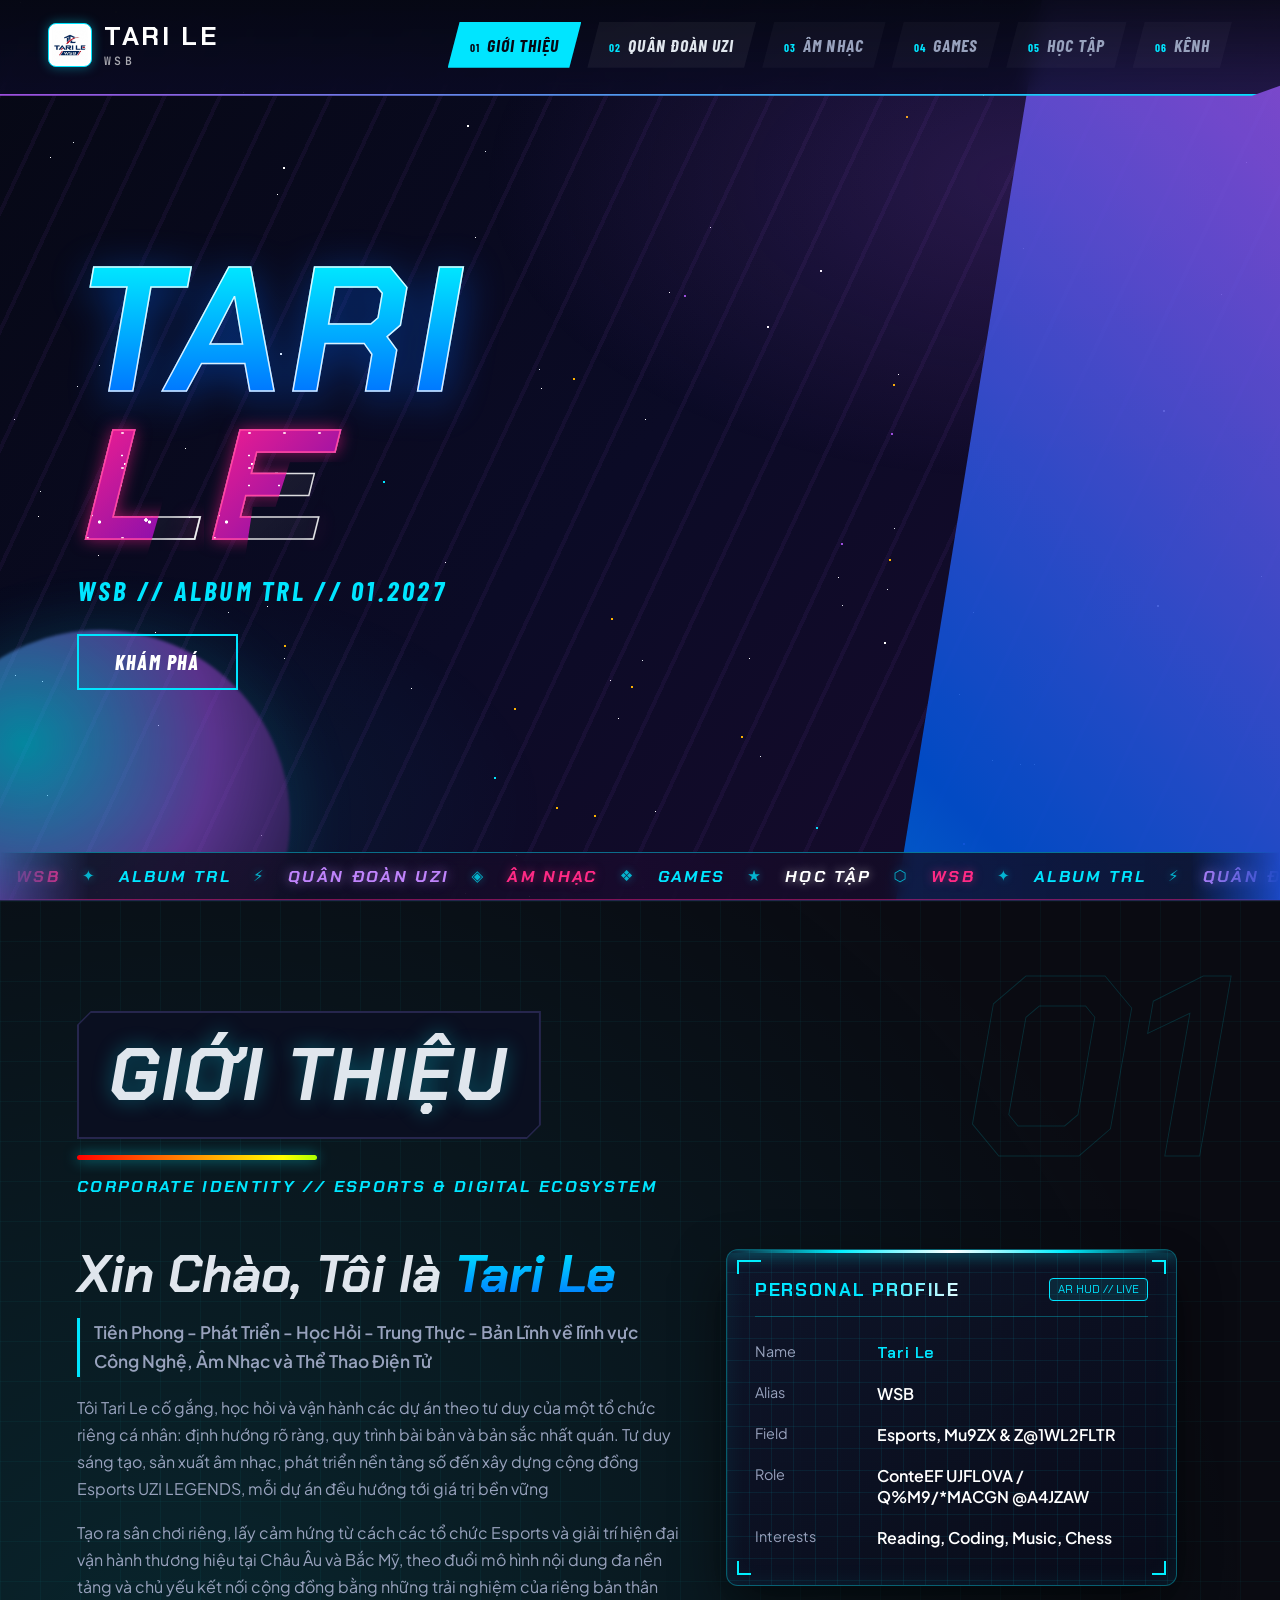
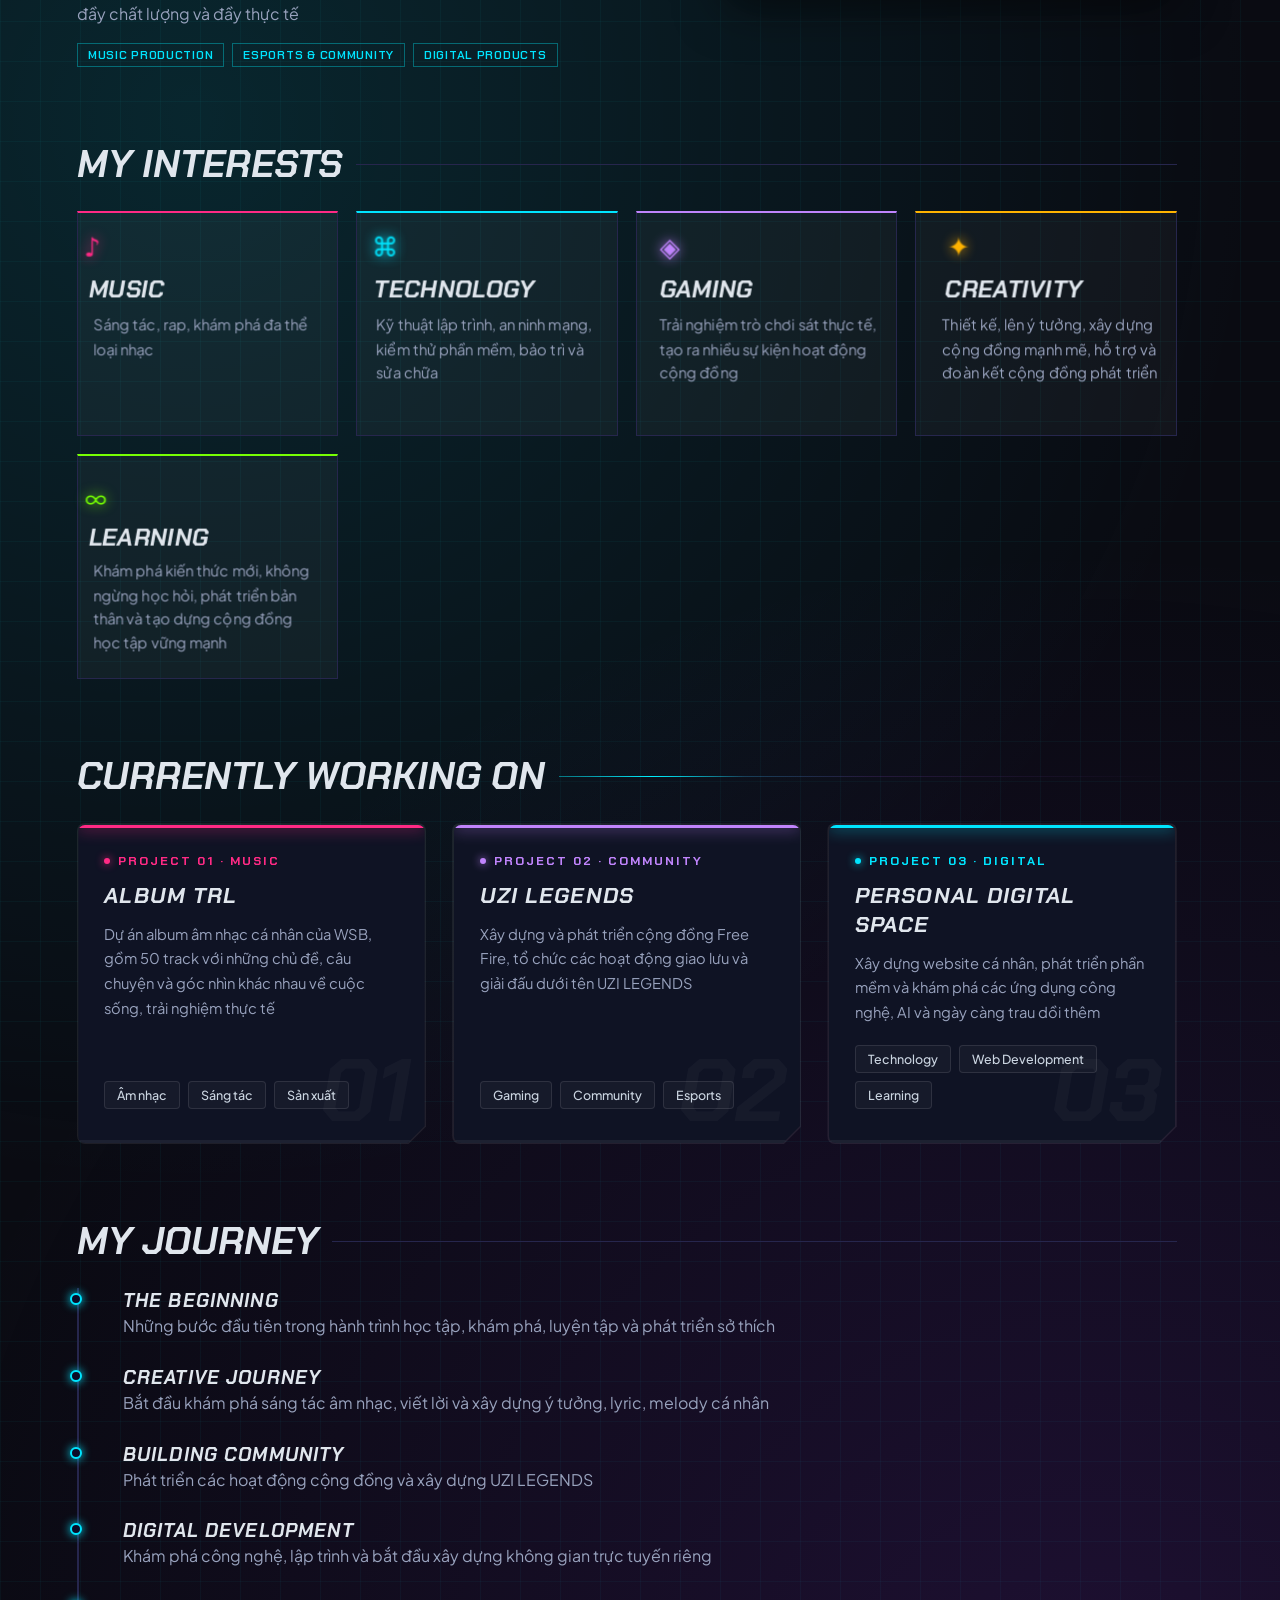
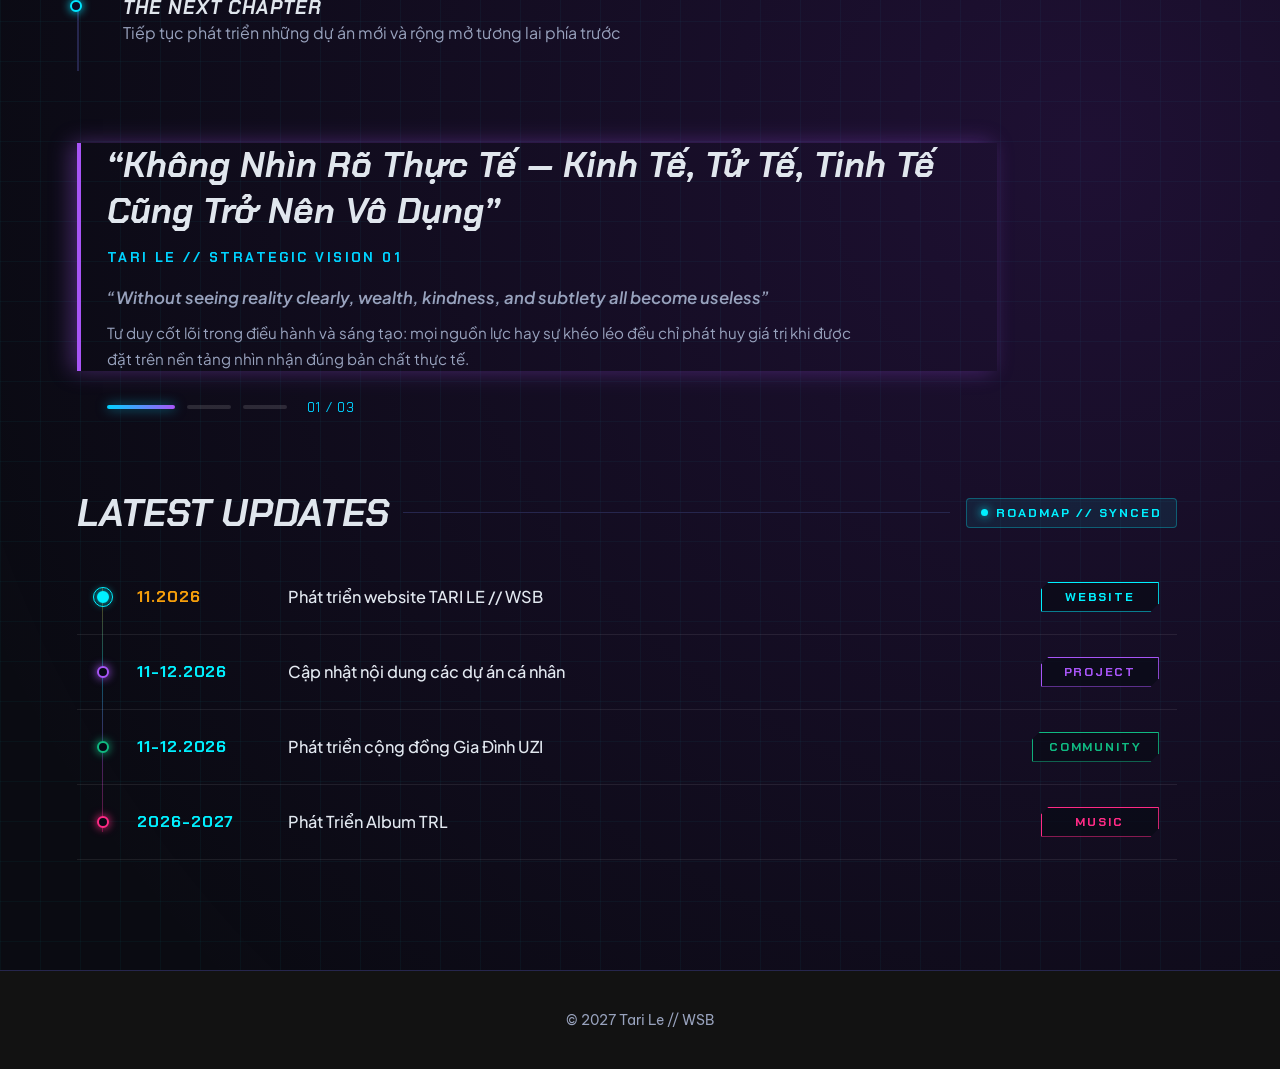
==== commit 336f785a: "Add files via upload" ====
--- a/index.html
+++ b/index.html
@@ -23,7 +23,7 @@
   <button class="burger" id="bg" type="button" aria-label="Mở menu" aria-expanded="false"><span></span><span></span><span></span></button>
   <nav id="nav" aria-label="Menu chính">
     <a class="on" href="#gioi-thieu" style="--i:0"><i>01</i><span>Giới Thiệu</span></a>
-    <a href="#quan-doan-uzi" style="--i:1"><i>02</i><span>Quân Đoàn UZI</span></a>
+    <a href="quan-doan-uzi.html" style="--i:1"><i>02</i><span>Quân Đoàn UZI</span></a>
     <a class="off" aria-disabled="true" tabindex="-1" title="Sắp ra mắt" style="--i:2"><i>03</i><span>Âm Nhạc</span></a>
     <a class="off" aria-disabled="true" tabindex="-1" title="Sắp ra mắt" style="--i:3"><i>04</i><span>Games</span></a>
     <a class="off" aria-disabled="true" tabindex="-1" title="Sắp ra mắt" style="--i:4"><i>05</i><span>Học Tập</span></a>
@@ -147,97 +147,6 @@
   </ul>
 
 </section>
-<section class="s rv about uzi" id="quan-doan-uzi">
-  <div class="n">02</div>
-  <div class="title-frame"><div class="tf-in"><h2>Quân Đoàn UZI</h2></div></div>
-  <div class="rgb-bar" aria-hidden="true"></div>
-  <p class="kick">UZI Legends // Community &amp; Esports Network</p>
-
-  <div class="ab-top">
-    <div>
-      <h3 class="hi">Xin Chào, Chào Mừng Đến <em>Quân Đoàn UZI</em></h3>
-      <p class="lead">Quân Đoàn UZI là tên gọi chung của cả đại gia đình. Mỗi tựa game có một “đơn vị” riêng, nhưng cùng chung một tinh thần: Chơi Cùng Nhau — Lớn Mạnh Cùng Nhau.</p>
-      <p>Gia đình UZI đã lập nên 5 đơn vị anh em: <b>Quân Đoàn</b> bên Free Fire, <b>Clan</b> bên Liên Quân, <b>Hội</b> bên PUBG, <b>Hội Nhóm</b> bên Play Together và <b>Liên Đoàn</b> bên FC Mobile VN. Tên gọi mỗi nơi một khác, nhưng tất cả đều là người nhà UZI.</p>
-      <div class="chips pill"><span>Free Fire</span><span>Liên Quân</span><span>PUBG</span><span>Play Together</span><span>FC Mobile VN</span></div>
-      <p><a class="cta" href="#uz-join" style="opacity:1;animation:none;display:inline-block;margin-top:14px">Gia nhập ngay</a></p>
-    </div>
-    <div class="ar-wrap"><aside class="ar-card">
-      <div class="holo"></div><div class="scan"></div>
-      <i class="hud tl"></i><i class="hud tr"></i><i class="hud bl"></i><i class="hud br"></i>
-      <div class="ar-head"><h4>UZI Network</h4><span>5 UNITS // ONLINE</span></div>
-      <dl>
-        <div class="pr"><dt>Tên chung</dt><dd class="hl">Quân Đoàn UZI</dd></div>
-        <div class="pr"><dt>Đơn vị</dt><dd>5 quân đoàn anh em</dd></div>
-        <div class="pr"><dt>Mục tiêu</dt><dd>250 thành viên</dd></div>
-        <div class="pr"><dt>Khẩu hiệu</dt><dd>Play Together. Grow Together.</dd></div>
-        <div class="pr"><dt>Tuyển</dt><dd>Đang mở đăng ký</dd></div>
-      </dl>
-    </aside></div>
-  </div>
-
-  <h3 class="sub">5 Quân Đoàn Anh Em</h3>
-  <div class="grid" id="uzUnits"></div>
-  <p class="uz-note">Ngày thành lập đang để mẫu 00/00/2026 — thay bằng ngày thật trong mảng UNITS ở script.js.</p>
-
-  <h3 class="sub">Gia Đình UZI</h3>
-  <p class="lead" style="max-width:820px">Không chỉ là nơi chơi game. UZI là một gia đình: có người dẫn dắt, có luật lệ, có kỷ niệm và luôn có người đứng cạnh nhau khi thắng cũng như khi thua.</p>
-  <div class="grid" id="uzFam"></div>
-
-  <h3 class="sub">Sự Kiện Quân Đoàn</h3>
-  <ul class="up-list" id="uzEvents"></ul>
-
-  <h3 class="sub">Video Đú Trend</h3>
-  <div class="grid" id="uzVids"></div>
-
-  <h3 class="sub">Giải Đấu Của Quân Đoàn</h3>
-  <div class="uz-feat">
-    <small>COMMUNITY TOURNAMENT</small>
-    <h4>Survival Legacy Cup</h4>
-    <p>Giải đấu cộng đồng do Quân Đoàn UZI tự tổ chức: thể thức, lịch đấu, đội tuyển, bảng xếp hạng và kết quả đều cập nhật trên web riêng của giải.</p>
-    <p class="uz-note">Đây là giải cộng đồng do UZI Legends tổ chức, không phải giải chính thức của nhà phát hành game.</p>
-    <a class="cta" href="https://example.com/survival-legacy-cup" target="_blank" rel="noopener" style="opacity:1;animation:none;display:inline-block">Vào web giải đấu ↗</a>
-  </div>
-
-  <h3 class="sub">Giải Đấu Khác Quân Đoàn Tham Gia</h3>
-  <div class="grid" id="uzOther"></div>
-
-  <h3 class="sub">Thành Tích</h3>
-  <div class="grid" id="uzAch"></div>
-
-  <h3 class="sub">Luật &amp; Quyền Lợi</h3>
-  <div class="uz-tabs" id="uzTabs" role="tablist"></div>
-  <div class="uz-pane" id="uzPane"></div>
-
-  <h3 class="sub">Bản Đồ Check-in</h3>
-  <p>Nơi anh em UZI đã gặp nhau. <b>Bấm vào bản đồ</b> để cắm cờ và đặt tên địa điểm; cờ được lưu trên trình duyệt của bạn.</p>
-  <div class="uz-map">
-    <svg id="uzSvg" viewBox="0 0 300 650" role="img" aria-label="Bản đồ Việt Nam cách điệu để cắm cờ check-in">
-      <defs><pattern id="uzDots" width="14" height="14" patternUnits="userSpaceOnUse"><circle cx="1" cy="1" r="1" fill="rgba(0,240,255,.18)"/></pattern></defs>
-      <rect width="300" height="650" fill="url(#uzDots)"/>
-      <path class="uz-vn" d="M95 40L130 15L175 25L215 45L235 70L200 95L185 130L205 160L180 200L160 240L150 280L175 310L165 340L200 375L215 410L225 450L250 480L255 520L230 560L200 590L150 610L120 628L90 600L100 570L125 540L140 500L150 470L120 440L130 400L105 370L115 340L95 300L100 260L70 220L90 190L70 150L50 110Z"/>
-      <text x="262" y="330" class="uz-sea">BIỂN ĐÔNG</text>
-      <g id="uzSample"></g><g id="uzMine"></g>
-    </svg>
-    <div class="uz-mapbar"><button type="button" id="uzUndo">Xoá cờ vừa cắm</button><button type="button" id="uzCopy">Sao chép toạ độ cờ</button><span id="uzCnt"></span></div>
-  </div>
-
-  <h3 class="sub">Danh Sách Thành Viên</h3>
-  <div class="uz-filter">
-    <input id="uzQ" type="search" placeholder="Tìm tên thành viên..." aria-label="Tìm tên thành viên">
-    <select id="uzG" aria-label="Lọc theo game"></select>
-    <span id="uzMc"></span>
-  </div>
-  <div class="uz-tw"><table id="uzTbl"><thead><tr><th>#</th><th>Tên</th><th>Danh Dự Tổng</th><th>Game Nào</th><th>Thời Gian Vào</th></tr></thead><tbody></tbody></table></div>
-
-  <h3 class="sub">Lời Cảm Ơn</h3>
-  <blockquote class="uz-thx">Cảm ơn từng anh em đã ở lại, đã chiến đấu và đã cười cùng UZI. Quân Đoàn mạnh không phải vì thắng nhiều trận, mà vì có các bạn ở đây.<cite>— Tari Le // WSB</cite></blockquote>
-
-  <div class="uz-join" id="uz-join">
-    <h3>Trở thành thành viên Quân Đoàn UZI</h3>
-    <p>Bấm nút bên dưới để nhắn trực tiếp qua Facebook và đăng ký.</p>
-    <a class="cta" href="https://facebook.com/ten-facebook-cua-ban" target="_blank" rel="noopener" style="opacity:1;animation:none;display:inline-block">Đăng ký làm thành viên ↗</a>
-  </div>
-</section>
 <section class="s rv" id="am-nhac" hidden><div class="n">03</div><h2>Âm Nhạc</h2><p>Album TRL của Tari Le // WSB sẽ có mặt tại đây.</p></section>
 <section class="s rv" id="games" hidden><div class="n">04</div><h2>Games</h2><p>Free Fire, Liên Quân, FC Mobile, Minecraft: giải đấu và server.</p></section>
 <section class="s rv" id="hoc-tap" hidden><div class="n">05</div><h2>Học Tập</h2><p>Chia sẻ tài liệu, Discord học nhóm và lộ trình học.</p></section>
--- a/style.css
+++ b/style.css
@@ -349,51 +349,3 @@
   .up-badge{grid-column:2/3;grid-row:1/3}
 }
 @media (prefers-reduced-motion:reduce){.up-ld,.up-dot.up-on::after{animation:none}.up-row,.up-row::after{transition:none}}
-
-/* ---------- TRANG 02: QUÂN ĐOÀN UZI ---------- */
-.uzi .uz-note{margin:10px 0 0;font-size:.82rem;color:#64748b}
-.uzi .card b{color:#fff}
-.uzi .card .d{display:block;margin-top:10px;font-family:var(--disp);font-size:.8rem;letter-spacing:.1em;color:var(--muted)}
-.uz-vid{display:block;border:1px solid var(--line);background:rgba(255,255,255,.04);transition:transform .3s,border-color .3s}
-.uz-vid:hover{transform:translateY(-4px);border-color:var(--cyan)}
-.uz-th{display:grid;place-items:center;aspect-ratio:16/9;background:linear-gradient(135deg,#9D4EDD55,#0052D455,#00E5FF33);font-size:2.2rem;color:#fff;text-shadow:0 0 16px var(--cyan)}
-.uz-vid b{display:block;padding:12px 14px 2px;font-family:var(--disp);font-size:1.05rem}
-.uz-vid small{display:block;padding:0 14px 14px;font-size:.78rem;color:var(--muted)}
-.uz-feat{max-width:1100px;padding:30px 28px;border:1px solid rgba(255,179,0,.4);border-left:4px solid var(--gold);background:linear-gradient(120deg,rgba(255,179,0,.1),rgba(255,255,255,.03));clip-path:polygon(0 0,100% 0,100% calc(100% - 18px),calc(100% - 18px) 100%,0 100%)}
-.uz-feat small{font-family:var(--disp);font-weight:700;letter-spacing:.18em;color:var(--gold)}
-.uz-feat h4{margin:6px 0 10px;font-family:var(--disp);font-style:italic;font-size:2rem;text-transform:uppercase}
-.uz-feat p{max-width:70ch}
-.uz-tabs{display:flex;flex-wrap:wrap;gap:8px;max-width:1100px}
-.uz-tabs button{padding:10px 20px;border:1px solid var(--line);background:rgba(255,255,255,.04);color:var(--text);font:700 1rem var(--disp);text-transform:uppercase;letter-spacing:.06em;cursor:pointer;transition:all .25s}
-.uz-tabs button:hover{border-color:var(--cyan)}
-.uz-tabs button.on{background:var(--cyan);border-color:var(--cyan);color:#060814}
-.uz-tabs button:focus-visible,.uz-mapbar button:focus-visible{outline:2px solid var(--gold);outline-offset:3px}
-.uz-pane{max-width:1100px;margin-top:14px;padding:22px 26px;border:1px solid var(--line);background:rgba(255,255,255,.03)}
-.uz-pane ol{margin:0;padding-left:22px;line-height:1.9;color:#cbd5e1}
-.uz-map{max-width:520px}
-#uzSvg{display:block;width:100%;height:auto;cursor:crosshair;border:1px solid rgba(0,240,255,.3);background:rgba(9,12,26,.7)}
-.uz-vn{fill:rgba(0,229,255,.08);stroke:var(--cyan);stroke-width:2;stroke-linejoin:round;filter:drop-shadow(0 0 8px rgba(0,229,255,.5))}
-.uz-sea{font:700 9px var(--disp);letter-spacing:.3em;fill:rgba(0,229,255,.35);writing-mode:vertical-rl}
-#uzSvg text.pl{font:600 11px var(--body);fill:#fff;paint-order:stroke;stroke:#060814;stroke-width:3px;pointer-events:none}
-#uzSvg g.pin{pointer-events:none;animation:pinIn .4s cubic-bezier(.2,1.6,.4,1) both;transform-box:fill-box}
-@keyframes pinIn{from{opacity:0;transform:translateY(-14px)}}
-.uz-mapbar{display:flex;flex-wrap:wrap;align-items:center;gap:10px;margin-top:10px;font-size:.85rem;color:var(--muted)}
-.uz-mapbar button{padding:7px 14px;border:1px solid var(--cyan);background:transparent;color:var(--cyan);font:600 .8rem var(--disp);cursor:pointer}
-.uz-mapbar button:hover{background:var(--cyan);color:#060814}
-.uz-filter{display:flex;flex-wrap:wrap;align-items:center;gap:12px;max-width:1100px;margin-bottom:12px}
-.uz-filter input,.uz-filter select{padding:10px 14px;border:1px solid var(--line);background:#0a0f20;color:var(--text);font:inherit}
-.uz-filter input{flex:1;min-width:200px}
-.uz-filter input:focus,.uz-filter select:focus{outline:2px solid var(--cyan)}
-#uzMc{font-family:var(--disp);color:var(--cyan);letter-spacing:.08em}
-.uz-tw{max-width:1100px;max-height:560px;overflow:auto;border:1px solid var(--line)}
-#uzTbl{width:100%;min-width:560px;border-collapse:collapse}
-#uzTbl th{position:sticky;top:0;z-index:1;padding:12px 14px;text-align:left;font:700 .85rem var(--disp);letter-spacing:.1em;text-transform:uppercase;color:var(--cyan);background:#0a0f20;border-bottom:2px solid var(--cyan)}
-#uzTbl td{padding:10px 14px;border-bottom:1px solid rgba(255,255,255,.06);font-size:.92rem}
-#uzTbl tr:hover td{background:rgba(0,229,255,.06)}
-#uzTbl td:first-child{width:56px;color:var(--muted);font-family:var(--disp)}
-#uzTbl tr.em td:not(:first-child){color:#475569}
-.uz-thx{max-width:820px;margin:0;padding:6px 0 6px 26px;border-left:4px solid var(--purple);font-size:1.15rem;line-height:1.7;font-style:italic}
-.uz-thx cite{display:block;margin-top:10px;font:700 .9rem var(--disp);font-style:normal;letter-spacing:.14em;color:var(--cyan)}
-.uz-join{max-width:1100px;margin-top:72px;padding:40px 28px;text-align:center;border:1px solid rgba(0,240,255,.4);background:radial-gradient(circle at 50% 0,rgba(0,240,255,.14),transparent 70%)}
-.uz-join h3{margin:0 0 8px;font:italic 800 clamp(1.6rem,4vw,2.4rem) var(--disp);text-transform:uppercase}
-.uz-join p{margin:0 auto 20px}
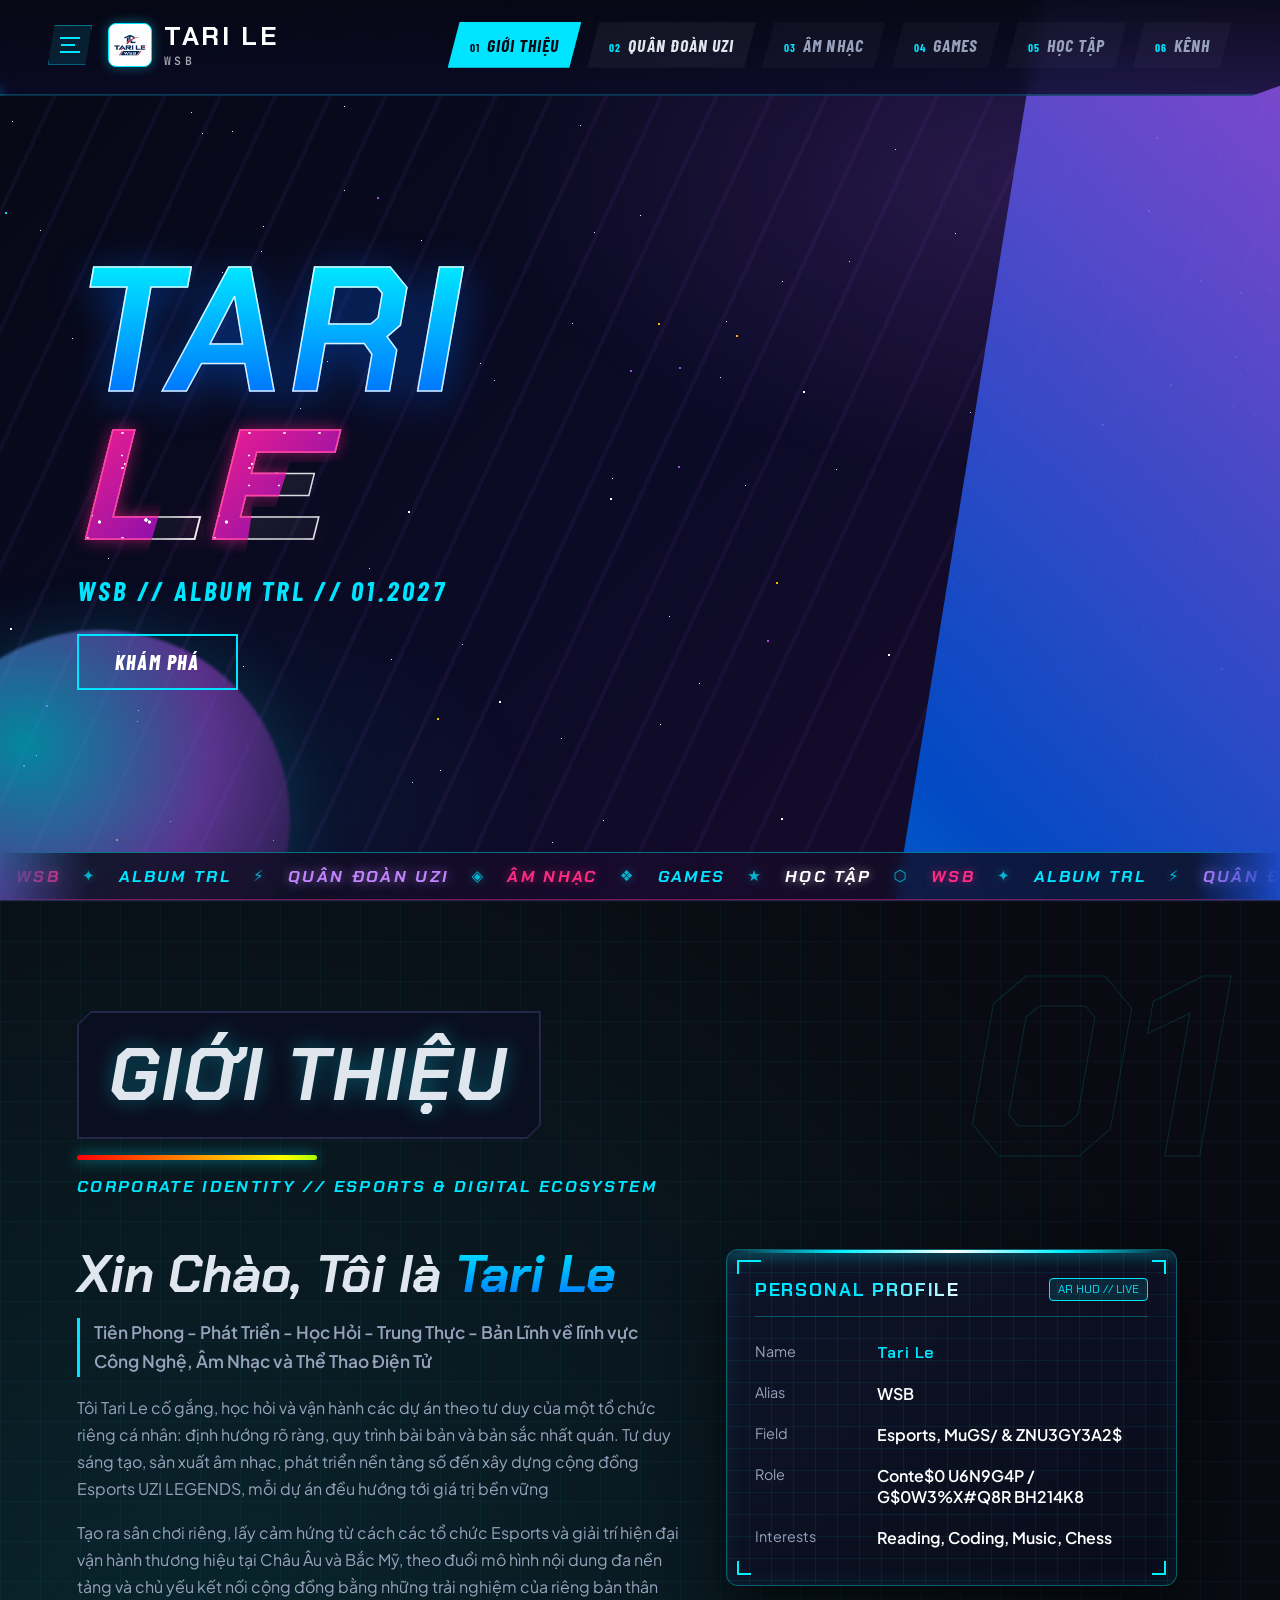
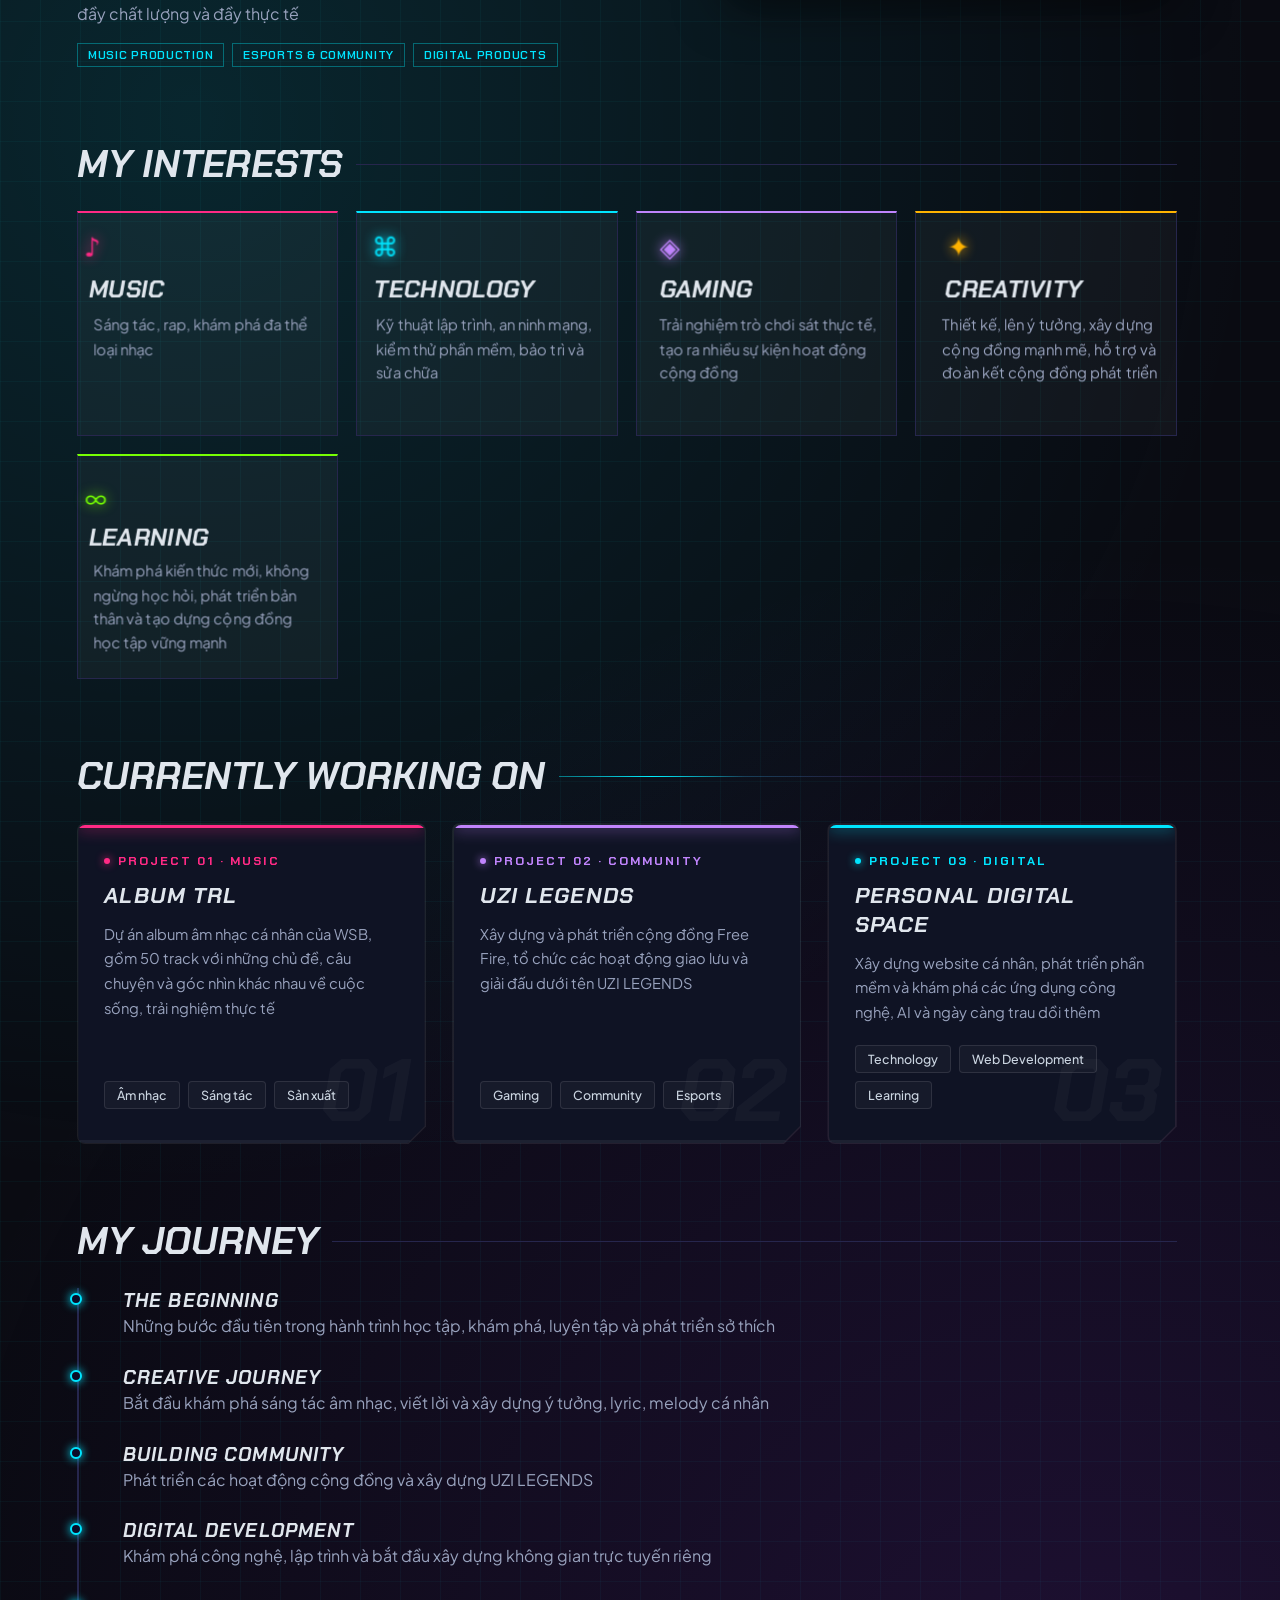
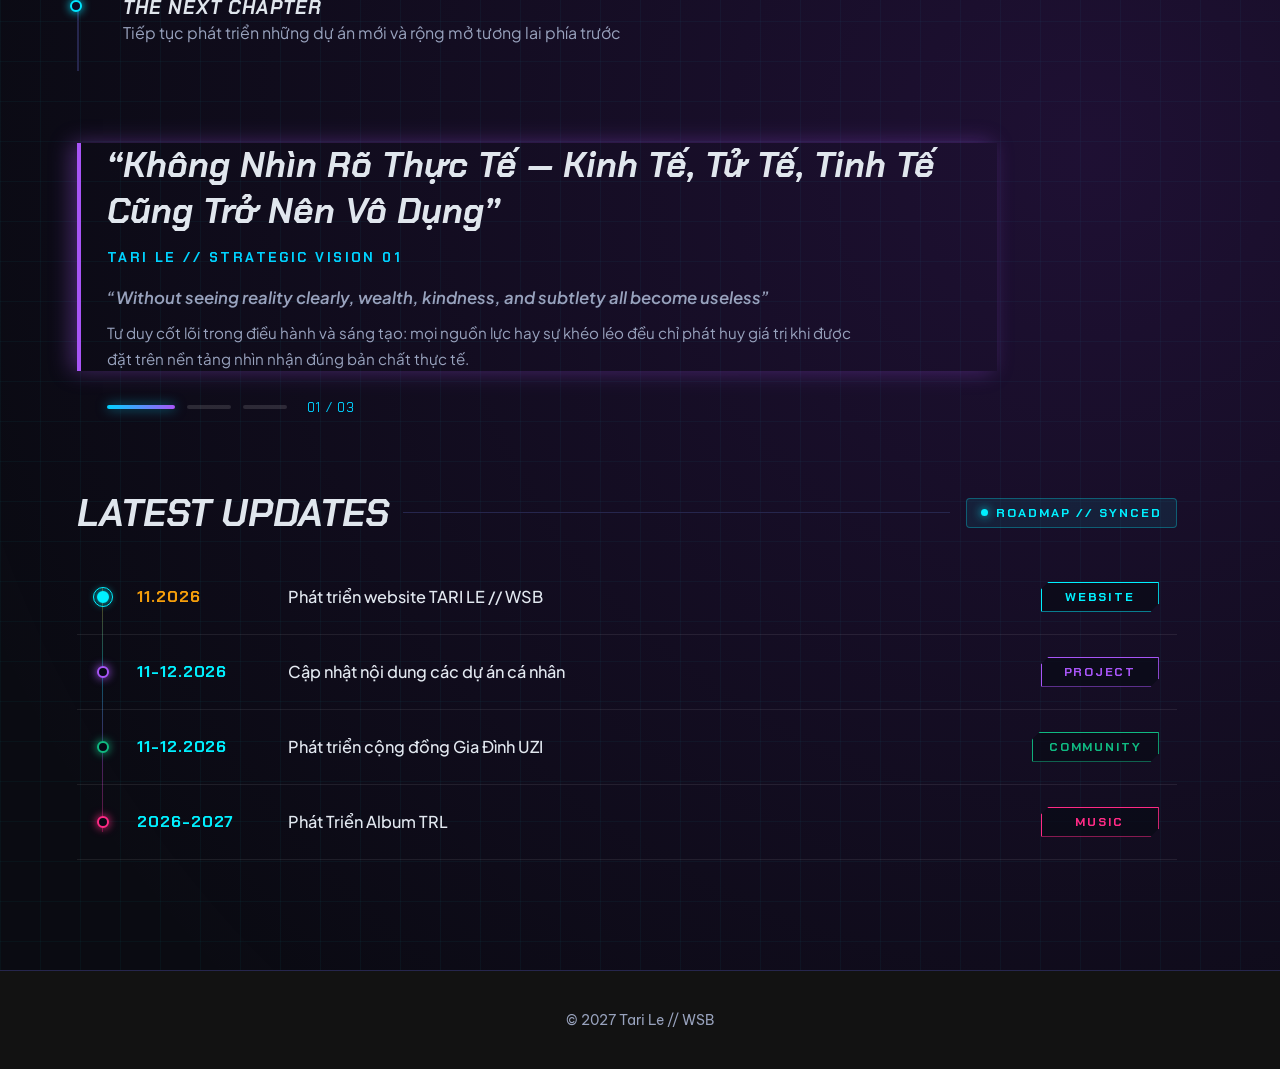
==== commit b63ab803: "Add files via upload" ====
--- a/index.html
+++ b/index.html
@@ -11,25 +11,11 @@
 <link rel="stylesheet" href="style.css">
 </head>
 <body id="top">
+<script src="navbar.js"></script>
 
 <div class="stars" id="st1" aria-hidden="true"></div>
 <div class="stars s2" id="st2" aria-hidden="true"></div>
 
-<header id="hd">
-  <a class="logo" href="#top" aria-label="TARI LE – WSB">
-    <img class="logo-img" src="logo-tari%20le.jpg" alt="" width="44" height="44" decoding="async" onerror="this.style.display='none'">
-    <span class="lt"><b id="brandTitle" data-text="TARI LE">TARI LE</b><small id="brandSub" data-text="WSB">WSB</small></span>
-  </a>
-  <button class="burger" id="bg" type="button" aria-label="Mở menu" aria-expanded="false"><span></span><span></span><span></span></button>
-  <nav id="nav" aria-label="Menu chính">
-    <a class="on" href="#gioi-thieu" style="--i:0"><i>01</i><span>Giới Thiệu</span></a>
-    <a href="quan-doan-uzi.html" style="--i:1"><i>02</i><span>Quân Đoàn UZI</span></a>
-    <a class="off" aria-disabled="true" tabindex="-1" title="Sắp ra mắt" style="--i:2"><i>03</i><span>Âm Nhạc</span></a>
-    <a class="off" aria-disabled="true" tabindex="-1" title="Sắp ra mắt" style="--i:3"><i>04</i><span>Games</span></a>
-    <a class="off" aria-disabled="true" tabindex="-1" title="Sắp ra mắt" style="--i:4"><i>05</i><span>Học Tập</span></a>
-    <a class="off" aria-disabled="true" tabindex="-1" title="Sắp ra mắt" style="--i:5"><i>06</i><span>Kênh</span></a>
-  </nav>
-</header>
 
 <main>
 <section class="hero">
--- a/style.css
+++ b/style.css
@@ -349,3 +349,7 @@
   .up-badge{grid-column:2/3;grid-row:1/3}
 }
 @media (prefers-reduced-motion:reduce){.up-ld,.up-dot.up-on::after{animation:none}.up-row,.up-row::after{transition:none}}
+
+/* nowrap-menu */
+nav a{white-space:nowrap}
+@media (max-width:1250px) and (min-width:981px){nav a{padding:12px 14px;font-size:1rem}}
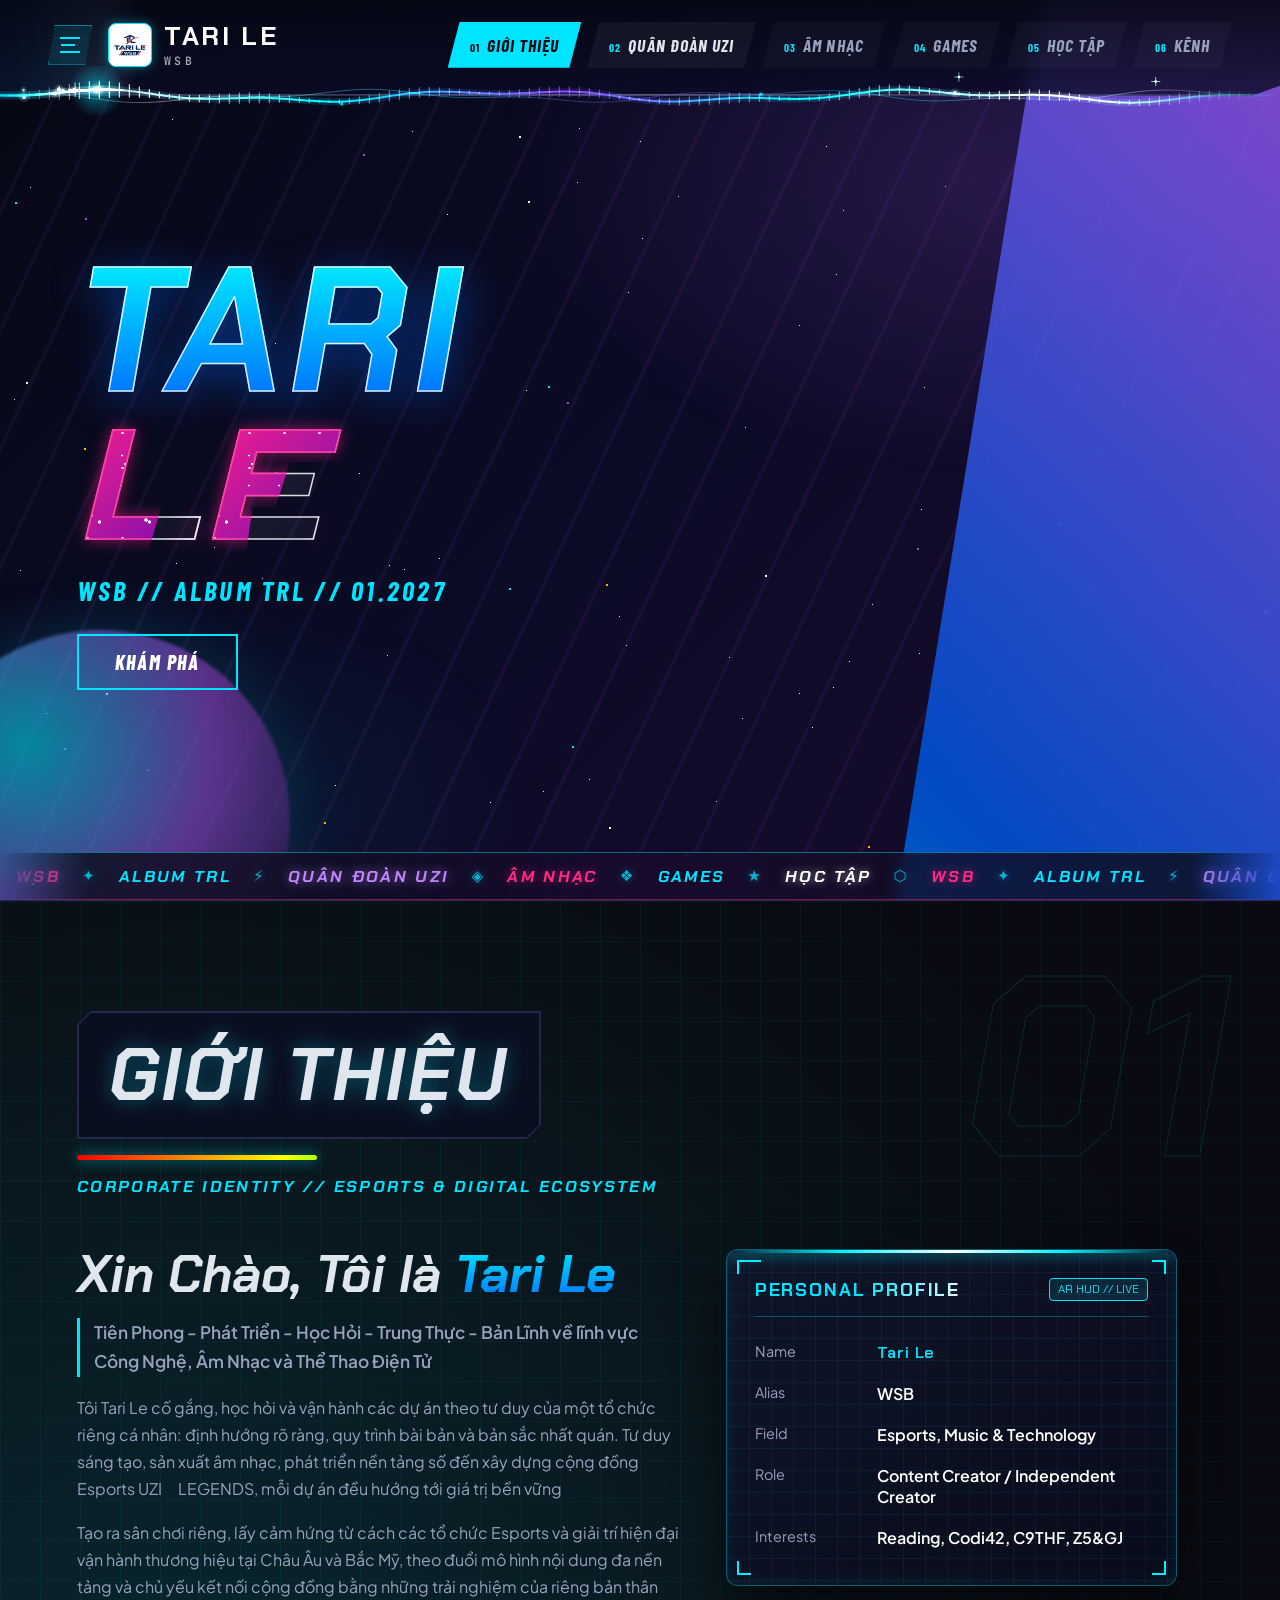
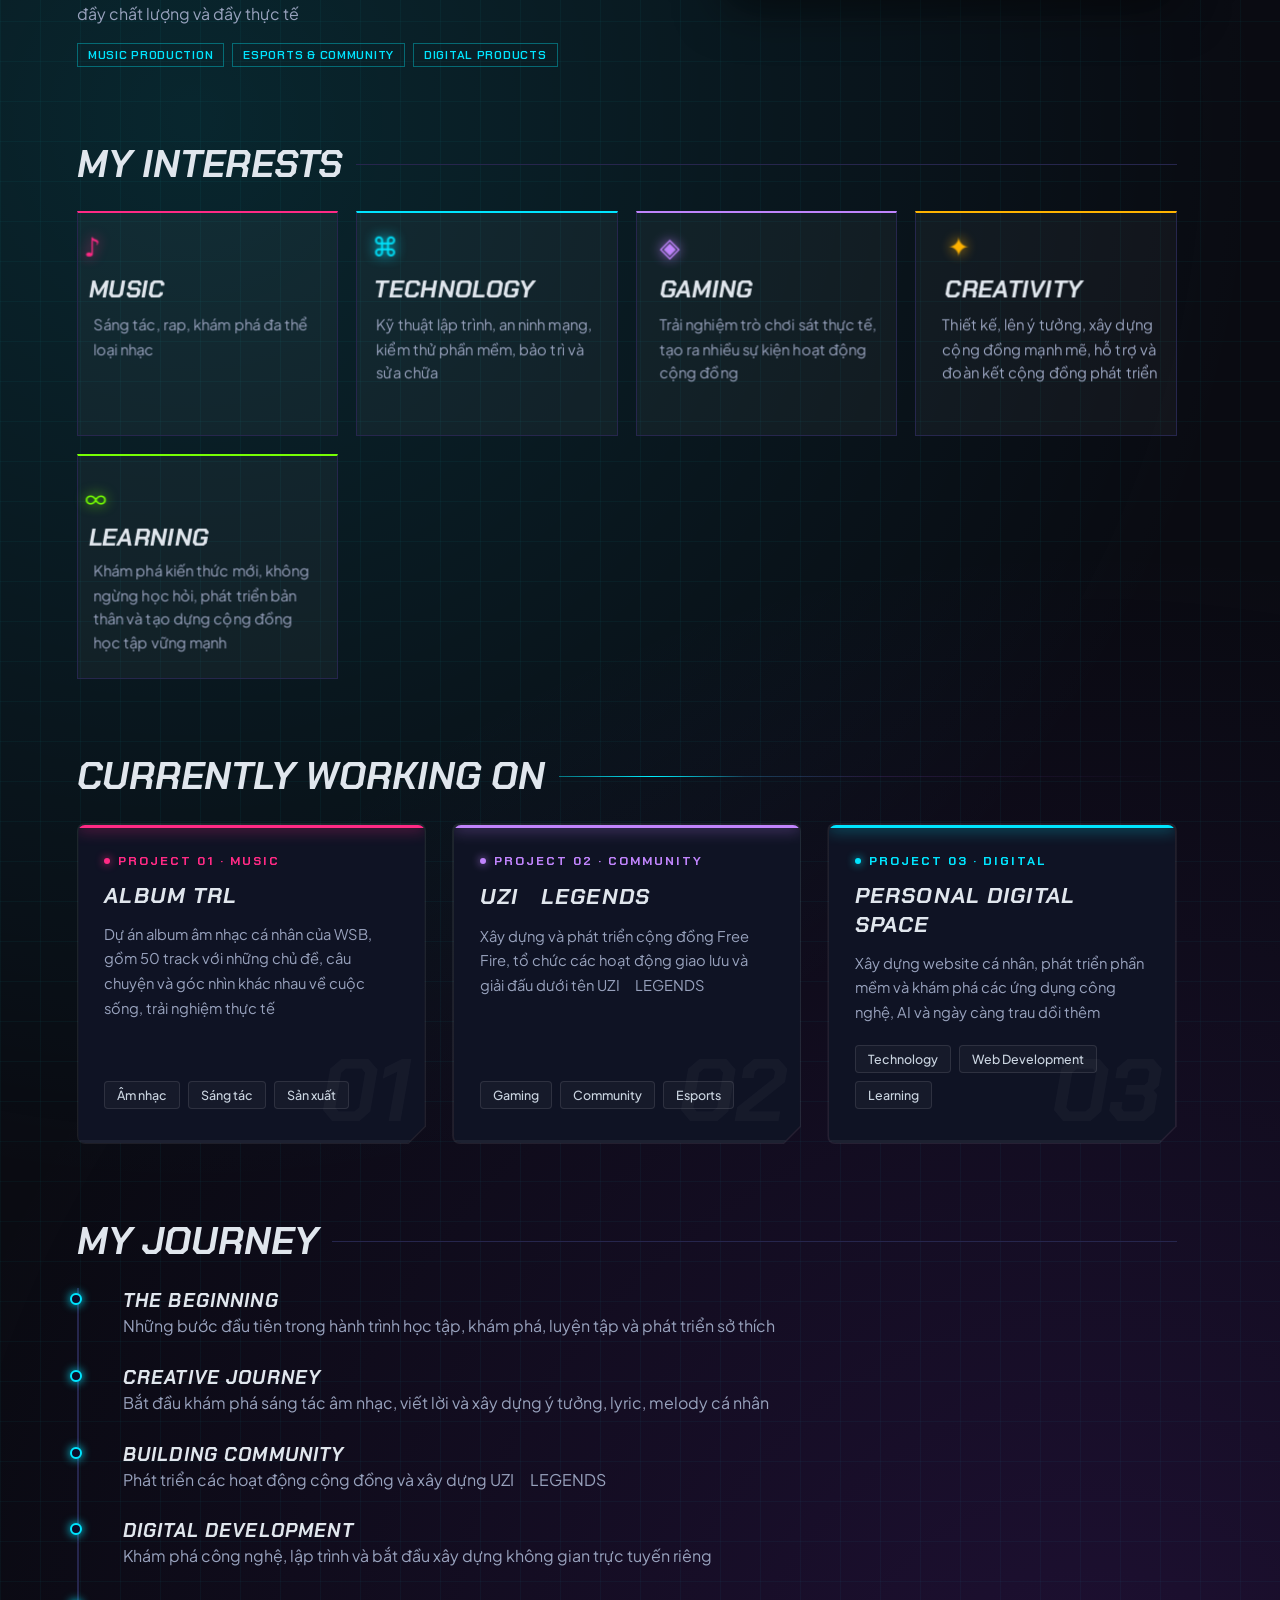
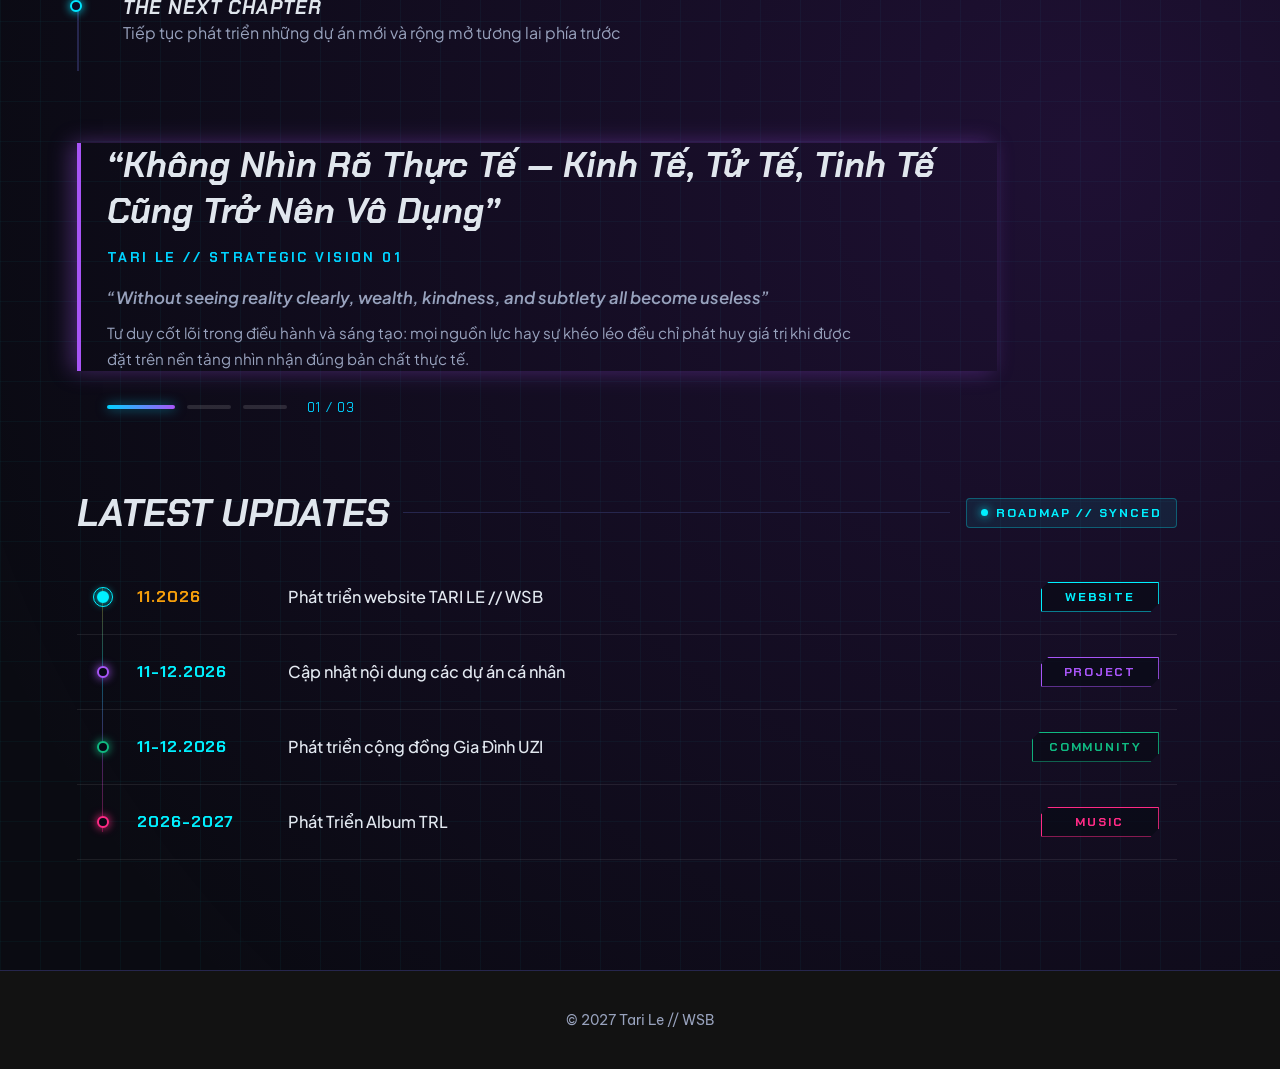
==== commit 80535882: "Add files via upload" ====
--- a/index.html
+++ b/index.html
@@ -41,7 +41,7 @@
     <div>
       <h3 class="hi">Xin Chào, Tôi là <em>Tari Le</em></h3>
       <p class="lead"> Tiên Phong - Phát Triển - Học Hỏi - Trung Thực - Bản Lĩnh về lĩnh vực Công Nghệ, Âm Nhạc và Thể Thao Điện Tử</p>
-      <p>Tôi Tari Le cố gắng, học hỏi và vận hành các dự án theo tư duy của một tổ chức riêng cá nhân: định hướng rõ ràng, quy trình bài bản và bản sắc nhất quán. Tư duy sáng tạo, sản xuất âm nhạc, phát triển nền tảng số đến xây dựng cộng đồng Esports UZI LEGENDS, mỗi dự án đều hướng tới giá trị bền vững</p>
+      <p>Tôi Tari Le cố gắng, học hỏi và vận hành các dự án theo tư duy của một tổ chức riêng cá nhân: định hướng rõ ràng, quy trình bài bản và bản sắc nhất quán. Tư duy sáng tạo, sản xuất âm nhạc, phát triển nền tảng số đến xây dựng cộng đồng Esports UZI　LEGENDS, mỗi dự án đều hướng tới giá trị bền vững</p>
       <p>Tạo ra sân chơi riêng, lấy cảm hứng từ cách các tổ chức Esports và giải trí hiện đại vận hành thương hiệu tại Châu Âu và Bắc Mỹ, theo đuổi mô hình nội dung đa nền tảng và chủ yếu kết nối cộng đồng bằng những trải nghiệm của riêng bản thân đầy chất lượng và đầy thực tế </p>
       <div class="chips pill"><span>Music Production</span><span>Esports &amp; Community</span><span>Digital Products</span></div>
     </div>
@@ -73,7 +73,7 @@
   <h3 class="sub radar">Currently Working On</h3>
   <div class="pj-grid" id="pjGrid">
     <div class="pj" style="--a:#FF2A85;--as:rgba(255,42,133,.16)"><div class="pj-in"><i class="pj-top"></i><b class="pj-num" aria-hidden="true">01</b><div><div class="pj-meta"><i class="dot"></i><span class="dec">Project 01 · Music</span></div><h4>Album TRL</h4><p>Dự án album âm nhạc cá nhân của WSB, gồm 50 track với những chủ đề, câu chuyện và góc nhìn khác nhau về cuộc sống, trải nghiệm thực tế</p></div><div class="pj-tags"><span>Âm nhạc</span><span>Sáng tác</span><span>Sản xuất</span></div><i class="pj-bar"></i></div></div>
-    <div class="pj" style="--a:#C084FC;--as:rgba(192,132,252,.16)"><div class="pj-in"><i class="pj-top"></i><b class="pj-num" aria-hidden="true">02</b><div><div class="pj-meta"><i class="dot"></i><span class="dec">Project 02 · Community</span></div><h4>UZI LEGENDS</h4><p>Xây dựng và phát triển cộng đồng Free Fire, tổ chức các hoạt động giao lưu và giải đấu dưới tên UZI LEGENDS</p></div><div class="pj-tags"><span>Gaming</span><span>Community</span><span>Esports</span></div><i class="pj-bar"></i></div></div>
+    <div class="pj" style="--a:#C084FC;--as:rgba(192,132,252,.16)"><div class="pj-in"><i class="pj-top"></i><b class="pj-num" aria-hidden="true">02</b><div><div class="pj-meta"><i class="dot"></i><span class="dec">Project 02 · Community</span></div><h4>UZI　LEGENDS</h4><p>Xây dựng và phát triển cộng đồng Free Fire, tổ chức các hoạt động giao lưu và giải đấu dưới tên UZI　LEGENDS</p></div><div class="pj-tags"><span>Gaming</span><span>Community</span><span>Esports</span></div><i class="pj-bar"></i></div></div>
     <div class="pj" style="--a:#00E5FF;--as:rgba(0,229,255,.16)"><div class="pj-in"><i class="pj-top"></i><b class="pj-num" aria-hidden="true">03</b><div><div class="pj-meta"><i class="dot"></i><span class="dec">Project 03 · Digital</span></div><h4>Personal Digital Space</h4><p>Xây dựng website cá nhân, phát triển phần mềm và khám phá các ứng dụng công nghệ, AI và ngày càng trau dồi thêm</p></div><div class="pj-tags"><span>Technology</span><span>Web Development</span><span>Learning</span></div><i class="pj-bar"></i></div></div>
   </div>
 
@@ -81,7 +81,7 @@
   <ol class="tl">
     <li><b>The Beginning</b><span>Những bước đầu tiên trong hành trình học tập, khám phá, luyện tập và phát triển sở thích</span></li>
     <li><b>Creative Journey</b><span>Bắt đầu khám phá sáng tác âm nhạc, viết lời và xây dựng ý tưởng, lyric, melody cá nhân</span></li>
-    <li><b>Building Community</b><span>Phát triển các hoạt động cộng đồng và xây dựng UZI LEGENDS</span></li>
+    <li><b>Building Community</b><span>Phát triển các hoạt động cộng đồng và xây dựng UZI　LEGENDS</span></li>
     <li><b>Digital Development</b><span>Khám phá công nghệ, lập trình và bắt đầu xây dựng không gian trực tuyến riêng</span></li>
     <li><b>The Next Chapter</b><span>Tiếp tục phát triển những dự án mới và rộng mở tương lai phía trước</span></li>
   </ol>
